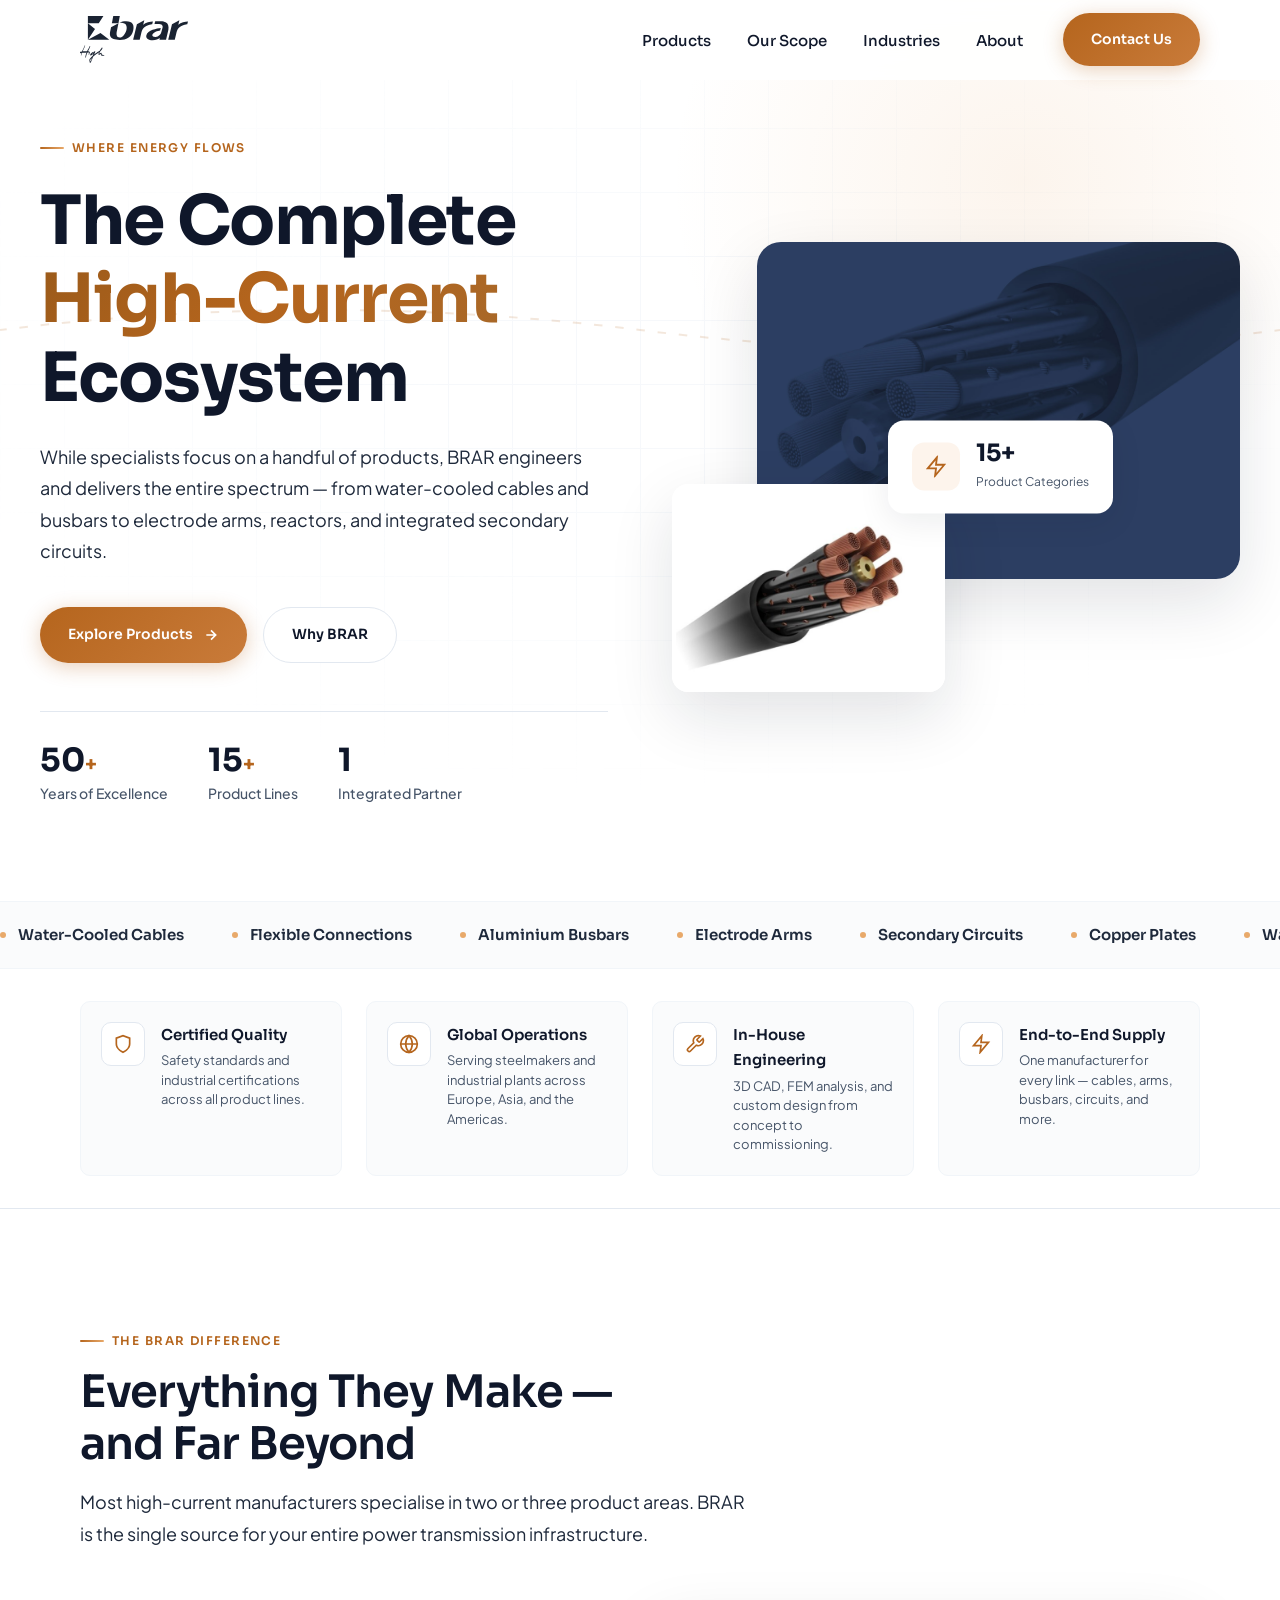
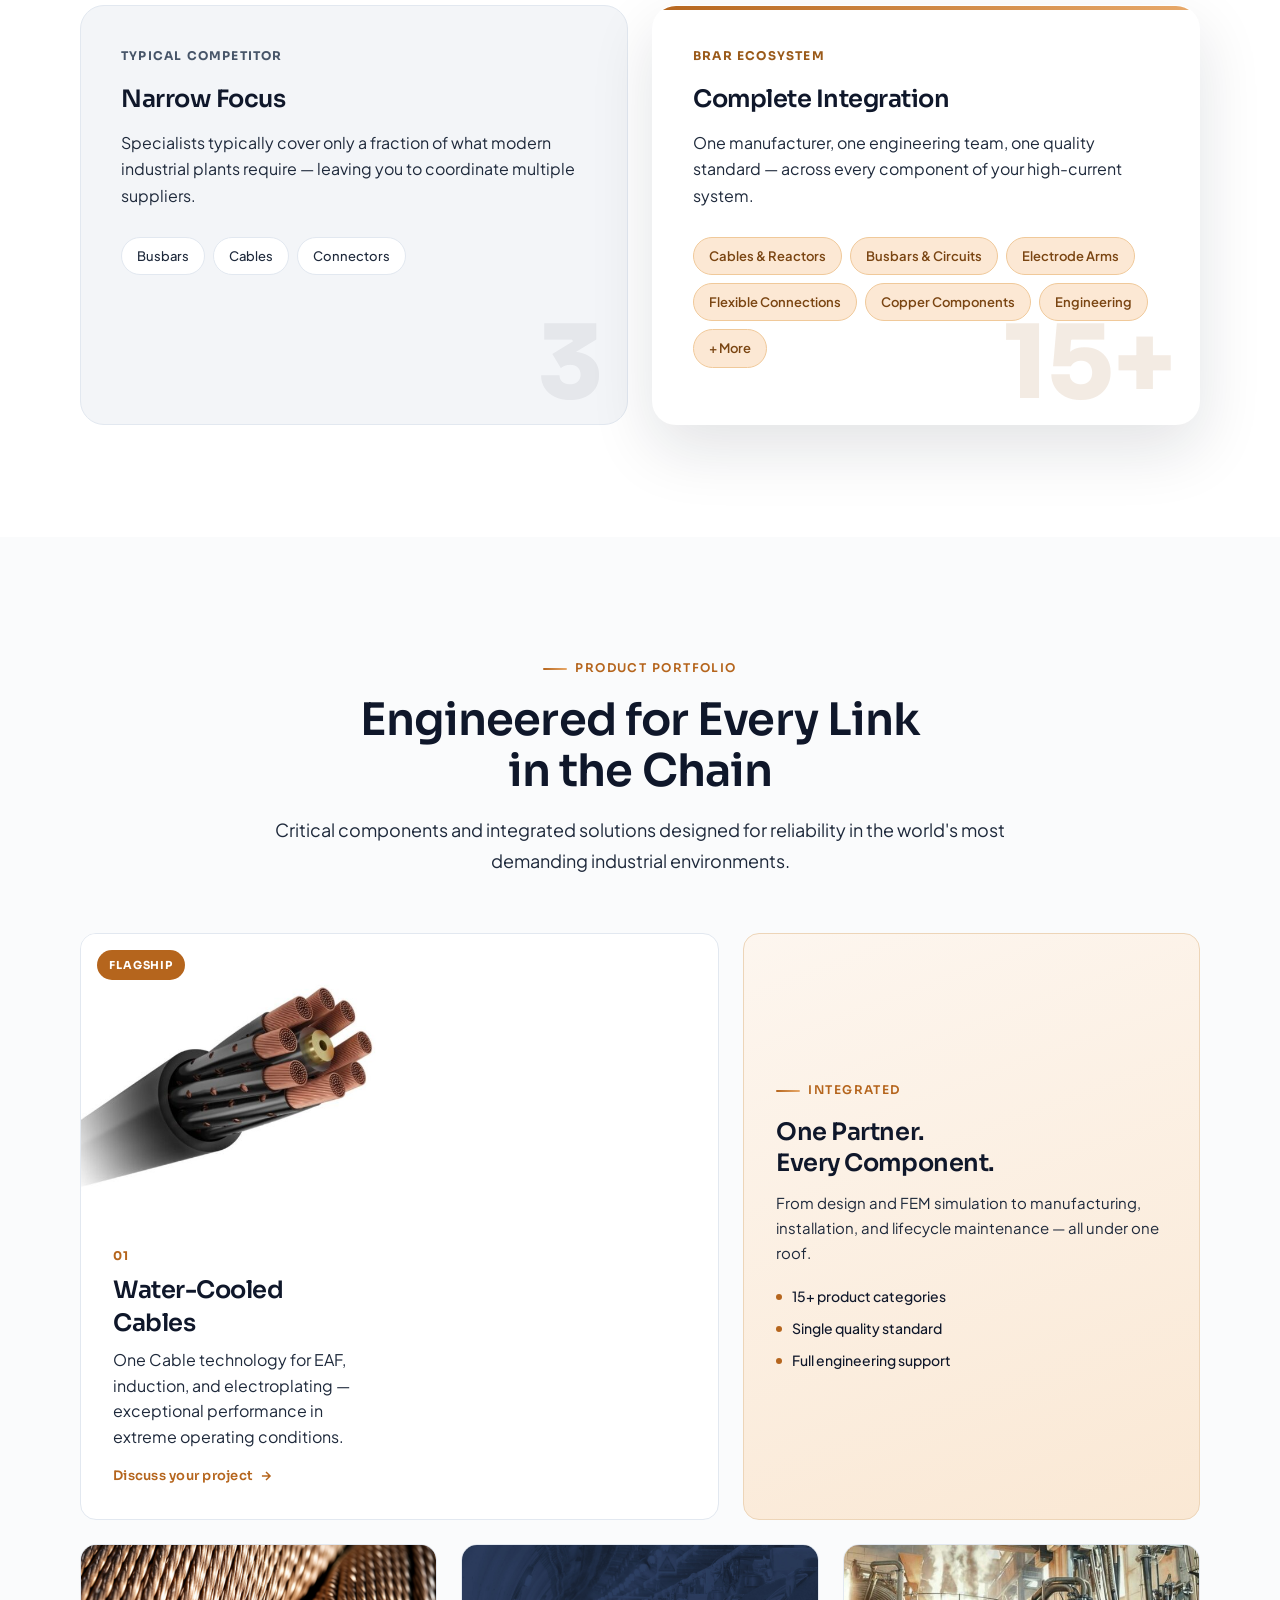
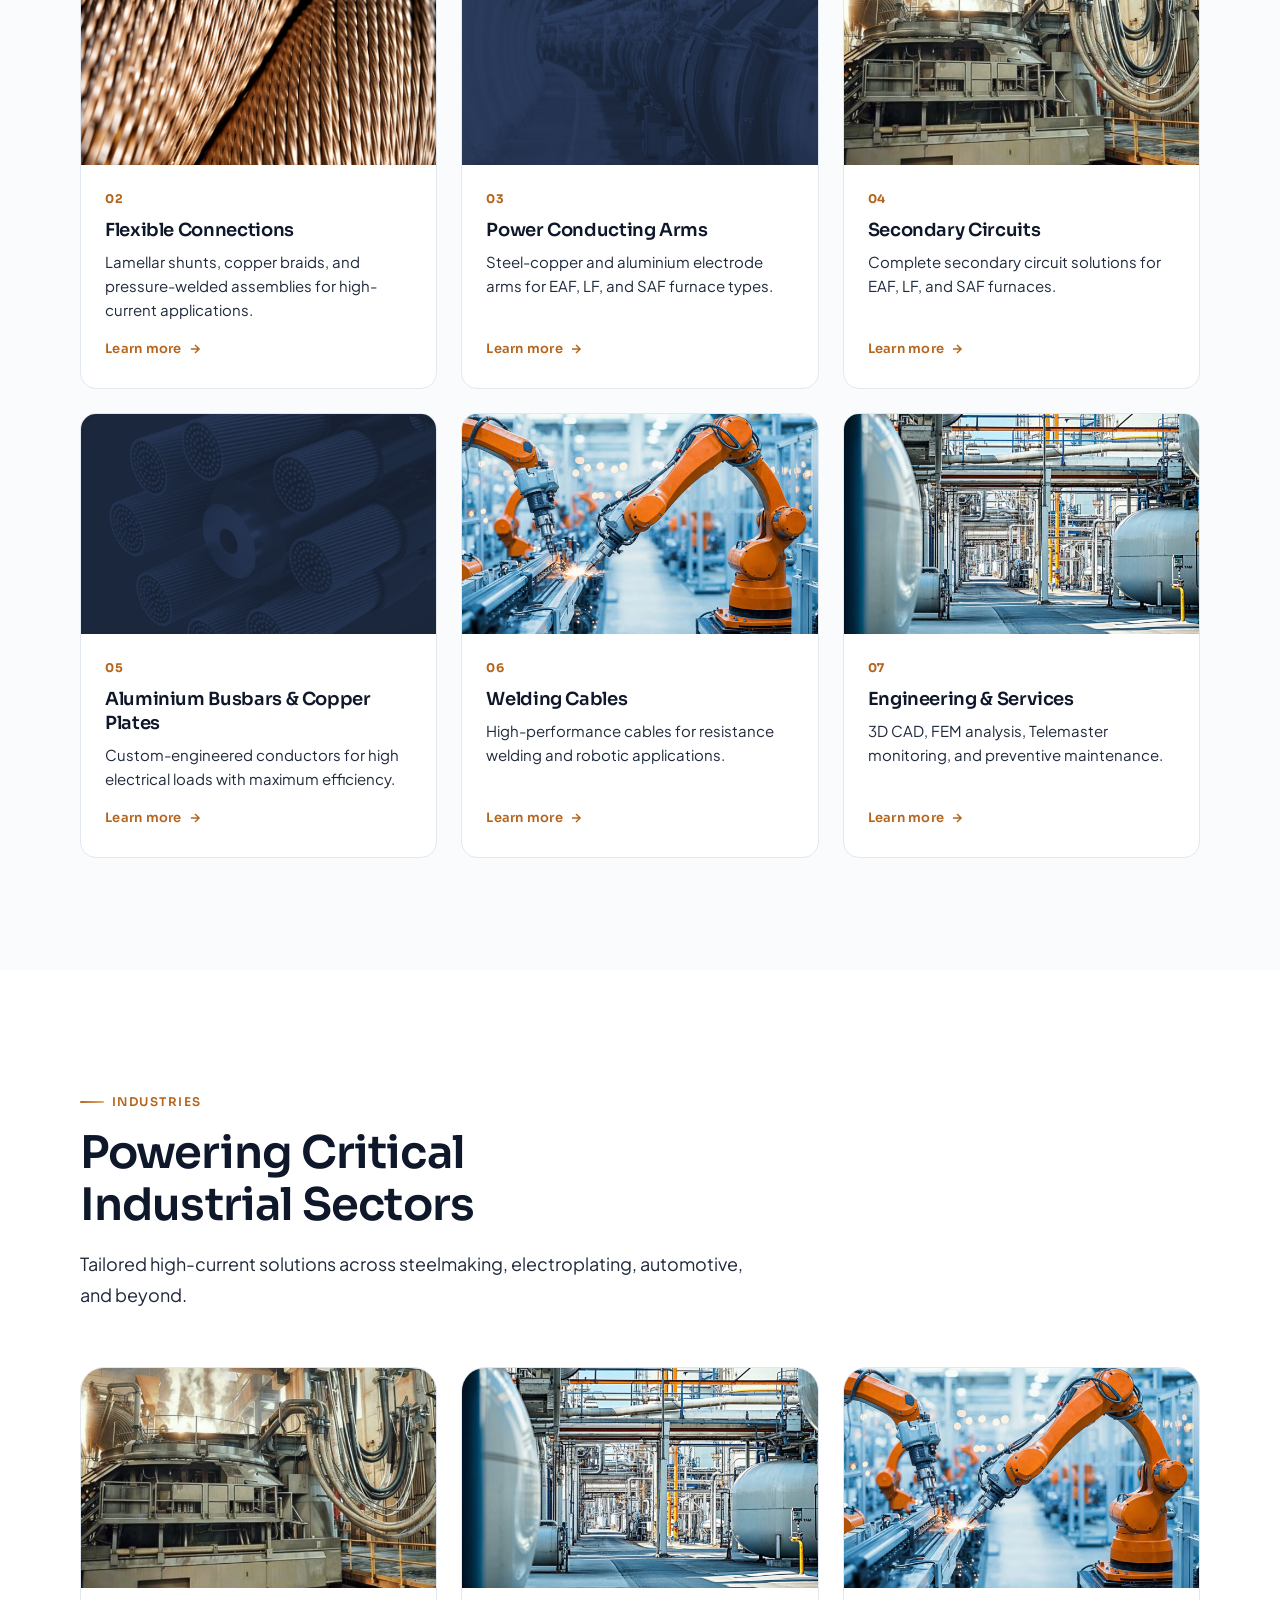
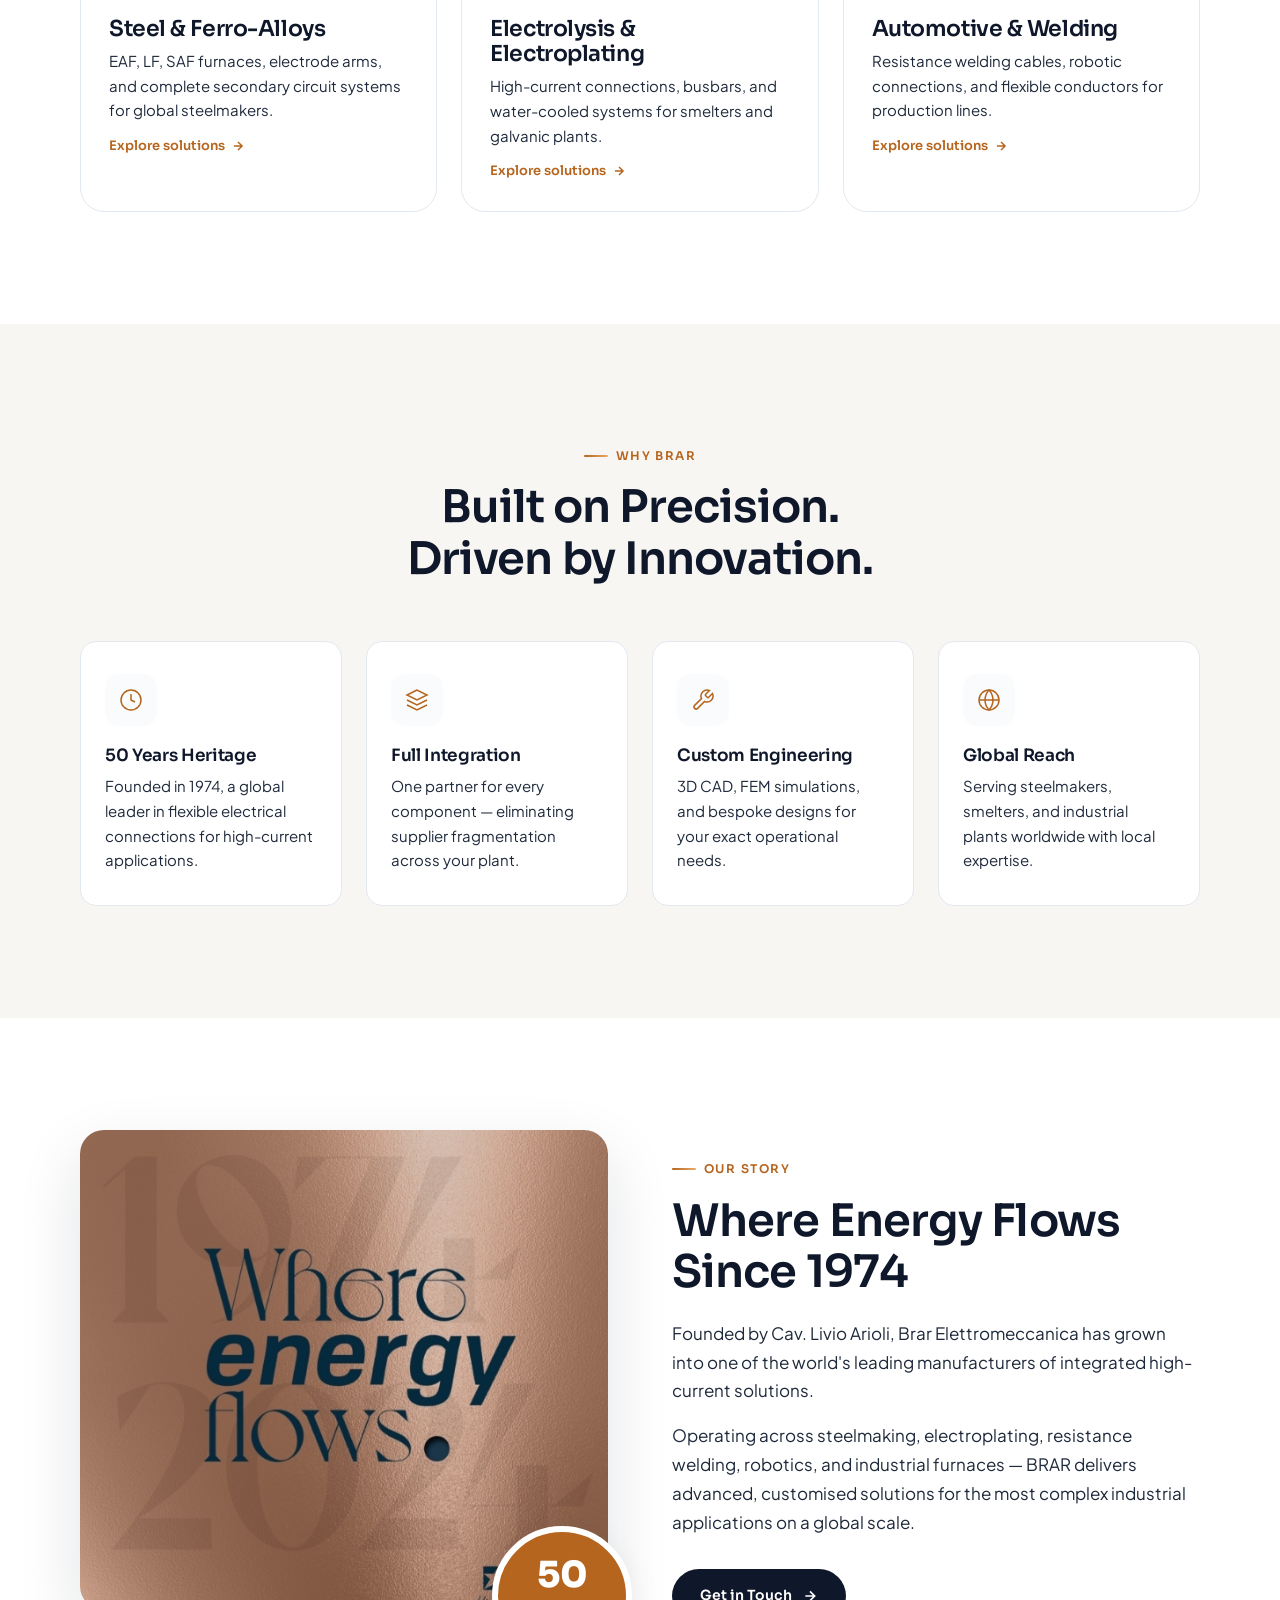
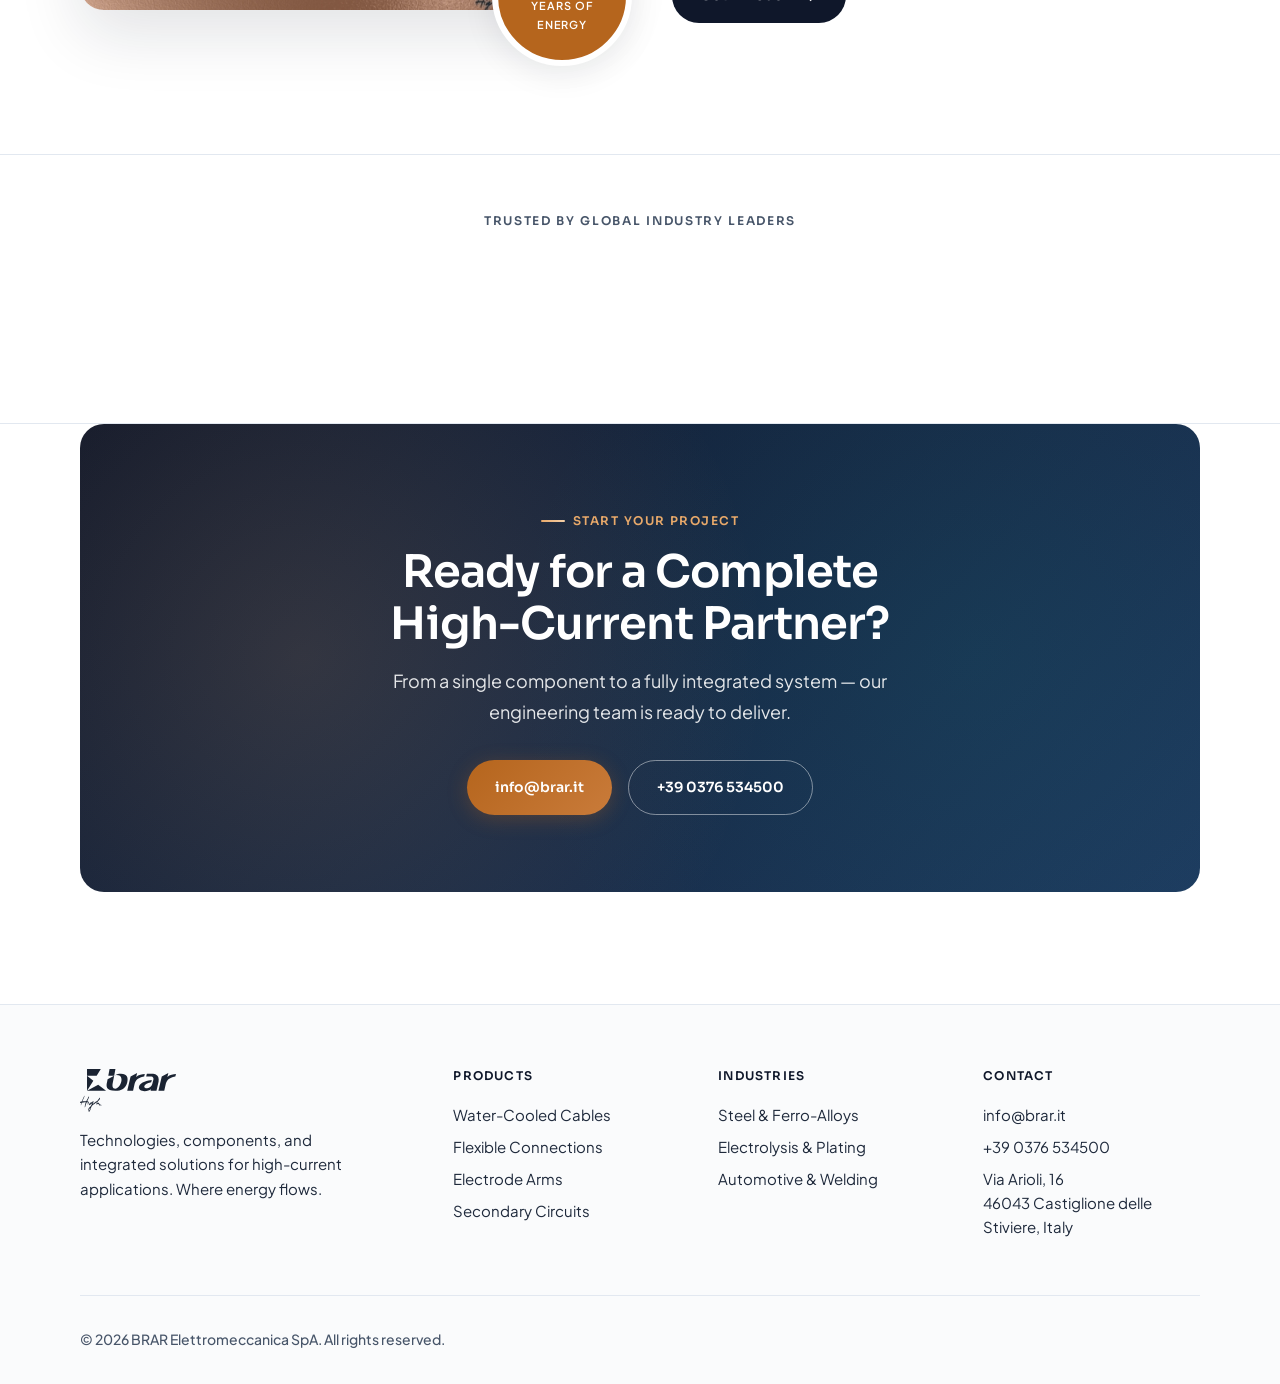
==== index.html @ 529a870b "Add BRAR high-current solutions demo website. Static client demo showcasing BRAR's full product ecos" ====
<!DOCTYPE html>
<html lang="en">
<head>
  <meta charset="UTF-8">
  <meta name="viewport" content="width=device-width, initial-scale=1.0">
  <title>BRAR | Where Energy Flows — Integrated High-Current Solutions</title>
  <meta name="description" content="BRAR Elettromeccanica — The complete high-current ecosystem. One manufacturer for busbars, cables, electrode arms, reactors, flexible connections and more.">
  <meta property="og:title" content="BRAR | Where Energy Flows — Integrated High-Current Solutions">
  <meta property="og:description" content="One manufacturer for every high-current solution — busbars, cables, electrode arms, reactors, and integrated secondary circuits.">
  <meta property="og:type" content="website">
  <meta property="og:image" content="assets/images/where-energy-flows.jpg">
  <meta name="twitter:card" content="summary_large_image">
  <script>document.documentElement.classList.add('js');</script>
  <link rel="preconnect" href="https://fonts.googleapis.com">
  <link rel="preconnect" href="https://fonts.gstatic.com" crossorigin>
  <link href="https://fonts.googleapis.com/css2?family=Plus+Jakarta+Sans:wght@400;500;600;700&family=Sora:wght@400;500;600;700;800&display=swap" rel="stylesheet">
  <link rel="stylesheet" href="css/style.css">
  <link rel="icon" href="assets/logo-dark.svg" type="image/svg+xml">
  <script type="application/ld+json">
  {
    "@context": "https://schema.org",
    "@type": "Organization",
    "name": "BRAR Elettromeccanica SpA",
    "url": "https://www.brar.it",
    "logo": "assets/logo-dark.svg",
    "description": "Integrated high-current solutions for steelmaking, electroplating, and industrial applications.",
    "email": "info@brar.it",
    "telephone": "+39-0376-534500",
    "address": {
      "@type": "PostalAddress",
      "streetAddress": "Via Arioli, 16",
      "addressLocality": "Castiglione delle Stiviere",
      "postalCode": "46043",
      "addressCountry": "IT"
    }
  }
  </script>
</head>
<body>

  <a href="#main" class="skip-link">Skip to main content</a>

  <!-- Header -->
  <header class="site-header" id="header">
    <div class="wrap site-header__inner">
      <a href="#hero" class="site-header__logo" aria-label="BRAR Home">
        <img src="assets/logo-dark.svg" alt="BRAR Elettromeccanica" width="108" height="47">
      </a>
      <nav class="site-header__nav" id="mainNav" aria-label="Main navigation">
        <ul class="site-header__links">
          <li><a href="#products">Products</a></li>
          <li><a href="#scope">Our Scope</a></li>
          <li><a href="#industries">Industries</a></li>
          <li><a href="#about">About</a></li>
        </ul>
        <a href="#contact" class="btn btn--copper">Contact Us</a>
        <button class="menu-btn" id="menuBtn" aria-label="Open menu" aria-expanded="false" aria-controls="navDrawer">
          <span></span><span></span><span></span>
        </button>
      </nav>
    </div>
  </header>

  <div class="nav-overlay" id="navOverlay" aria-hidden="true"></div>
  <nav class="nav-drawer" id="navDrawer" aria-label="Mobile navigation">
    <a href="#products">Products</a>
    <a href="#scope">Our Scope</a>
    <a href="#industries">Industries</a>
    <a href="#about">About</a>
    <a href="#contact" class="btn btn--copper">Contact Us</a>
  </nav>

  <main id="main">

  <!-- Hero -->
  <section class="hero" id="hero">
    <div class="hero__grid-bg" aria-hidden="true"></div>
    <div class="hero__glow" aria-hidden="true"></div>
    <svg class="hero__flow-line" viewBox="0 0 1200 120" preserveAspectRatio="none" aria-hidden="true">
      <path d="M0,60 Q300,20 600,60 T1200,60" fill="none" stroke="#b5651d" stroke-width="2" stroke-dasharray="8 12">
        <animate attributeName="stroke-dashoffset" from="0" to="-40" dur="2s" repeatCount="indefinite"/>
      </path>
    </svg>

    <div class="wrap hero__inner">
      <div class="hero__text reveal">
        <span class="label">Where Energy Flows</span>
        <h1 class="hero__title">
          The Complete<br>
          <span class="highlight">High-Current</span><br>
          Ecosystem
        </h1>
        <p class="hero__desc">While specialists focus on a handful of products, BRAR engineers and delivers the entire spectrum — from water-cooled cables and busbars to electrode arms, reactors, and integrated secondary circuits.</p>
        <div class="hero__actions">
          <a href="#products" class="btn btn--copper">
            Explore Products
            <svg width="16" height="16" viewBox="0 0 24 24" fill="none" stroke="currentColor" stroke-width="2.5" aria-hidden="true"><path d="M5 12h14M12 5l7 7-7 7"/></svg>
          </a>
          <a href="#scope" class="btn btn--ghost">Why BRAR</a>
        </div>
        <div class="hero__metrics">
          <div>
            <div class="metric__val" data-count="50"><span class="metric__count">0</span><span class="metric__suffix">+</span></div>
            <div class="metric__lbl">Years of Excellence</div>
          </div>
          <div>
            <div class="metric__val" data-count="15"><span class="metric__count">0</span><span class="metric__suffix">+</span></div>
            <div class="metric__lbl">Product Lines</div>
          </div>
          <div>
            <div class="metric__val">1</div>
            <div class="metric__lbl">Integrated Partner</div>
          </div>
        </div>
      </div>

      <div class="hero__visual reveal reveal-delay-2">
        <div class="hero__img-main">
          <img src="assets/images/hero-01.jpg" alt="BRAR high-current industrial systems" width="800" height="600" fetchpriority="high">
        </div>
        <div class="hero__img-float">
          <img src="assets/images/one-cable.jpg" alt="BRAR One Cable technology" width="400" height="300" loading="lazy">
        </div>
        <div class="hero__badge">
          <div class="hero__badge-icon">
            <svg width="22" height="22" viewBox="0 0 24 24" fill="none" stroke="currentColor" stroke-width="2"><path d="M13 2L3 14h9l-1 8 10-12h-9l1-8z"/></svg>
          </div>
          <div>
            <strong>15+</strong>
            <span>Product Categories</span>
          </div>
        </div>
      </div>
    </div>
  </section>

  <!-- Product marquee -->
  <div class="marquee-section" role="region" aria-label="Product categories">
    <div class="marquee">
      <div class="marquee__track">
        <span class="marquee__item"><span class="marquee__dot"></span>Water-Cooled Cables</span>
        <span class="marquee__item"><span class="marquee__dot"></span>Flexible Connections</span>
        <span class="marquee__item"><span class="marquee__dot"></span>Aluminium Busbars</span>
        <span class="marquee__item"><span class="marquee__dot"></span>Electrode Arms</span>
        <span class="marquee__item"><span class="marquee__dot"></span>Secondary Circuits</span>
        <span class="marquee__item"><span class="marquee__dot"></span>Copper Plates</span>
        <span class="marquee__item"><span class="marquee__dot"></span>Water-Cooled Reactors</span>
        <span class="marquee__item"><span class="marquee__dot"></span>Welding Cables</span>
        <span class="marquee__item"><span class="marquee__dot"></span>SAF Furnace Cables</span>
        <span class="marquee__item"><span class="marquee__dot"></span>Engineering &amp; Services</span>
      </div>
      <div class="marquee__track" aria-hidden="true">
        <span class="marquee__item"><span class="marquee__dot"></span>Water-Cooled Cables</span>
        <span class="marquee__item"><span class="marquee__dot"></span>Flexible Connections</span>
        <span class="marquee__item"><span class="marquee__dot"></span>Aluminium Busbars</span>
        <span class="marquee__item"><span class="marquee__dot"></span>Electrode Arms</span>
        <span class="marquee__item"><span class="marquee__dot"></span>Secondary Circuits</span>
        <span class="marquee__item"><span class="marquee__dot"></span>Copper Plates</span>
        <span class="marquee__item"><span class="marquee__dot"></span>Water-Cooled Reactors</span>
        <span class="marquee__item"><span class="marquee__dot"></span>Welding Cables</span>
        <span class="marquee__item"><span class="marquee__dot"></span>SAF Furnace Cables</span>
        <span class="marquee__item"><span class="marquee__dot"></span>Engineering &amp; Services</span>
      </div>
    </div>
  </div>

  <!-- Trust Strip -->
  <section class="trust-strip" aria-label="Key capabilities">
    <div class="wrap">
      <div class="trust-strip__grid">
        <div class="trust-item reveal">
          <div class="trust-item__icon">
            <svg width="20" height="20" viewBox="0 0 24 24" fill="none" stroke="currentColor" stroke-width="2"><path d="M12 22s8-4 8-10V5l-8-3-8 3v7c0 6 8 10 8 10z"/></svg>
          </div>
          <div>
            <strong>Certified Quality</strong>
            <p>Safety standards and industrial certifications across all product lines.</p>
          </div>
        </div>
        <div class="trust-item reveal reveal-delay-1">
          <div class="trust-item__icon">
            <svg width="20" height="20" viewBox="0 0 24 24" fill="none" stroke="currentColor" stroke-width="2"><circle cx="12" cy="12" r="10"/><path d="M2 12h20M12 2a15.3 15.3 0 014 10 15.3 15.3 0 01-4 10 15.3 15.3 0 01-4-10 15.3 15.3 0 014-10z"/></svg>
          </div>
          <div>
            <strong>Global Operations</strong>
            <p>Serving steelmakers and industrial plants across Europe, Asia, and the Americas.</p>
          </div>
        </div>
        <div class="trust-item reveal reveal-delay-2">
          <div class="trust-item__icon">
            <svg width="20" height="20" viewBox="0 0 24 24" fill="none" stroke="currentColor" stroke-width="2"><path d="M14.7 6.3a1 1 0 000 1.4l1.6 1.6a1 1 0 001.4 0l3.77-3.77a6 6 0 01-7.94 7.94l-6.91 6.91a2.12 2.12 0 01-3-3l6.91-6.91a6 6 0 017.94-7.94l-3.76 3.76z"/></svg>
          </div>
          <div>
            <strong>In-House Engineering</strong>
            <p>3D CAD, FEM analysis, and custom design from concept to commissioning.</p>
          </div>
        </div>
        <div class="trust-item reveal reveal-delay-3">
          <div class="trust-item__icon">
            <svg width="20" height="20" viewBox="0 0 24 24" fill="none" stroke="currentColor" stroke-width="2"><path d="M13 2L3 14h9l-1 8 10-12h-9l1-8z"/></svg>
          </div>
          <div>
            <strong>End-to-End Supply</strong>
            <p>One manufacturer for every link — cables, arms, busbars, circuits, and more.</p>
          </div>
        </div>
      </div>
    </div>
  </section>

  <!-- Scope Comparison -->
  <section class="section" id="scope">
    <div class="wrap">
      <div class="section-head reveal">
        <span class="label">The BRAR Difference</span>
        <h2>Everything They Make —<br>and Far Beyond</h2>
        <p class="lead">Most high-current manufacturers specialise in two or three product areas. BRAR is the single source for your entire power transmission infrastructure.</p>
      </div>

      <div class="scope">
        <article class="scope-card scope-card--dim reveal reveal-delay-1">
          <div class="scope-card__tag">Typical Competitor</div>
          <h3>Narrow Focus</h3>
          <p>Specialists typically cover only a fraction of what modern industrial plants require — leaving you to coordinate multiple suppliers.</p>
          <div class="scope-pills">
            <span class="scope-pill">Busbars</span>
            <span class="scope-pill">Cables</span>
            <span class="scope-pill">Connectors</span>
          </div>
          <div class="scope-card__count">3</div>
        </article>

        <article class="scope-card scope-card--featured reveal reveal-delay-2">
          <div class="scope-card__tag">BRAR Ecosystem</div>
          <h3>Complete Integration</h3>
          <p>One manufacturer, one engineering team, one quality standard — across every component of your high-current system.</p>
          <div class="scope-pills">
            <span class="scope-pill">Cables &amp; Reactors</span>
            <span class="scope-pill">Busbars &amp; Circuits</span>
            <span class="scope-pill">Electrode Arms</span>
            <span class="scope-pill">Flexible Connections</span>
            <span class="scope-pill">Copper Components</span>
            <span class="scope-pill">Engineering</span>
            <span class="scope-pill">+ More</span>
          </div>
          <div class="scope-card__count">15+</div>
        </article>
      </div>
    </div>
  </section>

  <!-- Product Portfolio -->
  <section class="section section--bg" id="products">
    <div class="wrap">
      <div class="section-head section-head--center section-head--wide reveal">
        <span class="label">Product Portfolio</span>
        <h2>Engineered for Every Link<br>in the Chain</h2>
        <p class="lead">Critical components and integrated solutions designed for reliability in the world's most demanding industrial environments.</p>
      </div>

      <div class="products">
        <!-- Featured row: hero product + value prop -->
        <div class="products__featured">
          <article class="product-card product-card--hero reveal">
            <div class="product-card__media">
              <img src="assets/images/one-cable.jpg" alt="Water-cooled cables" width="600" height="400" loading="lazy">
              <span class="product-card__badge">Flagship</span>
            </div>
            <div class="product-card__body">
              <span class="product-card__num">01</span>
              <h3>Water-Cooled Cables</h3>
              <p>One Cable technology for EAF, induction, and electroplating — exceptional performance in extreme operating conditions.</p>
              <a href="#contact" class="product-card__link">Discuss your project <svg width="14" height="14" viewBox="0 0 24 24" fill="none" stroke="currentColor" stroke-width="2.5" aria-hidden="true"><path d="M5 12h14M12 5l7 7-7 7"/></svg></a>
            </div>
          </article>

          <article class="product-card product-card--value reveal reveal-delay-1">
            <div class="product-card__value-inner">
              <span class="label">Integrated</span>
              <h3>One Partner.<br>Every Component.</h3>
              <p>From design and FEM simulation to manufacturing, installation, and lifecycle maintenance — all under one roof.</p>
              <ul class="product-card__list">
                <li>15+ product categories</li>
                <li>Single quality standard</li>
                <li>Full engineering support</li>
              </ul>
            </div>
          </article>
        </div>

        <!-- Uniform 3-column grid -->
        <div class="products__grid">
          <article class="product-card reveal">
            <div class="product-card__media">
              <img src="assets/images/copper-bg.jpg" alt="Flexible connections" width="600" height="400" loading="lazy">
            </div>
            <div class="product-card__body">
              <span class="product-card__num">02</span>
              <h3>Flexible Connections</h3>
              <p>Lamellar shunts, copper braids, and pressure-welded assemblies for high-current applications.</p>
              <a href="#contact" class="product-card__link">Learn more <svg width="14" height="14" viewBox="0 0 24 24" fill="none" stroke="currentColor" stroke-width="2.5" aria-hidden="true"><path d="M5 12h14M12 5l7 7-7 7"/></svg></a>
            </div>
          </article>

          <article class="product-card reveal reveal-delay-1">
            <div class="product-card__media">
              <img src="assets/images/hero-02.jpg" alt="Power conducting arms" width="600" height="400" loading="lazy">
            </div>
            <div class="product-card__body">
              <span class="product-card__num">03</span>
              <h3>Power Conducting Arms</h3>
              <p>Steel-copper and aluminium electrode arms for EAF, LF, and SAF furnace types.</p>
              <a href="#contact" class="product-card__link">Learn more <svg width="14" height="14" viewBox="0 0 24 24" fill="none" stroke="currentColor" stroke-width="2.5" aria-hidden="true"><path d="M5 12h14M12 5l7 7-7 7"/></svg></a>
            </div>
          </article>

          <article class="product-card reveal reveal-delay-2">
            <div class="product-card__media">
              <img src="assets/images/steel.jpg" alt="Secondary circuits" width="600" height="400" loading="lazy">
            </div>
            <div class="product-card__body">
              <span class="product-card__num">04</span>
              <h3>Secondary Circuits</h3>
              <p>Complete secondary circuit solutions for EAF, LF, and SAF furnaces.</p>
              <a href="#contact" class="product-card__link">Learn more <svg width="14" height="14" viewBox="0 0 24 24" fill="none" stroke="currentColor" stroke-width="2.5" aria-hidden="true"><path d="M5 12h14M12 5l7 7-7 7"/></svg></a>
            </div>
          </article>

          <article class="product-card reveal">
            <div class="product-card__media">
              <img src="assets/images/industrial.jpg" alt="Aluminium busbars" width="600" height="400" loading="lazy">
            </div>
            <div class="product-card__body">
              <span class="product-card__num">05</span>
              <h3>Aluminium Busbars &amp; Copper Plates</h3>
              <p>Custom-engineered conductors for high electrical loads with maximum efficiency.</p>
              <a href="#contact" class="product-card__link">Learn more <svg width="14" height="14" viewBox="0 0 24 24" fill="none" stroke="currentColor" stroke-width="2.5" aria-hidden="true"><path d="M5 12h14M12 5l7 7-7 7"/></svg></a>
            </div>
          </article>

          <article class="product-card reveal reveal-delay-1">
            <div class="product-card__media">
              <img src="assets/images/welding.jpg" alt="Welding cables" width="600" height="400" loading="lazy">
            </div>
            <div class="product-card__body">
              <span class="product-card__num">06</span>
              <h3>Welding Cables</h3>
              <p>High-performance cables for resistance welding and robotic applications.</p>
              <a href="#contact" class="product-card__link">Learn more <svg width="14" height="14" viewBox="0 0 24 24" fill="none" stroke="currentColor" stroke-width="2.5" aria-hidden="true"><path d="M5 12h14M12 5l7 7-7 7"/></svg></a>
            </div>
          </article>

          <article class="product-card reveal reveal-delay-2">
            <div class="product-card__media">
              <img src="assets/images/electrolysis.jpg" alt="Engineering services" width="600" height="400" loading="lazy">
            </div>
            <div class="product-card__body">
              <span class="product-card__num">07</span>
              <h3>Engineering &amp; Services</h3>
              <p>3D CAD, FEM analysis, Telemaster monitoring, and preventive maintenance.</p>
              <a href="#contact" class="product-card__link">Learn more <svg width="14" height="14" viewBox="0 0 24 24" fill="none" stroke="currentColor" stroke-width="2.5" aria-hidden="true"><path d="M5 12h14M12 5l7 7-7 7"/></svg></a>
            </div>
          </article>
        </div>
      </div>
    </div>
  </section>

  <!-- Industries -->
  <section class="section" id="industries">
    <div class="wrap">
      <div class="section-head reveal">
        <span class="label">Industries</span>
        <h2>Powering Critical<br>Industrial Sectors</h2>
        <p class="lead">Tailored high-current solutions across steelmaking, electroplating, automotive, and beyond.</p>
      </div>

      <div class="industries">
        <article class="ind-card reveal reveal-delay-1">
          <div class="ind-card__img"><img src="assets/images/steel.jpg" alt="Steel and ferro-alloys" width="600" height="400" loading="lazy"></div>
          <div class="ind-card__body">
            <h3>Steel &amp; Ferro-Alloys</h3>
            <p>EAF, LF, SAF furnaces, electrode arms, and complete secondary circuit systems for global steelmakers.</p>
            <a href="#contact" class="ind-card__link">Explore solutions <svg width="14" height="14" viewBox="0 0 24 24" fill="none" stroke="currentColor" stroke-width="2.5" aria-hidden="true"><path d="M5 12h14M12 5l7 7-7 7"/></svg></a>
          </div>
        </article>

        <article class="ind-card reveal reveal-delay-2">
          <div class="ind-card__img"><img src="assets/images/electrolysis.jpg" alt="Electrolysis and electroplating" width="600" height="400" loading="lazy"></div>
          <div class="ind-card__body">
            <h3>Electrolysis &amp; Electroplating</h3>
            <p>High-current connections, busbars, and water-cooled systems for smelters and galvanic plants.</p>
            <a href="#contact" class="ind-card__link">Explore solutions <svg width="14" height="14" viewBox="0 0 24 24" fill="none" stroke="currentColor" stroke-width="2.5" aria-hidden="true"><path d="M5 12h14M12 5l7 7-7 7"/></svg></a>
          </div>
        </article>

        <article class="ind-card reveal reveal-delay-3">
          <div class="ind-card__img"><img src="assets/images/welding.jpg" alt="Automotive and welding" width="600" height="400" loading="lazy"></div>
          <div class="ind-card__body">
            <h3>Automotive &amp; Welding</h3>
            <p>Resistance welding cables, robotic connections, and flexible conductors for production lines.</p>
            <a href="#contact" class="ind-card__link">Explore solutions <svg width="14" height="14" viewBox="0 0 24 24" fill="none" stroke="currentColor" stroke-width="2.5" aria-hidden="true"><path d="M5 12h14M12 5l7 7-7 7"/></svg></a>
          </div>
        </article>
      </div>
    </div>
  </section>

  <!-- Pillars -->
  <section class="section section--warm">
    <div class="wrap">
      <div class="section-head section-head--center reveal">
        <span class="label">Why BRAR</span>
        <h2>Built on Precision.<br>Driven by Innovation.</h2>
      </div>

      <div class="pillars">
        <div class="pillar reveal reveal-delay-1">
          <div class="pillar__icon">
            <svg width="24" height="24" viewBox="0 0 24 24" fill="none" stroke="currentColor" stroke-width="1.5"><circle cx="12" cy="12" r="10"/><path d="M12 6v6l4 2"/></svg>
          </div>
          <h3>50 Years Heritage</h3>
          <p>Founded in 1974, a global leader in flexible electrical connections for high-current applications.</p>
        </div>
        <div class="pillar reveal reveal-delay-2">
          <div class="pillar__icon">
            <svg width="24" height="24" viewBox="0 0 24 24" fill="none" stroke="currentColor" stroke-width="1.5"><path d="M12 2L2 7l10 5 10-5-10-5zM2 17l10 5 10-5M2 12l10 5 10-5"/></svg>
          </div>
          <h3>Full Integration</h3>
          <p>One partner for every component — eliminating supplier fragmentation across your plant.</p>
        </div>
        <div class="pillar reveal reveal-delay-3">
          <div class="pillar__icon">
            <svg width="24" height="24" viewBox="0 0 24 24" fill="none" stroke="currentColor" stroke-width="1.5"><path d="M14.7 6.3a1 1 0 000 1.4l1.6 1.6a1 1 0 001.4 0l3.77-3.77a6 6 0 01-7.94 7.94l-6.91 6.91a2.12 2.12 0 01-3-3l6.91-6.91a6 6 0 017.94-7.94l-3.76 3.76z"/></svg>
          </div>
          <h3>Custom Engineering</h3>
          <p>3D CAD, FEM simulations, and bespoke designs for your exact operational needs.</p>
        </div>
        <div class="pillar reveal reveal-delay-4">
          <div class="pillar__icon">
            <svg width="24" height="24" viewBox="0 0 24 24" fill="none" stroke="currentColor" stroke-width="1.5"><circle cx="12" cy="12" r="10"/><path d="M2 12h20M12 2a15.3 15.3 0 014 10 15.3 15.3 0 01-4 10 15.3 15.3 0 01-4-10 15.3 15.3 0 014-10z"/></svg>
          </div>
          <h3>Global Reach</h3>
          <p>Serving steelmakers, smelters, and industrial plants worldwide with local expertise.</p>
        </div>
      </div>
    </div>
  </section>

  <!-- About -->
  <section class="section" id="about">
    <div class="wrap">
      <div class="story">
        <div class="story__media reveal">
          <div class="story__img">
            <img src="assets/images/where-energy-flows.jpg" alt="BRAR integrated solutions" width="800" height="600" loading="lazy">
          </div>
          <div class="story__stamp">
            <strong>50</strong>
            <span>Years of<br>Energy</span>
          </div>
        </div>
        <div class="story__content reveal reveal-delay-2">
          <span class="label">Our Story</span>
          <h2>Where Energy Flows Since 1974</h2>
          <p>Founded by Cav. Livio Arioli, Brar Elettromeccanica has grown into one of the world's leading manufacturers of integrated high-current solutions.</p>
          <p>Operating across steelmaking, electroplating, resistance welding, robotics, and industrial furnaces — BRAR delivers advanced, customised solutions for the most complex industrial applications on a global scale.</p>
          <a href="#contact" class="btn btn--dark">
            Get in Touch
            <svg width="16" height="16" viewBox="0 0 24 24" fill="none" stroke="currentColor" stroke-width="2.5"><path d="M5 12h14M12 5l7 7-7 7"/></svg>
          </a>
        </div>
      </div>
    </div>
  </section>

  <!-- Partners -->
  <section class="partners">
    <div class="wrap">
      <p class="partners__label">Trusted by Global Industry Leaders</p>
      <div class="partners__row">
        <img src="assets/images/partners/tenova.png" alt="Tenova" class="partners__logo" width="100" height="36" loading="lazy">
        <img src="assets/images/partners/danieli.png" alt="Danieli" class="partners__logo" width="100" height="36" loading="lazy">
        <img src="assets/images/partners/thyssenkrupp.png" alt="thyssenkrupp" class="partners__logo" width="100" height="36" loading="lazy">
        <img src="assets/images/partners/sms-group.png" alt="SMS group" class="partners__logo" width="100" height="36" loading="lazy">
        <img src="assets/images/partners/metso.png" alt="Metso" class="partners__logo" width="100" height="36" loading="lazy">
        <img src="assets/images/partners/sumitomo.png" alt="Sumitomo" class="partners__logo" width="100" height="36" loading="lazy">
        <img src="assets/images/partners/jindal.png" alt="Jindal" class="partners__logo" width="100" height="36" loading="lazy">
        <img src="assets/images/partners/mittal.png" alt="AM/NS India" class="partners__logo" width="100" height="36" loading="lazy">
      </div>
    </div>
  </section>

  <!-- CTA -->
  <section class="cta-section" id="contact">
    <div class="wrap">
      <div class="cta-block">
        <div class="cta-block__pattern" aria-hidden="true"></div>
        <div class="cta-block__inner reveal">
          <span class="label label--on-dark">Start Your Project</span>
          <h2>Ready for a Complete<br>High-Current Partner?</h2>
          <p>From a single component to a fully integrated system — our engineering team is ready to deliver.</p>
          <div class="cta-block__actions">
            <a href="mailto:info@brar.it" class="btn btn--copper">info@brar.it</a>
            <a href="tel:+390376534500" class="btn btn--light-outline">+39 0376 534500</a>
          </div>
        </div>
      </div>
    </div>
  </section>

  </main>

  <!-- Footer -->
  <footer class="site-footer">
    <div class="wrap">
      <div class="footer-grid">
        <div class="footer-brand">
          <img src="assets/logo-dark.svg" alt="BRAR" width="96">
          <p>Technologies, components, and integrated solutions for high-current applications. Where energy flows.</p>
        </div>
        <div class="footer-col">
          <h4>Products</h4>
          <ul>
            <li><a href="#products">Water-Cooled Cables</a></li>
            <li><a href="#products">Flexible Connections</a></li>
            <li><a href="#products">Electrode Arms</a></li>
            <li><a href="#products">Secondary Circuits</a></li>
          </ul>
        </div>
        <div class="footer-col">
          <h4>Industries</h4>
          <ul>
            <li><a href="#industries">Steel &amp; Ferro-Alloys</a></li>
            <li><a href="#industries">Electrolysis &amp; Plating</a></li>
            <li><a href="#industries">Automotive &amp; Welding</a></li>
          </ul>
        </div>
        <div class="footer-col">
          <h4>Contact</h4>
          <ul>
            <li><a href="mailto:info@brar.it">info@brar.it</a></li>
            <li><a href="tel:+390376534500">+39 0376 534500</a></li>
            <li>Via Arioli, 16<br>46043 Castiglione delle Stiviere, Italy</li>
          </ul>
        </div>
      </div>
      <div class="footer-bottom">
        <span>&copy; 2026 BRAR Elettromeccanica SpA. All rights reserved.</span>
      </div>
    </div>
  </footer>

  <script src="js/main.js"></script>

  <button class="back-top" id="backTop" aria-label="Back to top">
    <svg width="18" height="18" viewBox="0 0 24 24" fill="none" stroke="currentColor" stroke-width="2.5"><path d="M18 15l-6-6-6 6"/></svg>
  </button>
</body>
</html>
---- css/style.css ----
/* ============================================================
   BRAR — Original Demo Design
   White theme · Industrial precision · Unique layout
   ============================================================ */

:root {
  --white: #ffffff;
  --bg: #fafbfc;
  --bg-soft: #f3f5f8;
  --bg-warm: #f8f6f3;
  --ink: #0f172a;
  --ink-soft: #1e293b;
  --ink-muted: #475569;
  --ink-light: #64748b;
  --line: #e2e8f0;
  --line-light: #f1f5f9;
  --copper: #b5651d;
  --copper-mid: #c97b3a;
  --copper-light: #e8a96a;
  --copper-pale: #fdf4ec;
  --steel: #1e3a5f;
  --steel-light: #2c5282;
  --accent: #0d9488;
  --shadow-sm: 0 2px 8px rgba(15, 23, 42, 0.04);
  --shadow: 0 8px 32px rgba(15, 23, 42, 0.08);
  --shadow-lg: 0 24px 64px rgba(15, 23, 42, 0.12);
  --radius: 16px;
  --radius-sm: 10px;
  --radius-lg: 24px;
  --ease: cubic-bezier(0.22, 1, 0.36, 1);
  --font-display: 'Sora', system-ui, sans-serif;
  --font-body: 'Plus Jakarta Sans', system-ui, sans-serif;
  --header-h: 80px;
  --max: 1200px;
  --max-wide: 1320px;
}

*, *::before, *::after { box-sizing: border-box; margin: 0; padding: 0; }

html {
  scroll-behavior: smooth;
  scroll-padding-top: var(--header-h);
  font-size: 16px;
}

/* Content visible by default; animations only when JS is active */
html.js .reveal {
  opacity: 0;
  transform: translateY(32px);
}

html.js .reveal.is-visible {
  opacity: 1;
  transform: translateY(0);
}

@media (prefers-reduced-motion: reduce) {
  html {
    scroll-behavior: auto;
  }

  html.js .reveal {
    opacity: 1;
    transform: none;
    transition: none;
  }

  .marquee {
    animation: none;
  }

  .hero__img-main,
  .hero__img-float,
  .hero__badge {
    animation: none !important;
  }

  .hero__flow-line animate {
    display: none;
  }

  *,
  *::before,
  *::after {
    animation-duration: 0.01ms !important;
    animation-iteration-count: 1 !important;
    transition-duration: 0.01ms !important;
  }
}

body {
  font-family: var(--font-body);
  font-size: 1.0625rem;
  line-height: 1.7;
  color: var(--ink-soft);
  background: var(--white);
  -webkit-font-smoothing: antialiased;
  overflow-x: hidden;
}

img { max-width: 100%; height: auto; display: block; }
a { color: inherit; text-decoration: none; }
ul { list-style: none; }

.wrap {
  width: 100%;
  max-width: var(--max);
  margin: 0 auto;
  padding: 0 clamp(1.25rem, 4vw, 2.5rem);
}

.wrap--wide {
  max-width: var(--max-wide);
}

/* ---- Typography ---- */
h1, h2, h3, h4 {
  font-family: var(--font-display);
  font-weight: 600;
  line-height: 1.15;
  color: var(--ink);
  letter-spacing: -0.02em;
}

h1 { font-size: clamp(2.5rem, 5.5vw, 4.25rem); font-weight: 700; }
h2 { font-size: clamp(2rem, 3.5vw, 3rem); }
h3 { font-size: clamp(1.125rem, 2vw, 1.375rem); }

.label {
  display: inline-flex;
  align-items: center;
  gap: 0.5rem;
  font-family: var(--font-display);
  font-size: 0.75rem;
  font-weight: 600;
  letter-spacing: 0.12em;
  text-transform: uppercase;
  color: var(--copper);
}

.label::before {
  content: '';
  width: 24px;
  height: 2px;
  background: linear-gradient(90deg, var(--copper), var(--copper-light));
  border-radius: 2px;
}

.lead {
  font-size: 1.125rem;
  line-height: 1.75;
  color: var(--ink-soft);
  max-width: 58ch;
}

.section-head--center .lead {
  margin-left: auto;
  margin-right: auto;
}

.label--on-dark {
  color: var(--copper-light);
}

.label--on-dark::before {
  background: linear-gradient(90deg, var(--copper-light), #f5d0a8);
}

/* ---- Buttons ---- */
.btn {
  display: inline-flex;
  align-items: center;
  gap: 0.625rem;
  font-family: var(--font-display);
  font-size: 0.875rem;
  font-weight: 600;
  padding: 0.9375rem 1.75rem;
  border-radius: 100px;
  border: none;
  cursor: pointer;
  transition: all 0.4s var(--ease);
}

.btn svg { transition: transform 0.4s var(--ease); }
.btn:hover svg { transform: translateX(4px); }

.btn--copper {
  background: linear-gradient(135deg, var(--copper) 0%, var(--copper-mid) 100%);
  color: var(--white);
  box-shadow: 0 4px 20px rgba(181, 101, 29, 0.3);
}

.btn--copper:hover {
  transform: translateY(-2px);
  box-shadow: 0 8px 28px rgba(181, 101, 29, 0.4);
}

.btn--ghost {
  background: var(--white);
  color: var(--ink);
  border: 1.5px solid var(--line);
}

.btn--ghost:hover {
  border-color: var(--copper-mid);
  color: var(--copper);
  transform: translateY(-2px);
  box-shadow: var(--shadow-sm);
}

.btn--dark {
  background: var(--ink);
  color: var(--white);
}

.btn--dark:hover {
  background: var(--steel);
  transform: translateY(-2px);
}

.btn--light-outline {
  background: transparent;
  color: var(--white);
  border: 1.5px solid rgba(255, 255, 255, 0.45);
}

.btn--light-outline:hover {
  background: var(--white);
  color: var(--ink);
  border-color: var(--white);
  transform: translateY(-2px);
}

/* ---- Header ---- */
.site-header {
  position: fixed;
  top: 0;
  left: 0;
  right: 0;
  z-index: 1000;
  height: var(--header-h);
  background: rgba(255, 255, 255, 0.9);
  backdrop-filter: blur(12px);
  border-bottom: 1px solid transparent;
  transition: all 0.5s var(--ease);
}

.site-header.is-scrolled {
  height: 68px;
  background: rgba(255, 255, 255, 0.92);
  backdrop-filter: blur(20px);
  border-bottom: 1px solid var(--line-light);
  box-shadow: var(--shadow-sm);
}

.site-header__inner {
  display: flex;
  align-items: center;
  justify-content: space-between;
  height: 100%;
}

.site-header__logo { width: 108px; }
.site-header__logo img { width: 100%; }

.site-header__nav {
  display: flex;
  align-items: center;
  gap: 2.5rem;
}

.site-header__links {
  display: flex;
  gap: 2.25rem;
}

.site-header__links a {
  font-family: var(--font-display);
  font-size: 0.9375rem;
  font-weight: 500;
  color: var(--ink);
  position: relative;
  padding: 0.25rem 0;
}

.site-header__links a::after {
  content: '';
  position: absolute;
  bottom: 0;
  left: 0;
  width: 0;
  height: 2px;
  background: var(--copper);
  border-radius: 2px;
  transition: width 0.4s var(--ease);
}

.site-header__links a:hover { color: var(--ink); }
.site-header__links a:hover::after { width: 100%; }

.menu-btn {
  display: none;
  flex-direction: column;
  justify-content: center;
  gap: 5px;
  background: none;
  border: none;
  cursor: pointer;
  padding: 8px;
  width: 44px;
  height: 44px;
  border-radius: var(--radius-sm);
}

.menu-btn span {
  display: block;
  width: 22px;
  height: 2px;
  background: var(--ink);
  border-radius: 2px;
  transition: transform 0.3s var(--ease), opacity 0.3s var(--ease);
  margin: 0 auto;
}

.menu-btn.is-active span:nth-child(1) {
  transform: translateY(7px) rotate(45deg);
}

.menu-btn.is-active span:nth-child(2) {
  opacity: 0;
}

.menu-btn.is-active span:nth-child(3) {
  transform: translateY(-7px) rotate(-45deg);
}

/* Mobile nav overlay */
.nav-overlay {
  display: none;
  position: fixed;
  inset: 0;
  top: var(--header-h);
  background: rgba(15, 23, 42, 0.4);
  z-index: 998;
  opacity: 0;
  transition: opacity 0.3s var(--ease);
}

.nav-overlay.is-visible {
  display: block;
  opacity: 1;
}

.nav-drawer {
  display: none;
  position: fixed;
  top: var(--header-h);
  left: 0;
  right: 0;
  background: var(--white);
  padding: 1.5rem;
  border-bottom: 1px solid var(--line);
  box-shadow: var(--shadow);
  z-index: 999;
  flex-direction: column;
  gap: 0.25rem;
}

.nav-drawer.is-open {
  display: flex;
}

.nav-drawer a {
  font-family: var(--font-display);
  font-size: 1.0625rem;
  font-weight: 500;
  color: var(--ink);
  padding: 0.875rem 0.5rem;
  border-bottom: 1px solid var(--line-light);
}

.nav-drawer a:last-of-type {
  border-bottom: none;
}

.nav-drawer .btn {
  margin-top: 1rem;
  justify-content: center;
  width: 100%;
}

body.nav-open {
  overflow: hidden;
}

/* Skip link */
.skip-link {
  position: absolute;
  top: -100%;
  left: 1rem;
  z-index: 10000;
  padding: 0.75rem 1.25rem;
  background: var(--ink);
  color: var(--white);
  font-family: var(--font-display);
  font-size: 0.875rem;
  font-weight: 600;
  border-radius: var(--radius-sm);
}

.skip-link:focus {
  top: 1rem;
}

/* ---- Hero ---- */
.hero {
  position: relative;
  min-height: 100vh;
  padding-top: var(--header-h);
  background: var(--white);
  overflow: hidden;
}

.hero__grid-bg {
  position: absolute;
  inset: 0;
  background-image:
    linear-gradient(var(--line-light) 1px, transparent 1px),
    linear-gradient(90deg, var(--line-light) 1px, transparent 1px);
  background-size: 64px 64px;
  mask-image: radial-gradient(ellipse 80% 70% at 50% 40%, black 20%, transparent 70%);
  opacity: 0.6;
}

.hero__glow {
  position: absolute;
  top: -20%;
  right: -10%;
  width: 60%;
  height: 80%;
  background: radial-gradient(ellipse, rgba(232, 169, 106, 0.12) 0%, transparent 65%);
  pointer-events: none;
}

.hero__flow-line {
  position: absolute;
  top: 30%;
  left: 0;
  width: 100%;
  height: 120px;
  opacity: 0.15;
  pointer-events: none;
}

.hero__inner {
  position: relative;
  z-index: 2;
  display: grid;
  grid-template-columns: minmax(0, 1fr) minmax(0, 1fr);
  gap: clamp(2rem, 5vw, 4.5rem);
  align-items: center;
  min-height: calc(100vh - var(--header-h) - 100px);
  padding: 3rem 0 6rem;
}

.hero__text {
  max-width: 100%;
  min-width: 0;
}

.hero__text .label { margin-bottom: 1.5rem; }

.hero__title {
  margin-bottom: 1.5rem;
}

.hero__title .highlight {
  color: var(--copper);
  background: linear-gradient(135deg, #9a5a1a 0%, var(--copper) 50%, #a86828 100%);
  -webkit-background-clip: text;
  -webkit-text-fill-color: transparent;
  background-clip: text;
}

@supports not (-webkit-background-clip: text) {
  .hero__title .highlight {
    color: var(--copper);
    background: none;
    -webkit-text-fill-color: currentColor;
  }
}

.hero__desc {
  font-size: 1.125rem;
  color: var(--ink-soft);
  margin-bottom: 2.5rem;
  line-height: 1.75;
  max-width: 52ch;
}

.hero__actions {
  display: flex;
  flex-wrap: wrap;
  gap: 1rem;
  margin-bottom: 3rem;
}

.hero__metrics {
  display: flex;
  gap: 2.5rem;
  padding-top: 2rem;
  border-top: 1px solid var(--line);
}

.metric__val {
  font-family: var(--font-display);
  font-size: 2rem;
  font-weight: 700;
  color: var(--ink);
  line-height: 1;
}

.metric__count {
  font-size: inherit;
  font-weight: inherit;
  color: inherit;
}

.metric__val .metric__suffix {
  font-size: 1.25rem;
  color: var(--copper);
}

.metric__lbl {
  font-size: 0.875rem;
  font-weight: 500;
  color: var(--ink-muted);
  margin-top: 0.375rem;
}

/* Hero visual */
.hero__visual {
  position: relative;
  height: clamp(360px, 50vh, 560px);
  min-width: 0;
}

.hero__img-main {
  position: absolute;
  top: 0;
  right: 0;
  width: 85%;
  height: 75%;
  border-radius: var(--radius-lg);
  overflow: hidden;
  box-shadow: var(--shadow-lg);
  animation: floatMain 6s ease-in-out infinite;
}

.hero__img-main img {
  width: 100%;
  height: 100%;
  object-fit: cover;
}

.hero__img-float {
  position: absolute;
  bottom: 0;
  left: 0;
  width: 48%;
  border-radius: var(--radius);
  overflow: hidden;
  box-shadow: var(--shadow-lg);
  border: 4px solid var(--white);
  animation: floatSub 5s ease-in-out infinite 0.5s;
}

.hero__img-float img {
  width: 100%;
  height: 200px;
  object-fit: cover;
}

.hero__badge {
  position: absolute;
  top: 50%;
  left: 38%;
  transform: translateY(-50%);
  background: var(--white);
  border-radius: var(--radius);
  padding: 1.25rem 1.5rem;
  box-shadow: var(--shadow);
  display: flex;
  align-items: center;
  gap: 1rem;
  animation: floatBadge 4s ease-in-out infinite 1s;
  z-index: 3;
}

.hero__badge-icon {
  width: 48px;
  height: 48px;
  background: var(--copper-pale);
  border-radius: 12px;
  display: flex;
  align-items: center;
  justify-content: center;
  color: var(--copper);
}

.hero__badge strong {
  display: block;
  font-family: var(--font-display);
  font-size: 1.5rem;
  font-weight: 700;
  color: var(--ink);
  line-height: 1;
}

.hero__badge span {
  font-size: 0.75rem;
  color: var(--ink-muted);
}

@keyframes floatMain {
  0%, 100% { transform: translateY(0); }
  50% { transform: translateY(-12px); }
}

@keyframes floatSub {
  0%, 100% { transform: translateY(0); }
  50% { transform: translateY(10px); }
}

@keyframes floatBadge {
  0%, 100% { transform: translateY(-50%); }
  50% { transform: translateY(calc(-50% - 8px)); }
}

/* Marquee */
.marquee-section {
  padding: 1.25rem 0;
  background: var(--bg);
  border-top: 1px solid var(--line-light);
  border-bottom: 1px solid var(--line-light);
  overflow: hidden;
}

.marquee {
  display: flex;
  width: max-content;
  animation: marquee 40s linear infinite;
}

.marquee:hover { animation-play-state: paused; }

.marquee__track {
  display: flex;
  align-items: center;
  gap: 3rem;
  padding-right: 3rem;
}

.marquee__item {
  display: flex;
  align-items: center;
  gap: 0.75rem;
  font-family: var(--font-display);
  font-size: 0.9375rem;
  font-weight: 600;
  color: var(--ink-soft);
  white-space: nowrap;
}

.marquee__dot {
  width: 6px;
  height: 6px;
  background: var(--copper-light);
  border-radius: 50%;
}

@keyframes marquee {
  0% { transform: translateX(0); }
  100% { transform: translateX(-50%); }
}

/* ---- Sections ---- */
.section {
  padding: 7rem 0;
}

.section--bg { background: var(--bg); }
.section--warm { background: var(--bg-warm); }

.section-head {
  max-width: 680px;
  margin-bottom: 3.5rem;
}

.section-head--center {
  text-align: center;
  margin-left: auto;
  margin-right: auto;
  max-width: 760px;
}

.section-head--wide {
  max-width: 820px;
}

.section-head .label { margin-bottom: 1rem; }
.section-head h2 { margin-bottom: 1rem; }

/* ---- Scope / Comparison ---- */
.scope {
  display: grid;
  grid-template-columns: repeat(2, minmax(0, 1fr));
  gap: 1.5rem;
  align-items: stretch;
}

.scope-card {
  background: var(--white);
  border: 1px solid var(--line);
  border-radius: var(--radius-lg);
  padding: 2.5rem 2.5rem 3.5rem;
  position: relative;
  overflow: hidden;
  transition: all 0.5s var(--ease);
  min-height: 100%;
}

.scope-card--dim {
  background: var(--bg-soft);
  border-color: var(--line);
}

.scope-card--featured {
  border-color: transparent;
  background: var(--white);
  box-shadow: var(--shadow-lg);
}

.scope-card--featured::before {
  content: '';
  position: absolute;
  top: 0;
  left: 0;
  right: 0;
  height: 4px;
  background: linear-gradient(90deg, var(--copper), var(--copper-light));
}

.scope-card__tag {
  font-family: var(--font-display);
  font-size: 0.75rem;
  font-weight: 700;
  letter-spacing: 0.1em;
  text-transform: uppercase;
  color: var(--ink-muted);
  margin-bottom: 1.25rem;
}

.scope-card--featured .scope-card__tag { color: #9a5a1a; }

.scope-card h3 {
  font-size: 1.5rem;
  margin-bottom: 1rem;
}

.scope-card p {
  color: var(--ink-soft);
  font-size: 1rem;
  margin-bottom: 1.75rem;
  max-width: 42ch;
  line-height: 1.65;
}

.scope-pills {
  display: flex;
  flex-wrap: wrap;
  gap: 0.5rem;
}

.scope-pill {
  font-size: 0.8125rem;
  font-weight: 500;
  padding: 0.4375rem 0.9375rem;
  border-radius: 100px;
  background: var(--white);
  color: var(--ink-soft);
  border: 1px solid var(--line);
}

.scope-card--dim .scope-pill {
  background: var(--white);
}

.scope-card--featured .scope-pill {
  background: #fce8d4;
  color: #7a4512;
  border-color: #f0c99a;
  font-weight: 600;
}

.scope-card__count {
  position: absolute;
  bottom: 0.5rem;
  right: 1.5rem;
  font-family: var(--font-display);
  font-size: clamp(4rem, 8vw, 6.5rem);
  font-weight: 800;
  color: rgba(15, 23, 42, 0.06);
  line-height: 1;
  pointer-events: none;
  user-select: none;
}

.scope-card--featured .scope-card__count {
  color: rgba(154, 90, 26, 0.12);
}

/* ---- Product Portfolio Grid ---- */
.products {
  display: flex;
  flex-direction: column;
  gap: 1.5rem;
}

.products__featured {
  display: grid;
  grid-template-columns: 1.4fr 1fr;
  gap: 1.5rem;
  align-items: stretch;
}

.products__featured .product-card {
  height: 100%;
}

.product-card--hero {
  flex-direction: row;
  height: 100%;
}

.products__grid {
  display: grid;
  grid-template-columns: repeat(3, minmax(0, 1fr));
  gap: 1.5rem;
  align-items: stretch;
}

.products__grid .product-card {
  height: 100%;
}

.product-card {
  display: flex;
  flex-direction: column;
  background: var(--white);
  border: 1px solid var(--line);
  border-radius: var(--radius);
  overflow: hidden;
  transition: transform 0.4s var(--ease), box-shadow 0.4s var(--ease);
}

.product-card:hover {
  transform: translateY(-4px);
  box-shadow: var(--shadow);
  border-color: transparent;
}

.product-card__media {
  position: relative;
  height: 220px;
  overflow: hidden;
  flex-shrink: 0;
}

.product-card--hero .product-card__media {
  width: 50%;
  height: auto;
  min-height: 280px;
}

.product-card__media img {
  width: 100%;
  height: 100%;
  object-fit: cover;
  transition: transform 0.6s var(--ease);
}

.product-card:hover .product-card__media img {
  transform: scale(1.04);
}

.product-card__badge {
  position: absolute;
  top: 1rem;
  left: 1rem;
  font-family: var(--font-display);
  font-size: 0.6875rem;
  font-weight: 700;
  letter-spacing: 0.08em;
  text-transform: uppercase;
  color: var(--white);
  background: var(--copper);
  padding: 0.375rem 0.75rem;
  border-radius: 100px;
}

.product-card__body {
  padding: 1.5rem 1.5rem 1.75rem;
  flex: 1;
  display: flex;
  flex-direction: column;
}

.product-card__num {
  font-family: var(--font-display);
  font-size: 0.75rem;
  font-weight: 700;
  color: var(--copper);
  letter-spacing: 0.06em;
  margin-bottom: 0.5rem;
}

.product-card__body h3 {
  font-size: 1.125rem;
  font-weight: 600;
  color: var(--ink);
  margin-bottom: 0.5rem;
  line-height: 1.35;
}

.product-card--hero .product-card__body h3 {
  font-size: 1.375rem;
}

.product-card__body p {
  font-size: 0.9375rem;
  color: var(--ink-soft);
  line-height: 1.6;
  margin: 0;
}

/* Value proposition card */
.product-card--value {
  background: linear-gradient(160deg, #fdf6ef 0%, #fae8d4 100%);
  border-color: #edd5b8;
}

.product-card--value:hover {
  border-color: #e0c4a0;
}

.product-card__value-inner {
  padding: 2rem;
  height: 100%;
  display: flex;
  flex-direction: column;
  justify-content: center;
}

.product-card__value-inner .label {
  margin-bottom: 1rem;
}

.product-card__value-inner h3 {
  font-size: 1.5rem;
  color: var(--ink);
  margin-bottom: 0.75rem;
  line-height: 1.3;
}

.product-card__value-inner > p {
  font-size: 0.9375rem;
  color: var(--ink-soft);
  line-height: 1.65;
  margin-bottom: 1.25rem;
}

.product-card__list {
  list-style: none;
  display: flex;
  flex-direction: column;
  gap: 0.5rem;
}

.product-card__list li {
  display: flex;
  align-items: center;
  gap: 0.625rem;
  font-size: 0.875rem;
  font-weight: 500;
  color: var(--ink);
}

.product-card__list li::before {
  content: '';
  width: 6px;
  height: 6px;
  background: var(--copper);
  border-radius: 50%;
  flex-shrink: 0;
}

.product-card__link {
  display: inline-flex;
  align-items: center;
  gap: 0.375rem;
  margin-top: auto;
  padding-top: 1rem;
  font-family: var(--font-display);
  font-size: 0.8125rem;
  font-weight: 600;
  color: var(--copper);
  letter-spacing: 0.02em;
  transition: gap 0.3s var(--ease);
}

.product-card:hover .product-card__link {
  gap: 0.625rem;
}

.ind-card__link {
  display: inline-flex;
  align-items: center;
  gap: 0.375rem;
  margin-top: 0.75rem;
  font-family: var(--font-display);
  font-size: 0.8125rem;
  font-weight: 600;
  color: var(--copper);
}

.ind-card__body h3 svg {
  display: none;
}

/* Hero card body */
.product-card--hero .product-card__body {
  width: 50%;
  justify-content: center;
  padding: 2rem;
}

.product-card--hero .product-card__body h3 {
  font-size: 1.5rem;
}

.product-card--hero .product-card__body p {
  font-size: 1rem;
}

/* ---- Industries ---- */
.industries {
  display: grid;
  grid-template-columns: repeat(3, minmax(0, 1fr));
  gap: 1.5rem;
}

.ind-card {
  border-radius: var(--radius-lg);
  overflow: hidden;
  background: var(--white);
  border: 1px solid var(--line);
  transition: all 0.5s var(--ease);
}

.ind-card:hover {
  box-shadow: var(--shadow);
  transform: translateY(-6px);
  border-color: transparent;
}

.ind-card__img {
  height: 220px;
  overflow: hidden;
}

.ind-card__img img {
  width: 100%;
  height: 100%;
  object-fit: cover;
  transition: transform 0.6s var(--ease);
}

.ind-card:hover .ind-card__img img {
  transform: scale(1.05);
}

.ind-card__body {
  padding: 1.75rem;
}

.ind-card__body h3 {
  margin-bottom: 0.5rem;
  display: flex;
  align-items: center;
  justify-content: space-between;
}

.ind-card__body h3 svg {
  color: var(--copper);
  opacity: 0;
  transform: translateX(-8px);
  transition: all 0.4s var(--ease);
}

.ind-card:hover .ind-card__body h3 svg {
  opacity: 1;
  transform: translateX(0);
}

.ind-card__body p {
  font-size: 0.9375rem;
  color: var(--ink-soft);
  line-height: 1.65;
}

/* ---- Pillars ---- */
.pillars {
  display: grid;
  grid-template-columns: repeat(4, minmax(0, 1fr));
  gap: 1.5rem;
}

.pillar {
  padding: 2rem 1.5rem;
  border-radius: var(--radius);
  background: var(--white);
  border: 1px solid var(--line);
  transition: all 0.4s var(--ease);
}

.pillar:hover {
  border-color: var(--copper-light);
  box-shadow: var(--shadow-sm);
}

.pillar__icon {
  width: 52px;
  height: 52px;
  border-radius: 14px;
  background: var(--bg);
  display: flex;
  align-items: center;
  justify-content: center;
  color: var(--copper);
  margin-bottom: 1.25rem;
  transition: background 0.4s var(--ease);
}

.pillar:hover .pillar__icon {
  background: var(--copper-pale);
}

.pillar h3 {
  font-size: 1.0625rem;
  margin-bottom: 0.5rem;
}

.pillar p {
  font-size: 0.9375rem;
  color: var(--ink-soft);
  line-height: 1.65;
}

/* ---- Story split ---- */
.story {
  display: grid;
  grid-template-columns: 1fr 1fr;
  gap: clamp(2.5rem, 5vw, 5rem);
  align-items: center;
}

.story__media {
  position: relative;
  padding-bottom: 2rem;
}

.story__img {
  border-radius: var(--radius-lg);
  overflow: hidden;
  box-shadow: var(--shadow-lg);
}

.story__img img {
  width: 100%;
  height: 480px;
  object-fit: cover;
}

.story__stamp {
  position: absolute;
  bottom: -1.5rem;
  right: -1.5rem;
  width: 140px;
  height: 140px;
  background: var(--copper);
  border-radius: 50%;
  display: flex;
  flex-direction: column;
  align-items: center;
  justify-content: center;
  color: var(--white);
  box-shadow: var(--shadow);
  border: 6px solid var(--white);
}

.story__stamp strong {
  font-family: var(--font-display);
  font-size: 2.25rem;
  font-weight: 800;
  line-height: 1;
}

.story__stamp span {
  font-size: 0.6875rem;
  font-weight: 600;
  letter-spacing: 0.08em;
  text-transform: uppercase;
  text-align: center;
  margin-top: 0.25rem;
}

.story__content .label { margin-bottom: 1rem; }
.story__content h2 { margin-bottom: 1.25rem; }
.story__content p {
  color: var(--ink-soft);
  margin-bottom: 1rem;
  font-size: 1.0625rem;
  line-height: 1.7;
  max-width: 48ch;
}

.story__content .btn { margin-top: 1rem; }

/* ---- Partners ---- */
.partners {
  padding: 3.5rem 0;
  border-top: 1px solid var(--line);
  border-bottom: 1px solid var(--line);
}

.partners__label {
  text-align: center;
  font-family: var(--font-display);
  font-size: 0.75rem;
  font-weight: 600;
  letter-spacing: 0.14em;
  text-transform: uppercase;
  color: var(--ink-muted);
  margin-bottom: 2rem;
}

.partners__row {
  display: flex;
  align-items: center;
  justify-content: center;
  flex-wrap: wrap;
  gap: 2rem 2.5rem;
}

.partners__logo {
  height: 36px;
  width: auto;
  max-width: 120px;
  object-fit: contain;
  filter: grayscale(100%);
  opacity: 0.65;
  transition: opacity 0.3s, filter 0.3s;
}

.partners__logo:hover {
  opacity: 1;
  filter: grayscale(0%);
}

/* ---- CTA ---- */
.cta-section {
  padding: 0 0 7rem;
}

.cta-block {
  width: 100%;
  background: linear-gradient(135deg, var(--ink) 0%, var(--steel) 100%);
  border-radius: var(--radius-lg);
  padding: clamp(3rem, 6vw, 5rem) clamp(2rem, 5vw, 4rem);
  text-align: center;
  position: relative;
  overflow: hidden;
}

.cta-block__pattern {
  position: absolute;
  inset: 0;
  background-image:
    radial-gradient(circle at 20% 50%, rgba(232, 169, 106, 0.15) 0%, transparent 50%),
    radial-gradient(circle at 80% 50%, rgba(13, 148, 136, 0.1) 0%, transparent 50%);
  pointer-events: none;
}

.cta-block__inner {
  position: relative;
  z-index: 2;
}

.cta-block h2 {
  color: var(--white);
  margin-bottom: 1rem;
}

.cta-block p {
  color: rgba(255, 255, 255, 0.88);
  font-size: 1.125rem;
  max-width: 540px;
  margin: 0 auto 2rem;
  line-height: 1.7;
}

.cta-block .label {
  justify-content: center;
  margin-bottom: 1rem;
}

.cta-block__actions {
  display: flex;
  justify-content: center;
  gap: 1rem;
  flex-wrap: wrap;
}

/* ---- Footer ---- */
.site-footer {
  background: var(--bg);
  border-top: 1px solid var(--line);
  padding: 4rem 0 2rem;
}

.footer-grid {
  display: grid;
  grid-template-columns: 1.5fr 1fr 1fr 1fr;
  gap: 3rem;
  margin-bottom: 3rem;
}

.footer-brand img {
  width: 96px;
  margin-bottom: 1rem;
}

.footer-brand p {
  font-size: 0.9375rem;
  color: var(--ink-soft);
  max-width: 300px;
  line-height: 1.65;
}

.footer-col li {
  font-size: 0.9375rem;
  color: var(--ink-soft);
  line-height: 1.6;
  margin-bottom: 0.5rem;
}

.footer-col h4 {
  font-family: var(--font-display);
  font-size: 0.75rem;
  font-weight: 600;
  letter-spacing: 0.1em;
  text-transform: uppercase;
  color: var(--ink);
  margin-bottom: 1.25rem;
}

.footer-col a {
  font-size: 0.9375rem;
  color: var(--ink-soft);
  transition: color 0.3s;
}

.footer-col a:hover { color: var(--copper); }

.footer-bottom {
  padding-top: 2rem;
  border-top: 1px solid var(--line);
  display: flex;
  justify-content: space-between;
  font-size: 0.875rem;
  color: var(--ink-muted);
  font-weight: 500;
}

/* Focus styles for accessibility */
a:focus-visible,
button:focus-visible {
  outline: 2px solid var(--copper);
  outline-offset: 3px;
}

/* ---- Trust strip ---- */
.trust-strip {
  background: var(--white);
  border-bottom: 1px solid var(--line);
  padding: 2rem 0;
}

.trust-strip__grid {
  display: grid;
  grid-template-columns: repeat(4, minmax(0, 1fr));
  gap: 1.5rem;
}

.trust-item {
  display: flex;
  align-items: flex-start;
  gap: 1rem;
  padding: 1.25rem;
  border-radius: var(--radius-sm);
  background: var(--bg);
  border: 1px solid var(--line-light);
}

.trust-item__icon {
  flex-shrink: 0;
  width: 44px;
  height: 44px;
  border-radius: 10px;
  background: var(--white);
  border: 1px solid var(--line);
  display: flex;
  align-items: center;
  justify-content: center;
  color: var(--copper);
}

.trust-item strong {
  display: block;
  font-family: var(--font-display);
  font-size: 0.9375rem;
  font-weight: 600;
  color: var(--ink);
  margin-bottom: 0.25rem;
}

.trust-item p {
  font-size: 0.8125rem;
  color: var(--ink-muted);
  line-height: 1.5;
  margin: 0;
}

/* ---- Back to top ---- */
.back-top {
  position: fixed;
  bottom: 2rem;
  right: 2rem;
  width: 48px;
  height: 48px;
  border-radius: 50%;
  background: var(--white);
  border: 1px solid var(--line);
  color: var(--ink);
  display: flex;
  align-items: center;
  justify-content: center;
  cursor: pointer;
  box-shadow: var(--shadow);
  opacity: 0;
  visibility: hidden;
  transform: translateY(12px);
  transition: all 0.4s var(--ease);
  z-index: 900;
}

.back-top.is-visible {
  opacity: 1;
  visibility: visible;
  transform: translateY(0);
}

.back-top:hover {
  background: var(--copper);
  color: var(--white);
  border-color: var(--copper);
}
.reveal {
  transition: opacity 0.8s var(--ease), transform 0.8s var(--ease);
}

.reveal-delay-1 { transition-delay: 0.1s; }
.reveal-delay-2 { transition-delay: 0.2s; }
.reveal-delay-3 { transition-delay: 0.3s; }
.reveal-delay-4 { transition-delay: 0.4s; }

/* ---- Responsive ---- */
@media (max-width: 1024px) {
  .hero__inner { grid-template-columns: 1fr; gap: 3rem; }
  .hero__visual { height: 420px; }
  .trust-strip__grid { grid-template-columns: repeat(2, 1fr); }
  .products__featured { grid-template-columns: 1fr; }
  .product-card--hero { flex-direction: column; }
  .product-card--hero .product-card__media,
  .product-card--hero .product-card__body { width: 100%; }
  .product-card--hero .product-card__media { height: 240px; min-height: auto; }
  .products__grid { grid-template-columns: repeat(2, 1fr); }
  .pillars { grid-template-columns: repeat(2, 1fr); }
  .story { grid-template-columns: 1fr; gap: 3rem; }
  .footer-grid { grid-template-columns: 1fr 1fr; }
}

@media (max-width: 768px) {
  :root { --header-h: 68px; }

  .site-header__links,
  .site-header .btn--copper { display: none; }

  .menu-btn { display: flex; }

  .hero__metrics { flex-wrap: wrap; gap: 1.5rem; }
  .hero__visual { height: 340px; }
  .hero__badge { display: none; }

  .trust-strip__grid { grid-template-columns: 1fr; }
  .scope { grid-template-columns: 1fr; }
  .products__grid { grid-template-columns: 1fr; }
  .product-card__media { height: 200px; }

  .industries { grid-template-columns: 1fr; }
  .pillars { grid-template-columns: 1fr; }
  .story__stamp { width: 110px; height: 110px; right: 1rem; bottom: -1rem; }
  .story__stamp strong { font-size: 1.75rem; }
  .cta-section { padding-bottom: 4rem; }
  .back-top { bottom: 1.25rem; right: 1.25rem; }
  .footer-grid { grid-template-columns: 1fr; }
  .footer-bottom {
    justify-content: center;
  }
  .section { padding: 4.5rem 0; }
}
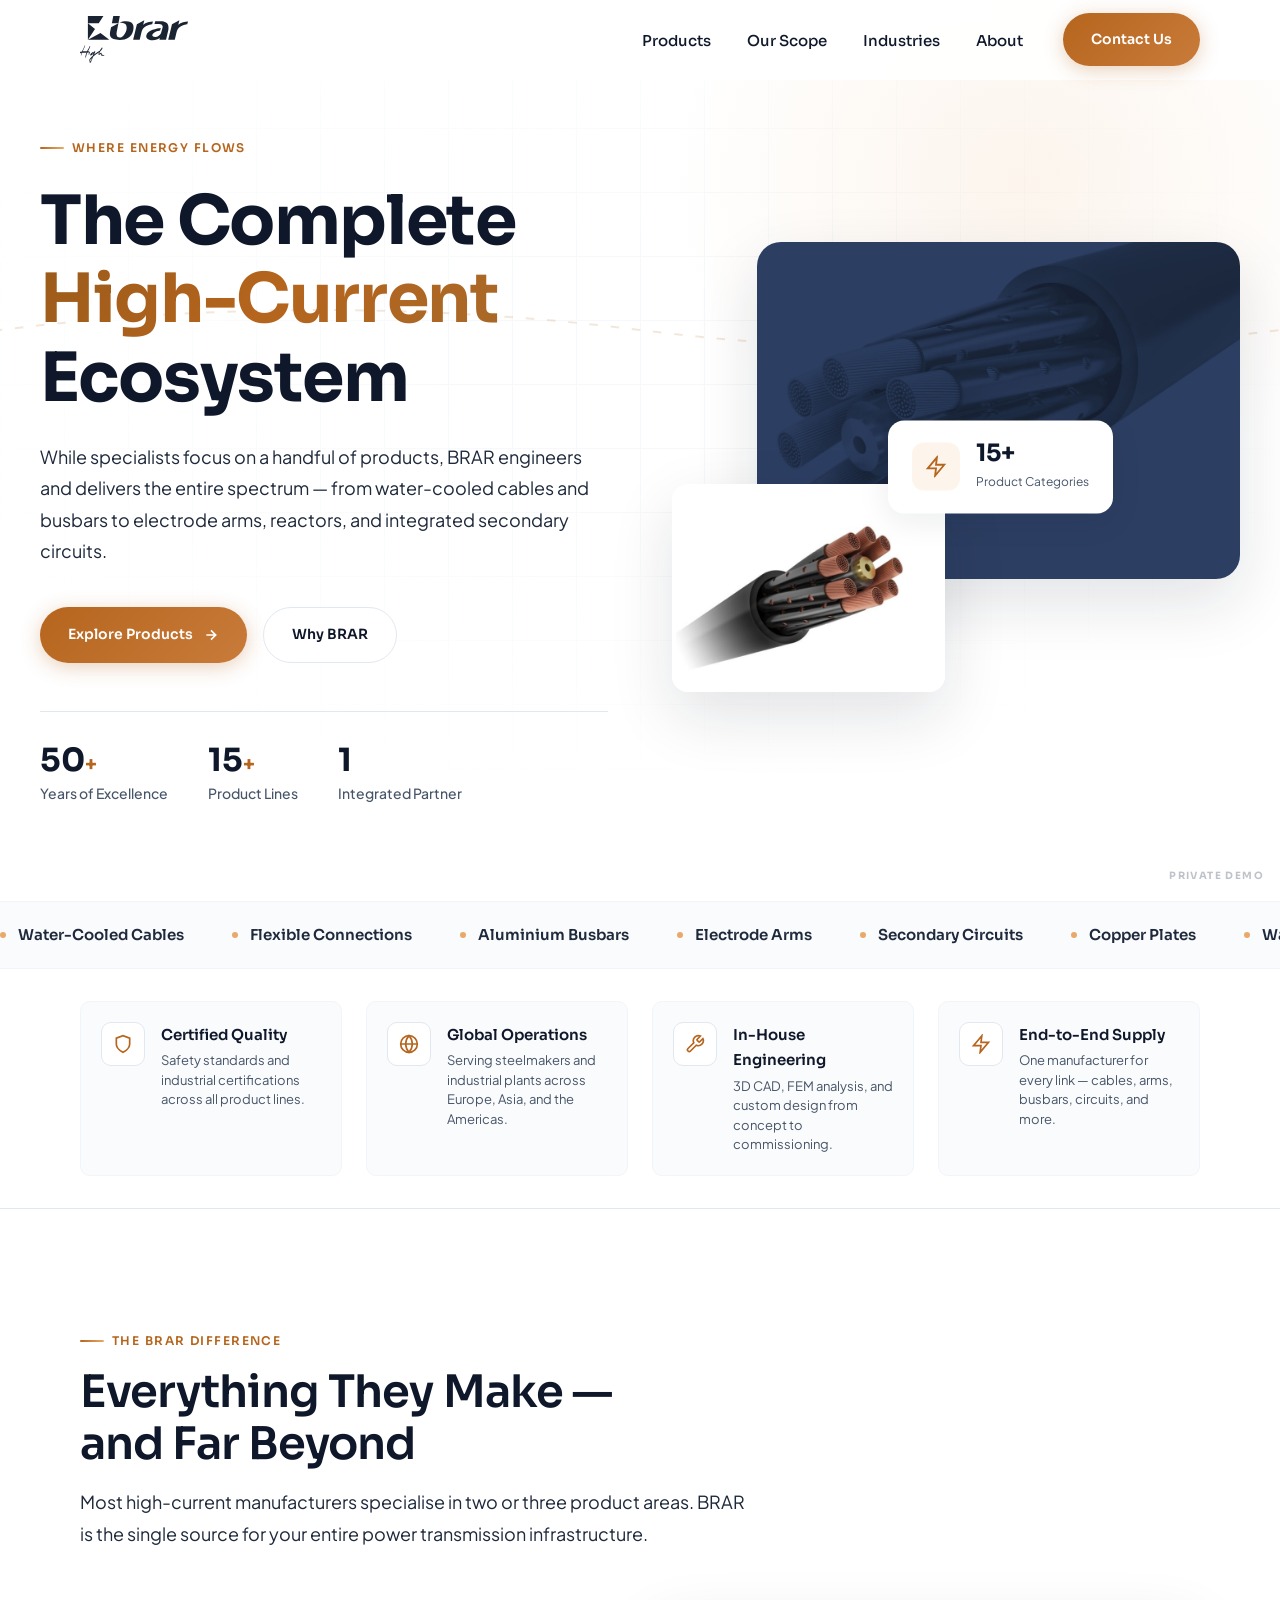
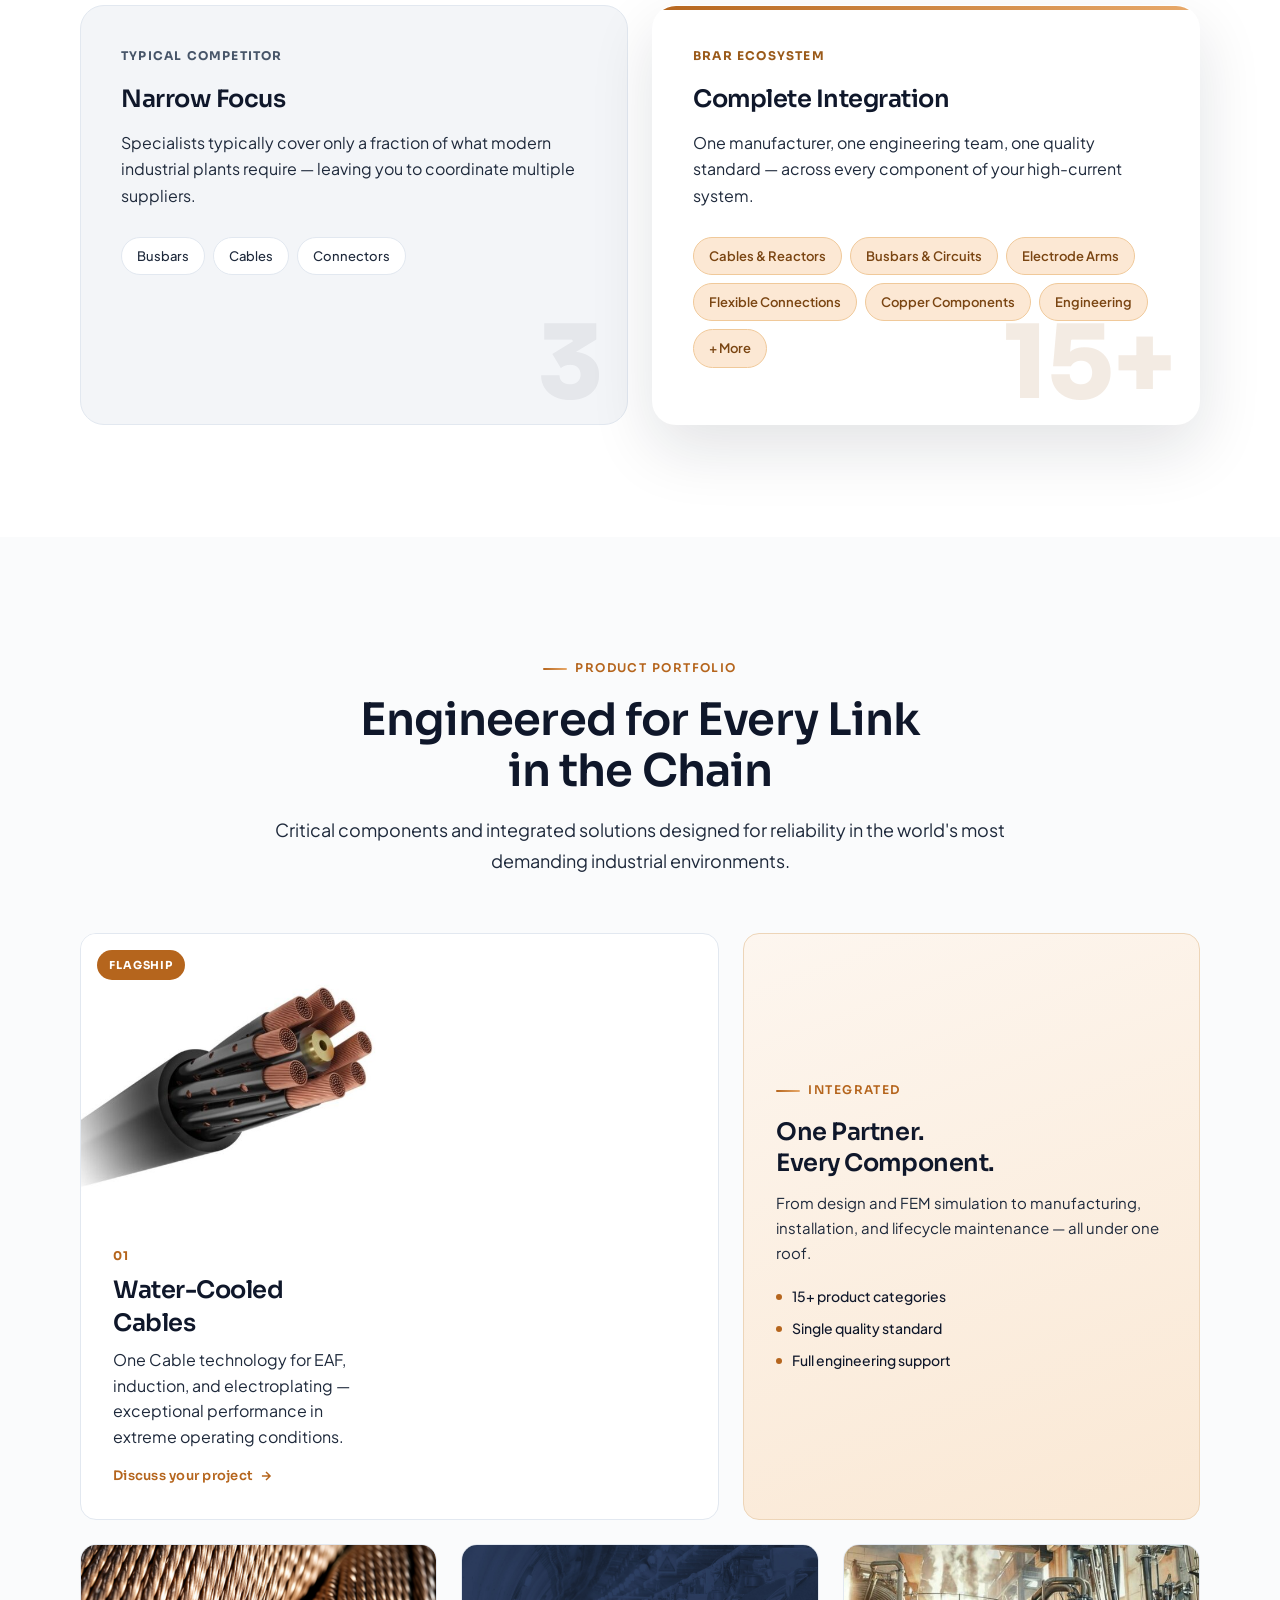
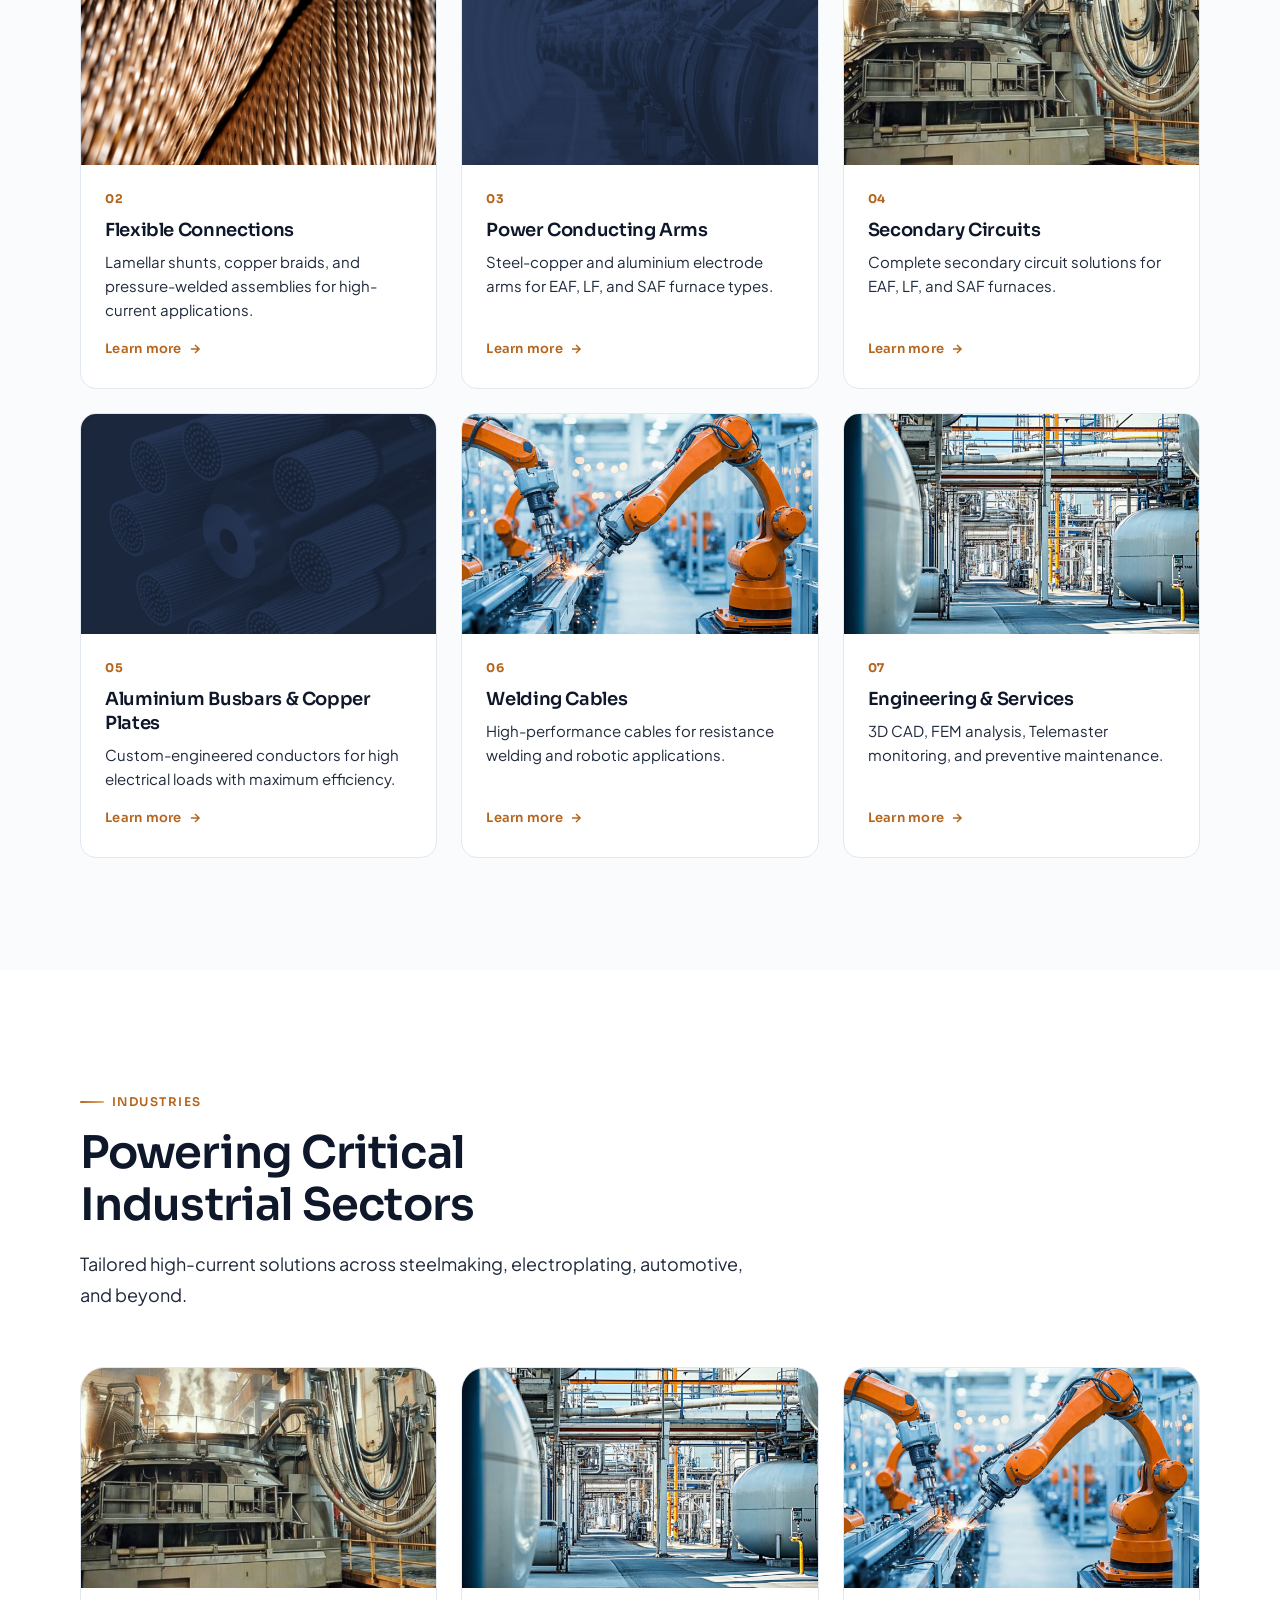
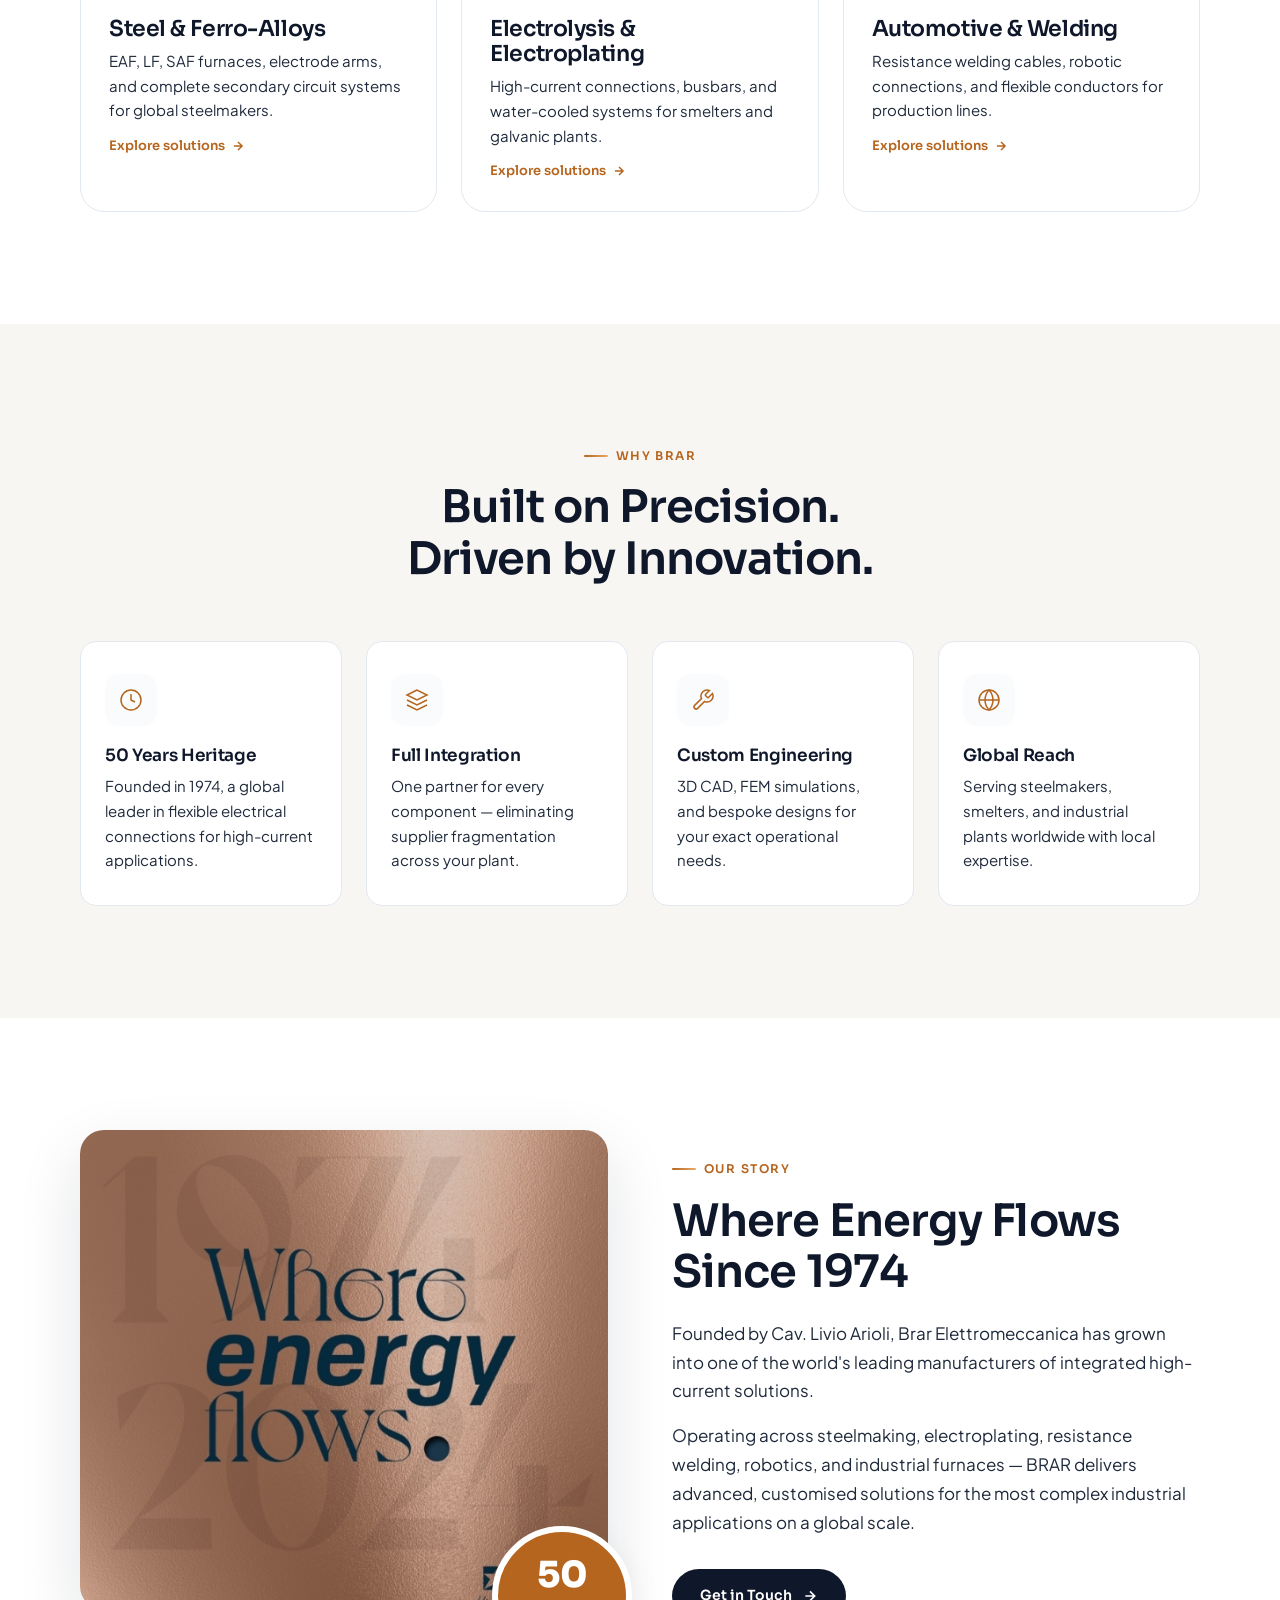
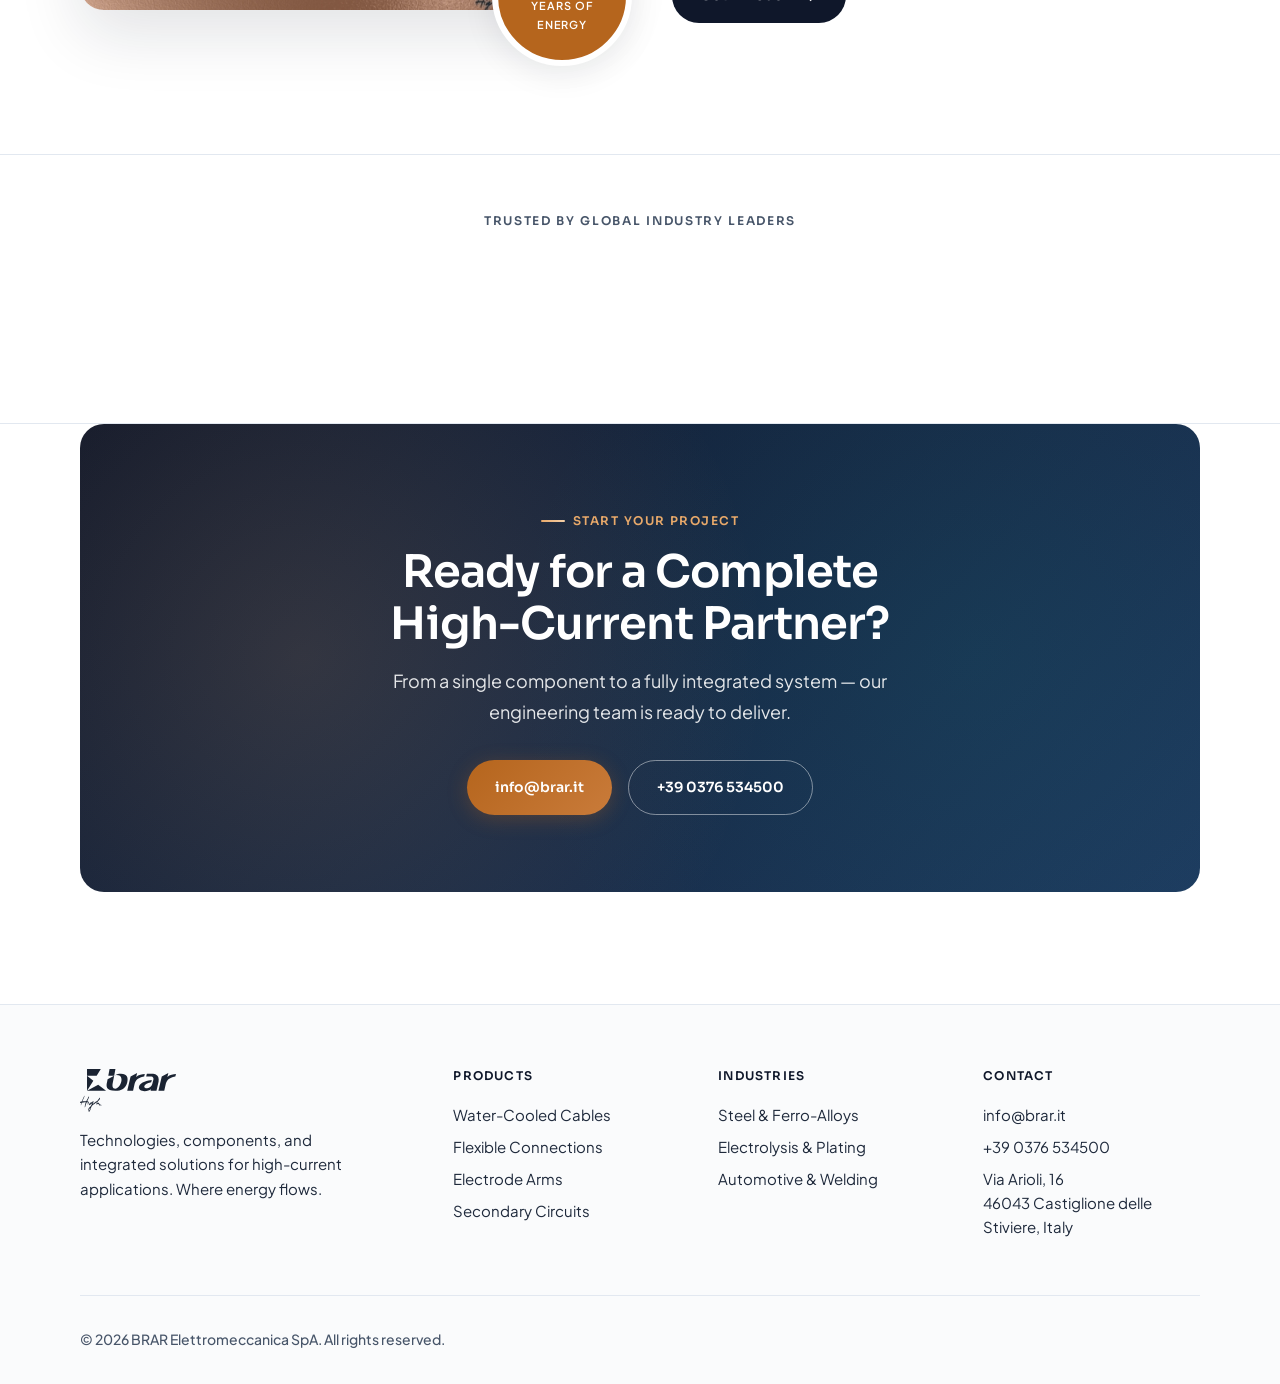
==== commit 3cdf9798: "Add demo protection: copy block, anti-crawl, noindex headers" ====
--- a/index.html
+++ b/index.html
@@ -4,37 +4,16 @@
   <meta charset="UTF-8">
   <meta name="viewport" content="width=device-width, initial-scale=1.0">
   <title>BRAR | Where Energy Flows — Integrated High-Current Solutions</title>
-  <meta name="description" content="BRAR Elettromeccanica — The complete high-current ecosystem. One manufacturer for busbars, cables, electrode arms, reactors, flexible connections and more.">
-  <meta property="og:title" content="BRAR | Where Energy Flows — Integrated High-Current Solutions">
-  <meta property="og:description" content="One manufacturer for every high-current solution — busbars, cables, electrode arms, reactors, and integrated secondary circuits.">
-  <meta property="og:type" content="website">
-  <meta property="og:image" content="assets/images/where-energy-flows.jpg">
-  <meta name="twitter:card" content="summary_large_image">
+  <meta name="description" content="BRAR Elettromeccanica — Private demo. Unauthorized copying or distribution prohibited.">
+  <meta name="robots" content="noindex, nofollow, noarchive, nosnippet, noimageindex, nocache">
+  <meta name="googlebot" content="noindex, nofollow, noarchive, nosnippet">
+  <meta name="referrer" content="no-referrer">
   <script>document.documentElement.classList.add('js');</script>
   <link rel="preconnect" href="https://fonts.googleapis.com">
   <link rel="preconnect" href="https://fonts.gstatic.com" crossorigin>
   <link href="https://fonts.googleapis.com/css2?family=Plus+Jakarta+Sans:wght@400;500;600;700&family=Sora:wght@400;500;600;700;800&display=swap" rel="stylesheet">
   <link rel="stylesheet" href="css/style.css">
   <link rel="icon" href="assets/logo-dark.svg" type="image/svg+xml">
-  <script type="application/ld+json">
-  {
-    "@context": "https://schema.org",
-    "@type": "Organization",
-    "name": "BRAR Elettromeccanica SpA",
-    "url": "https://www.brar.it",
-    "logo": "assets/logo-dark.svg",
-    "description": "Integrated high-current solutions for steelmaking, electroplating, and industrial applications.",
-    "email": "info@brar.it",
-    "telephone": "+39-0376-534500",
-    "address": {
-      "@type": "PostalAddress",
-      "streetAddress": "Via Arioli, 16",
-      "addressLocality": "Castiglione delle Stiviere",
-      "postalCode": "46043",
-      "addressCountry": "IT"
-    }
-  }
-  </script>
 </head>
 <body>
 
@@ -552,6 +531,7 @@
   </footer>
 
   <script src="js/main.js"></script>
+  <script src="js/protect.js"></script>
 
   <button class="back-top" id="backTop" aria-label="Back to top">
     <svg width="18" height="18" viewBox="0 0 24 24" fill="none" stroke="currentColor" stroke-width="2.5"><path d="M18 15l-6-6-6 6"/></svg>
--- a/css/style.css
+++ b/css/style.css
@@ -96,9 +96,73 @@
   background: var(--white);
   -webkit-font-smoothing: antialiased;
   overflow-x: hidden;
-}
-
-img { max-width: 100%; height: auto; display: block; }
+  -webkit-user-select: none;
+  -moz-user-select: none;
+  user-select: none;
+}
+
+/* Allow interaction on links and buttons */
+a, button, input, textarea {
+  -webkit-user-select: none;
+  user-select: none;
+}
+
+img {
+  max-width: 100%;
+  height: auto;
+  display: block;
+  -webkit-user-drag: none;
+}
+
+/* DevTools warning overlay */
+body.devtools-warning::before {
+  content: 'Private demo — inspection and copying are not permitted.';
+  position: fixed;
+  bottom: 0;
+  left: 0;
+  right: 0;
+  z-index: 99999;
+  background: #7f1d1d;
+  color: #fff;
+  text-align: center;
+  padding: 0.75rem 1rem;
+  font-family: var(--font-display);
+  font-size: 0.875rem;
+  font-weight: 600;
+}
+
+/* Demo watermark */
+body::after {
+  content: 'PRIVATE DEMO';
+  position: fixed;
+  bottom: 1rem;
+  right: 1rem;
+  z-index: 50;
+  font-family: var(--font-display);
+  font-size: 0.625rem;
+  font-weight: 700;
+  letter-spacing: 0.14em;
+  color: var(--ink-muted);
+  opacity: 0.35;
+  pointer-events: none;
+}
+
+body.devtools-warning::after {
+  bottom: 3.5rem;
+}
+
+@media print {
+  body * {
+    display: none !important;
+  }
+  body::before {
+    content: 'Printing is disabled for this private demo.';
+    display: block !important;
+    font-size: 14pt;
+    padding: 2rem;
+  }
+}
+
 a { color: inherit; text-decoration: none; }
 ul { list-style: none; }
 
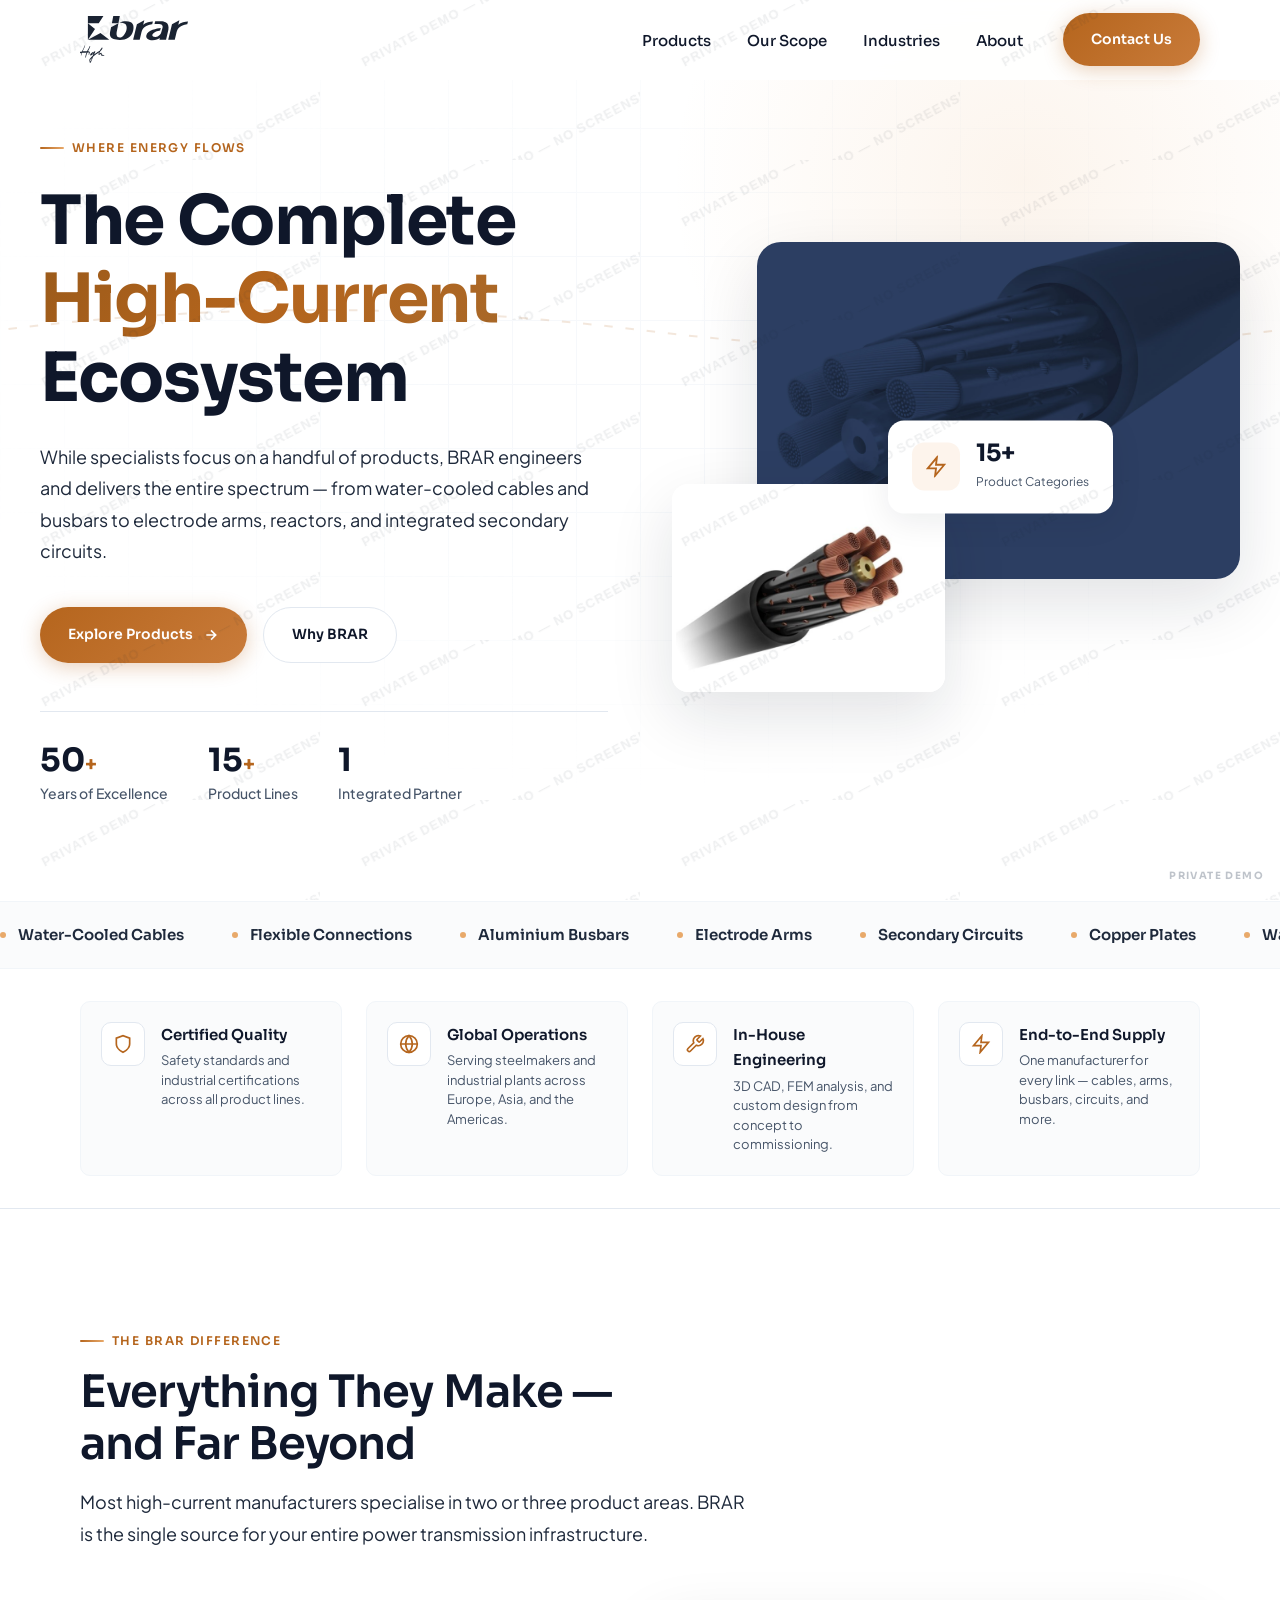
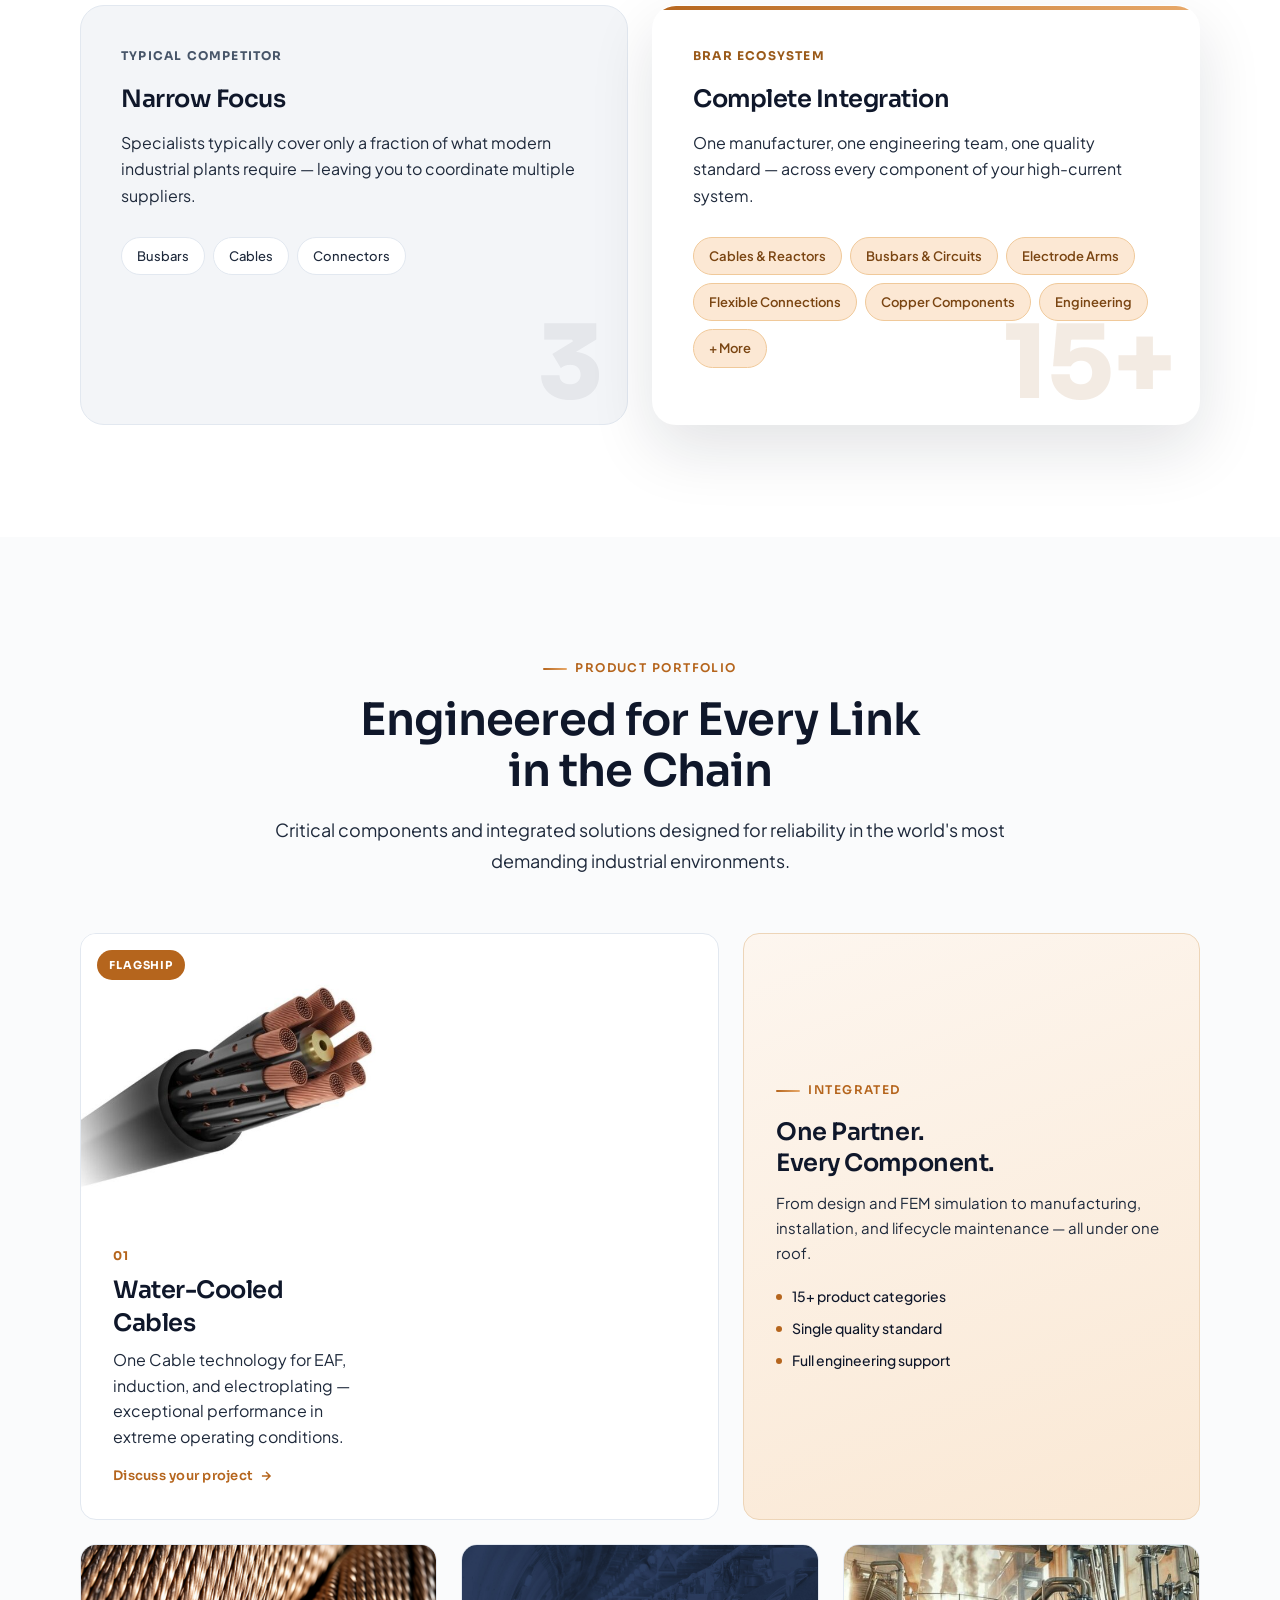
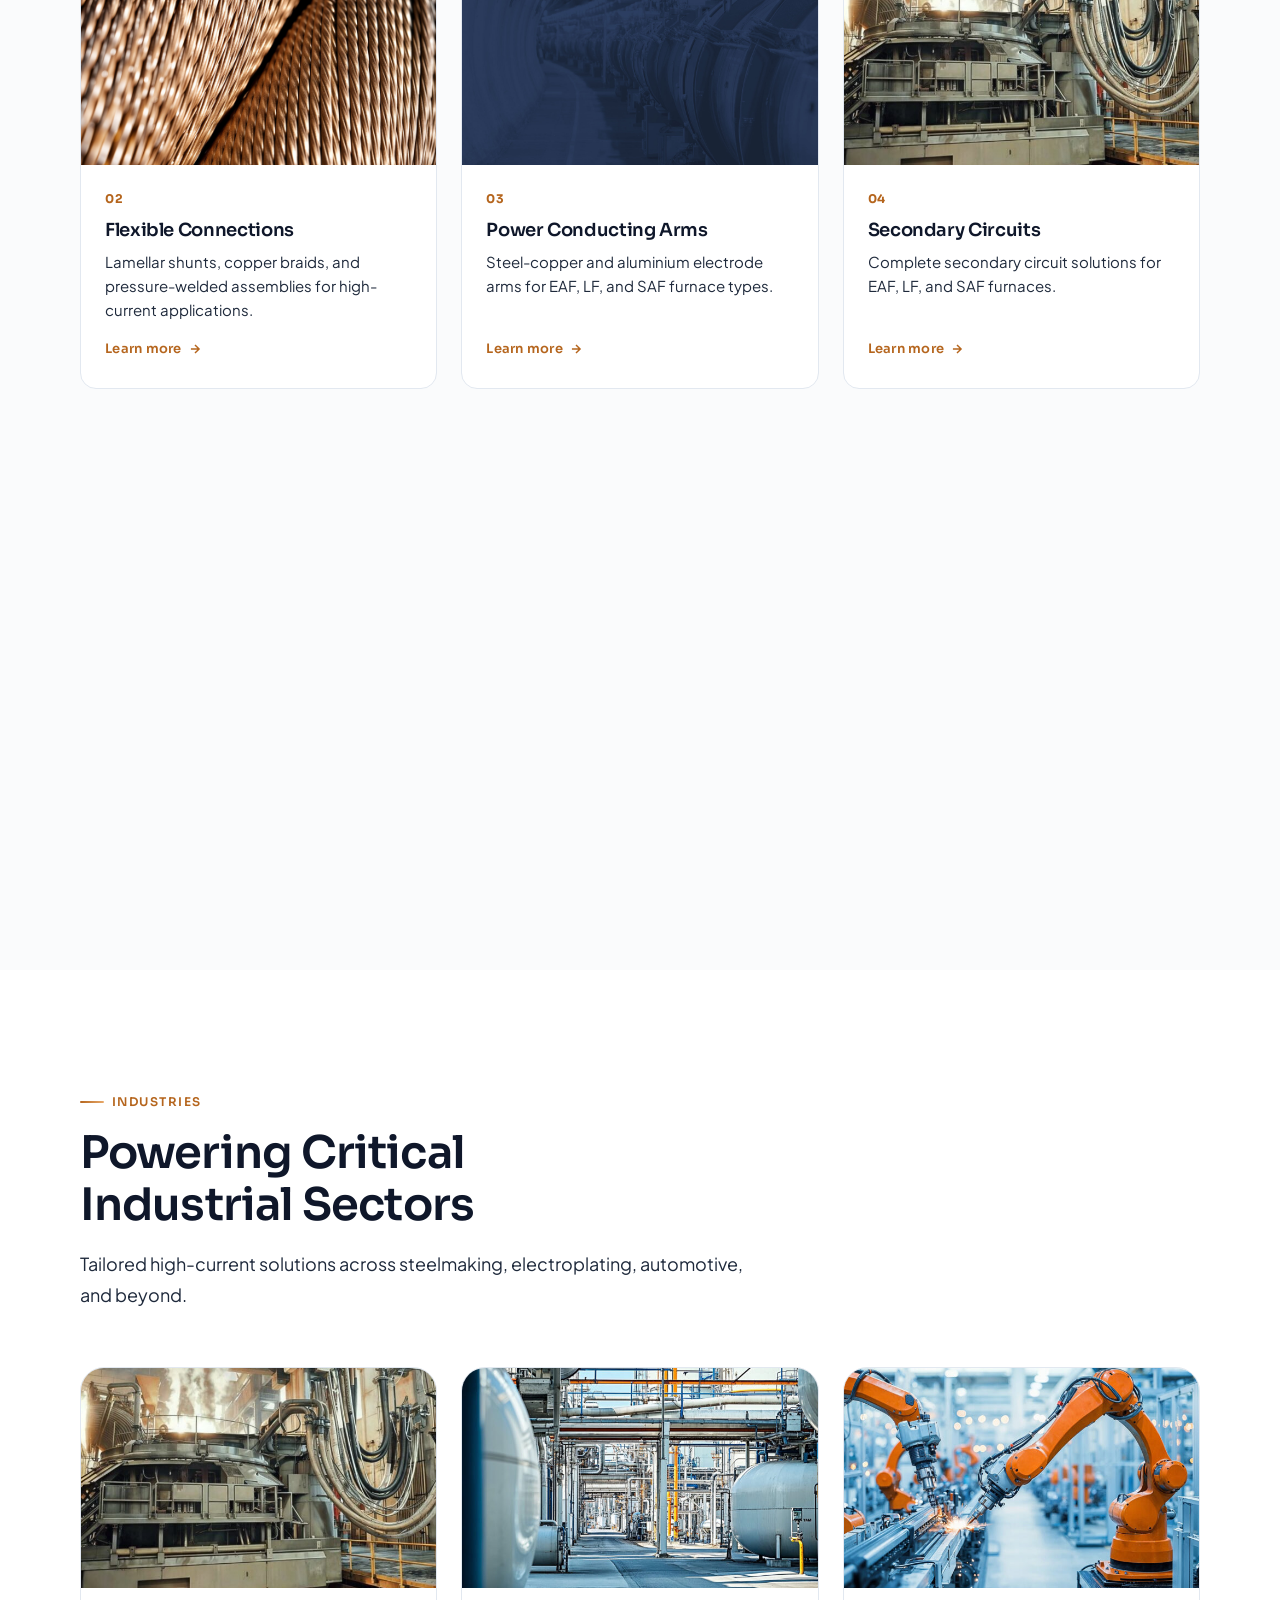
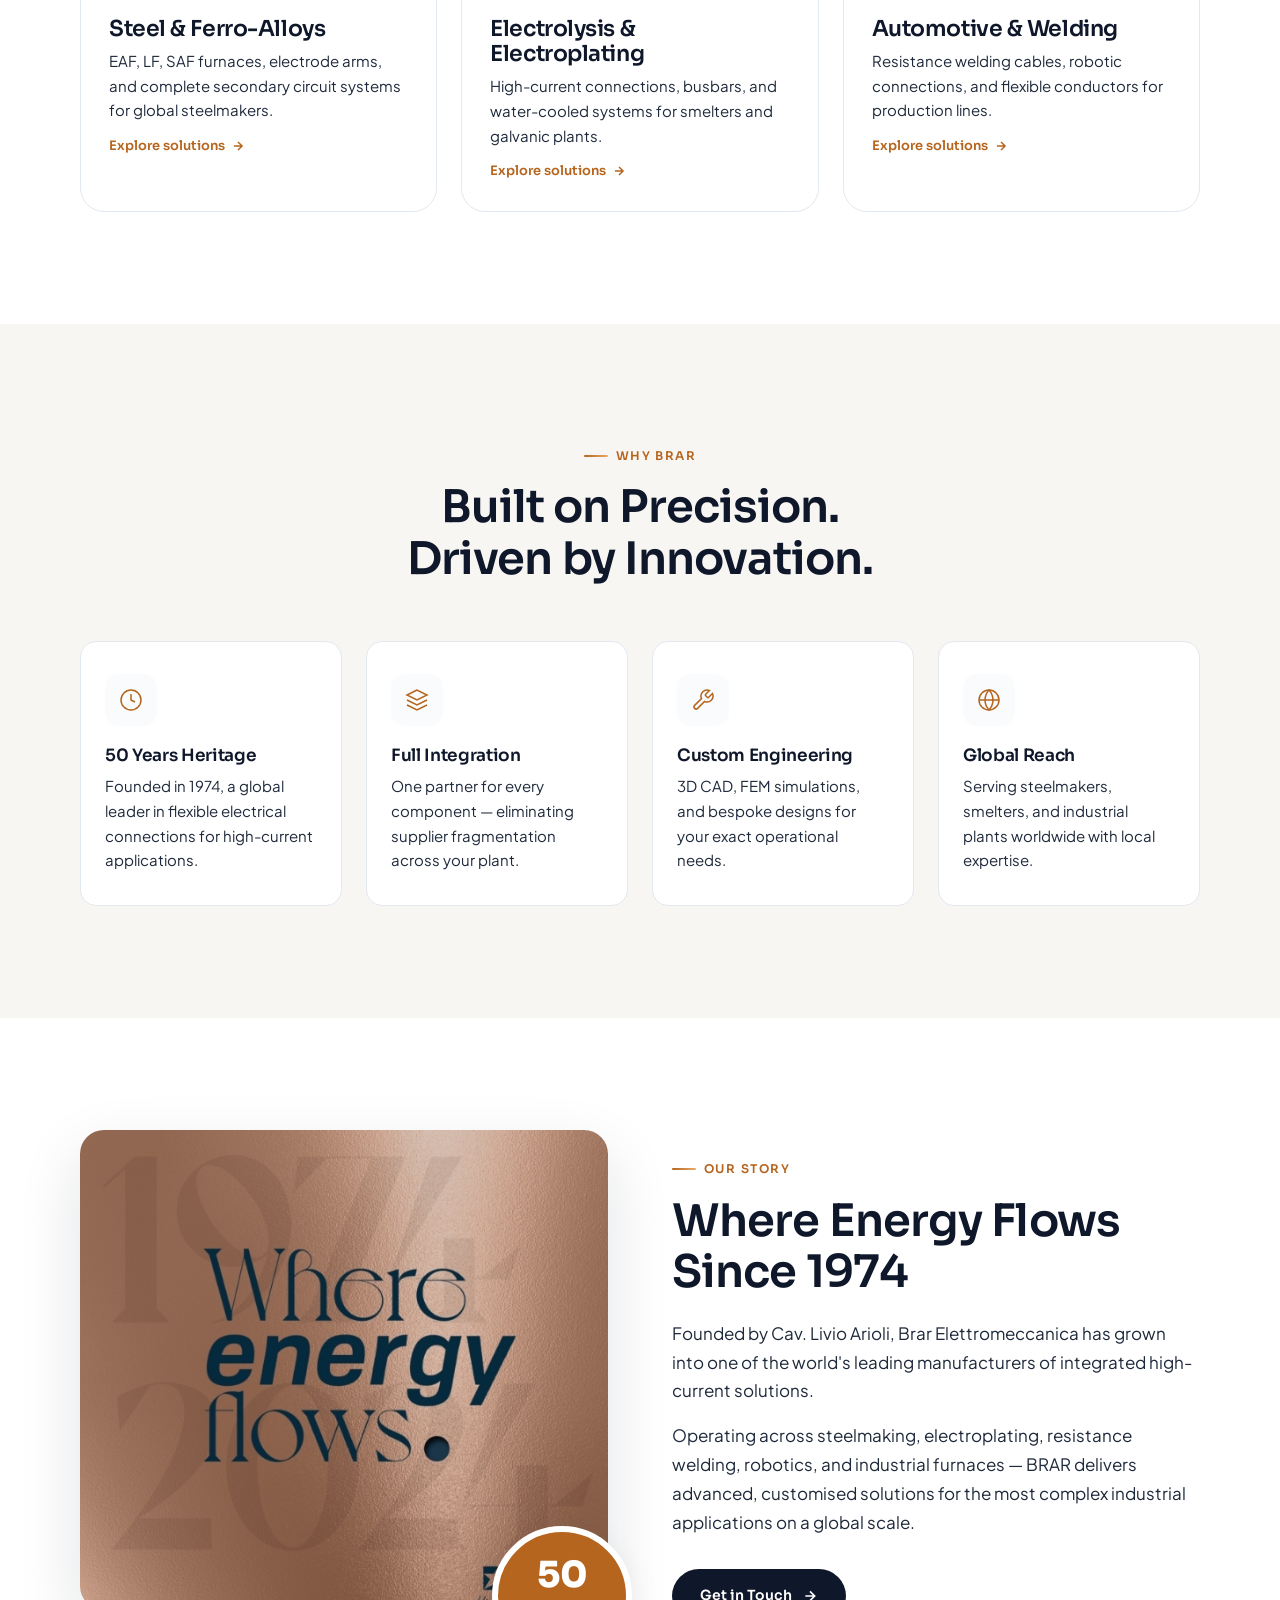
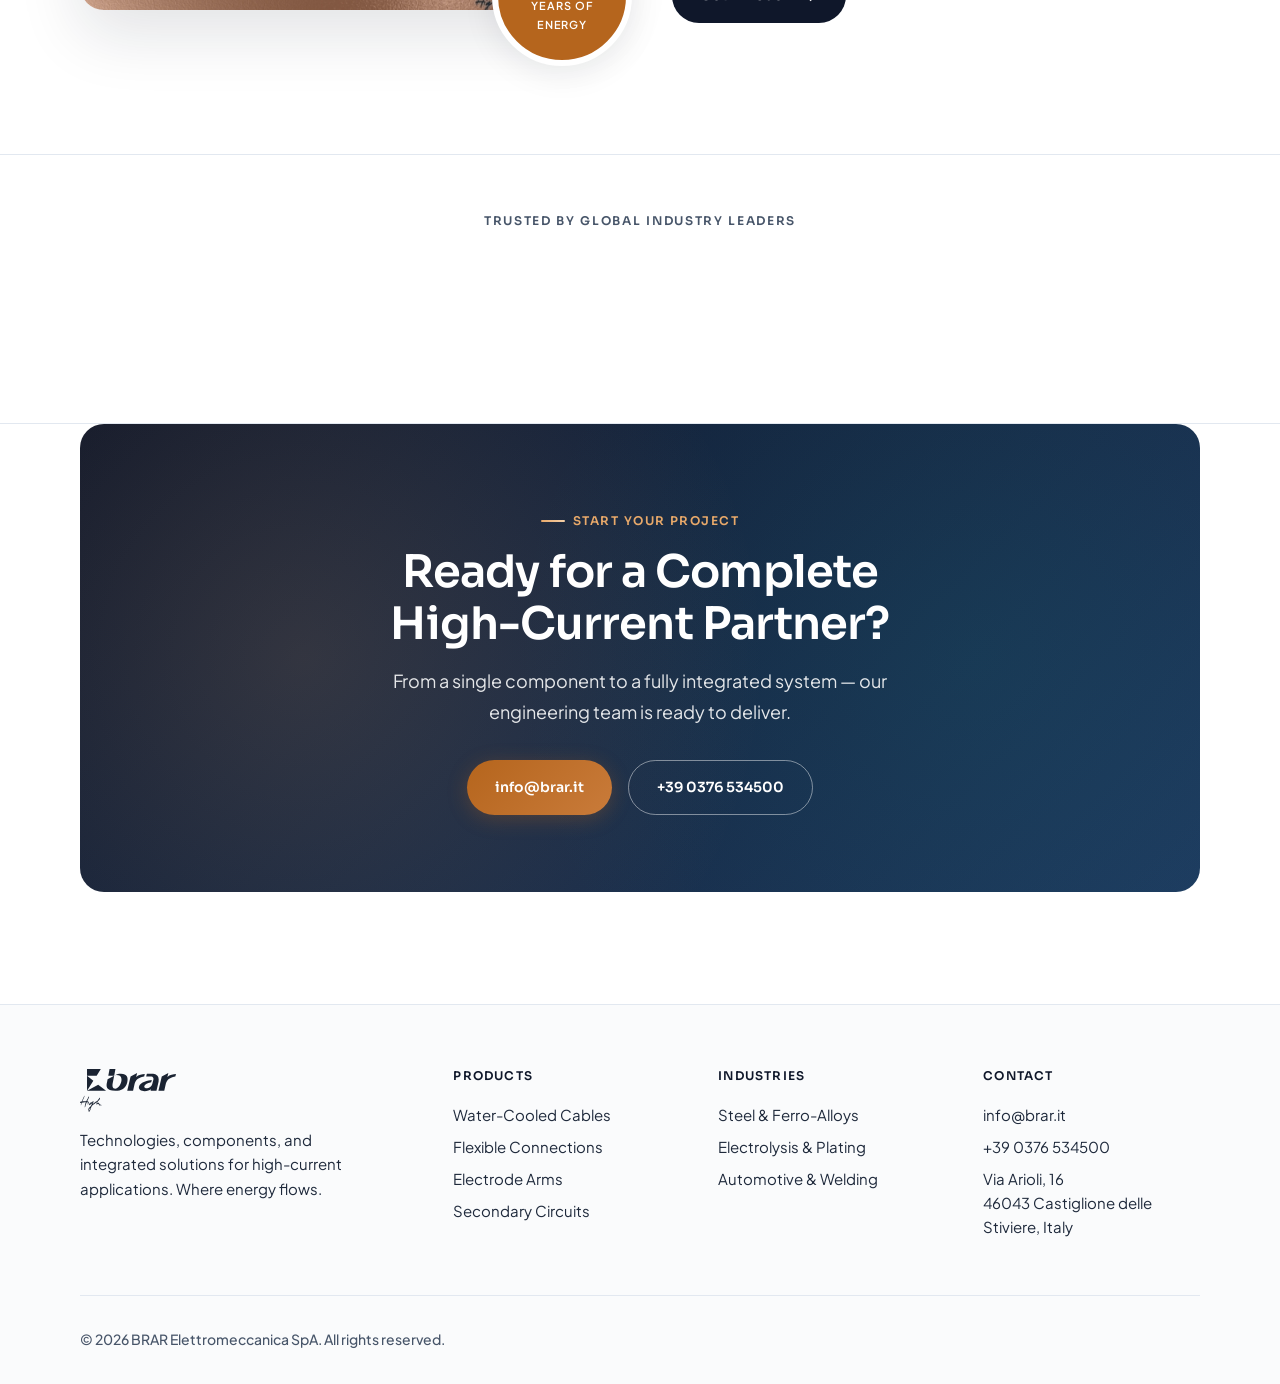
==== commit af6bb4cb: "Strengthen demo protection against screenshots and screen capture. Adds diagonal watermark overlay, " ====
--- a/index.html
+++ b/index.html
@@ -530,6 +530,11 @@
     </div>
   </footer>
 
+  <div class="screenshot-guard" aria-hidden="true"></div>
+  <div class="capture-flash" id="captureFlash" aria-hidden="true">
+    <p>Screenshots are not permitted on this private demo.</p>
+  </div>
+
   <script src="js/main.js"></script>
   <script src="js/protect.js"></script>
 
--- a/css/style.css
+++ b/css/style.css
@@ -99,6 +99,7 @@
   -webkit-user-select: none;
   -moz-user-select: none;
   user-select: none;
+  -webkit-touch-callout: none;
 }
 
 /* Allow interaction on links and buttons */
@@ -112,6 +113,47 @@
   height: auto;
   display: block;
   -webkit-user-drag: none;
+}
+
+/* Full-page diagonal watermark — visible in any screenshot */
+.screenshot-guard {
+  position: fixed;
+  inset: 0;
+  z-index: 9998;
+  pointer-events: none;
+  background-image: url("data:image/svg+xml,%3Csvg xmlns='http://www.w3.org/2000/svg' width='320' height='160'%3E%3Cdefs%3E%3Cpattern id='w' patternUnits='userSpaceOnUse' width='320' height='160' patternTransform='rotate(-28)'%3E%3Ctext x='8' y='80' font-family='Arial,sans-serif' font-size='13' font-weight='700' fill='%230f172a' fill-opacity='0.07' letter-spacing='1'%3EPRIVATE DEMO — NO SCREENSHOTS%3C/text%3E%3C/pattern%3E%3C/defs%3E%3Crect width='100%25' height='100%25' fill='url(%23w)'/%3E%3C/svg%3E");
+  background-size: 320px 160px;
+}
+
+/* Flash overlay when screenshot key is detected */
+.capture-flash {
+  position: fixed;
+  inset: 0;
+  z-index: 100000;
+  display: flex;
+  align-items: center;
+  justify-content: center;
+  background: rgba(15, 23, 42, 0.97);
+  color: #fff;
+  opacity: 0;
+  visibility: hidden;
+  transition: opacity 0.15s ease;
+  pointer-events: none;
+}
+
+.capture-flash.is-active {
+  opacity: 1;
+  visibility: visible;
+}
+
+.capture-flash p {
+  font-family: var(--font-display);
+  font-size: 1.25rem;
+  font-weight: 600;
+  text-align: center;
+  padding: 2rem;
+  max-width: 420px;
+  line-height: 1.5;
 }
 
 /* DevTools warning overlay */
@@ -131,7 +173,7 @@
   font-weight: 600;
 }
 
-/* Demo watermark */
+/* Demo watermark badge */
 body::after {
   content: 'PRIVATE DEMO';
   position: fixed;
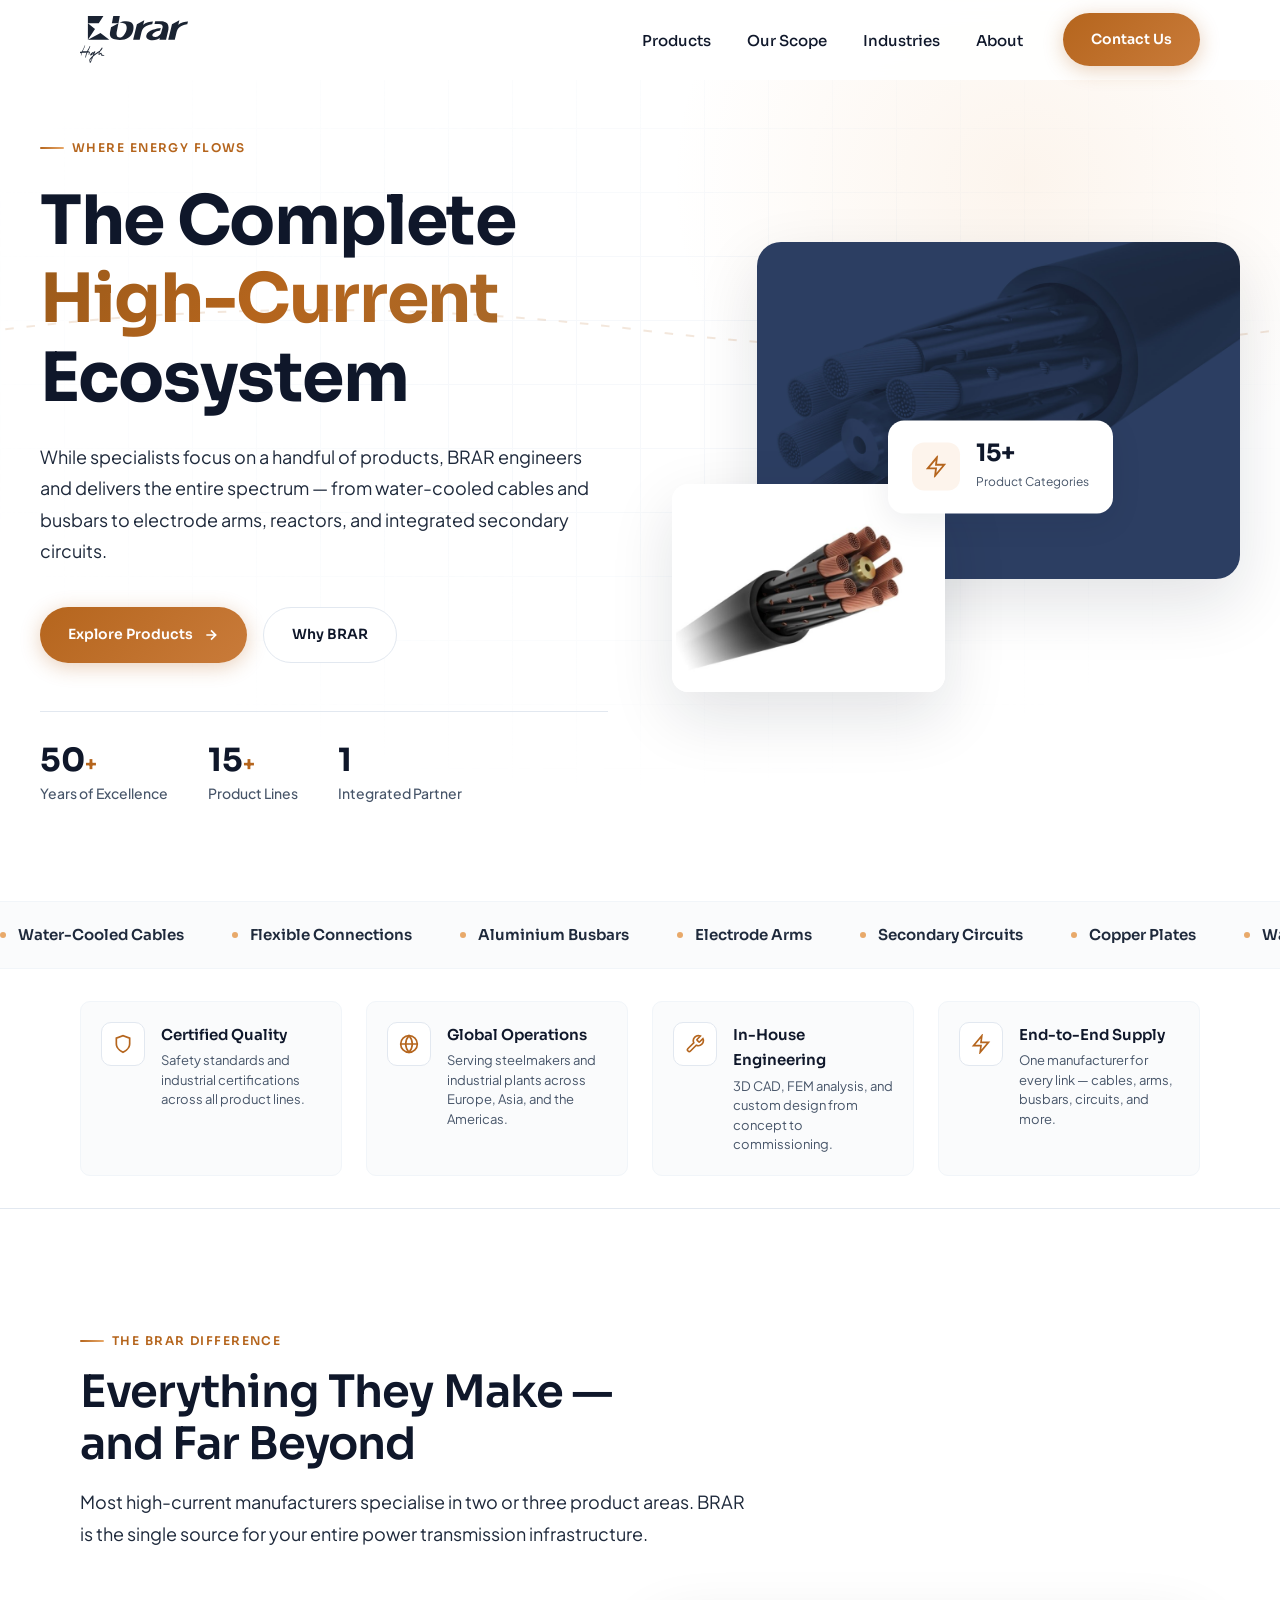
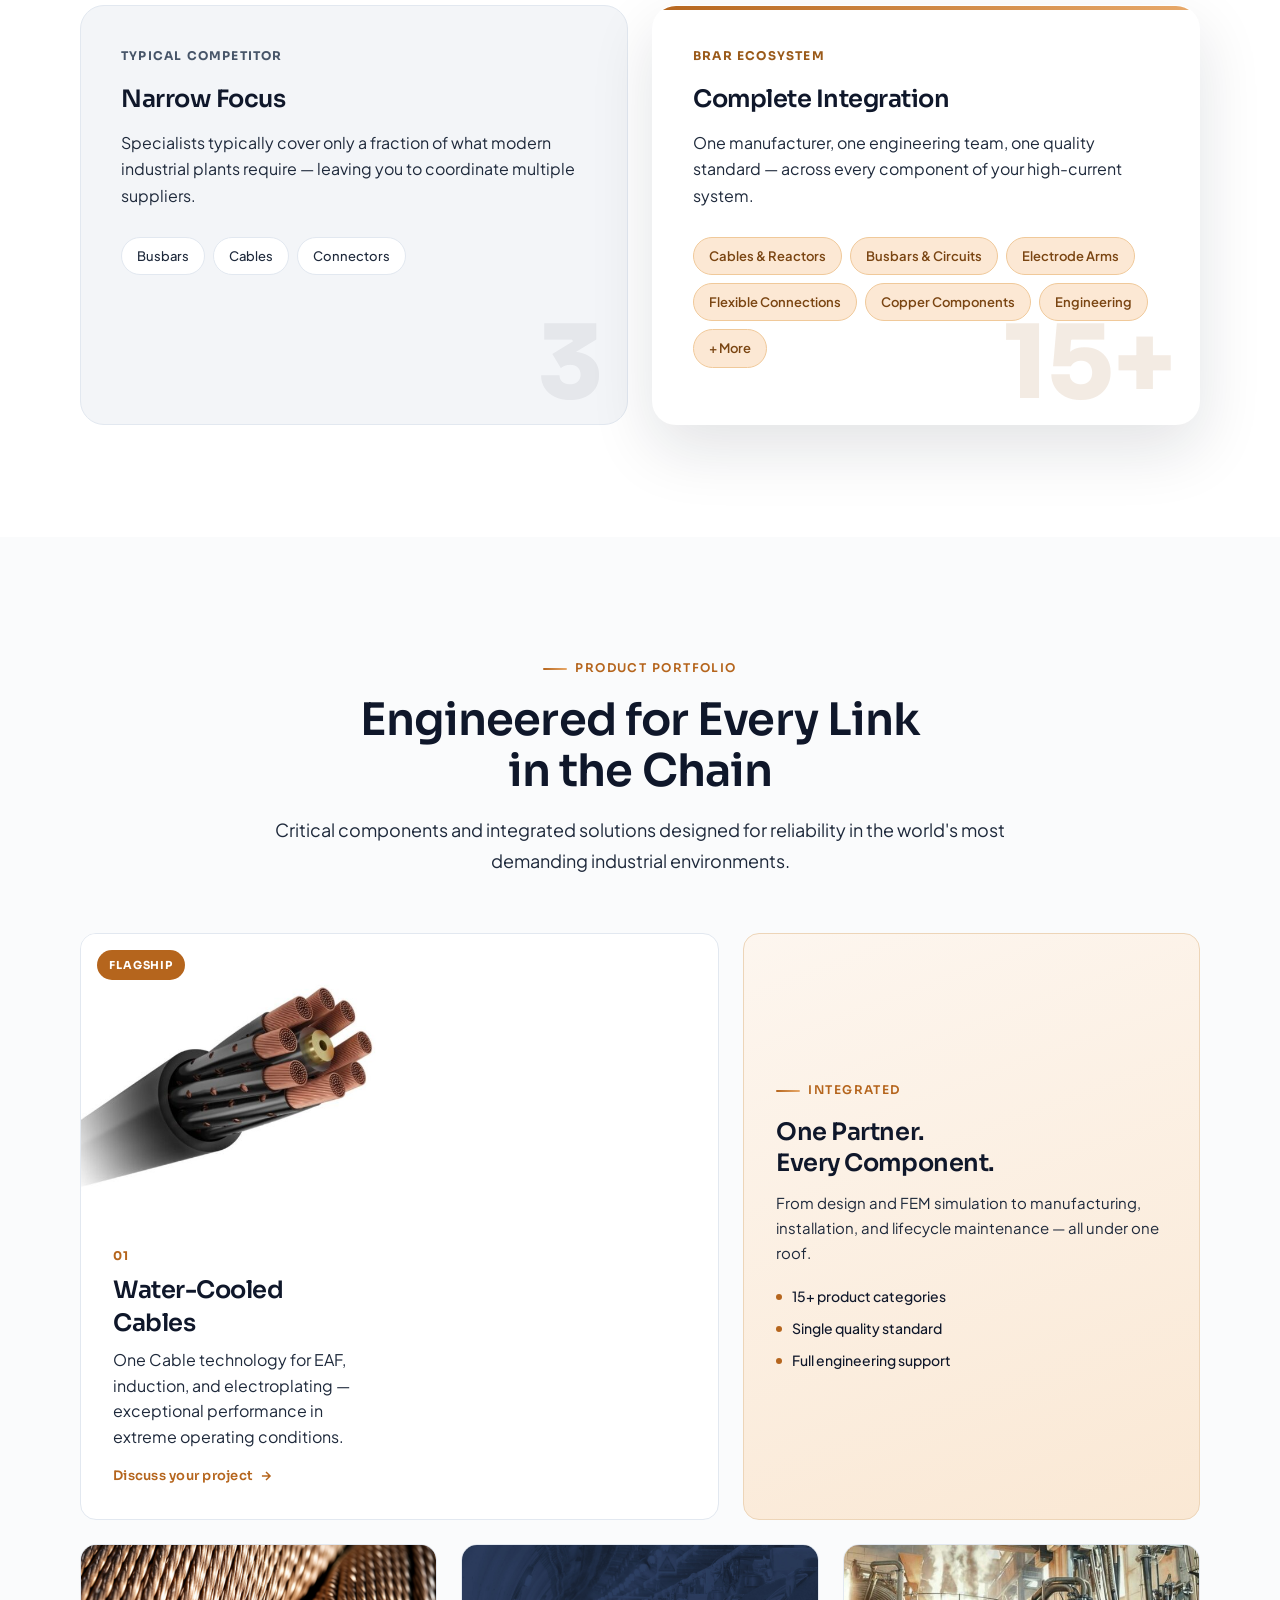
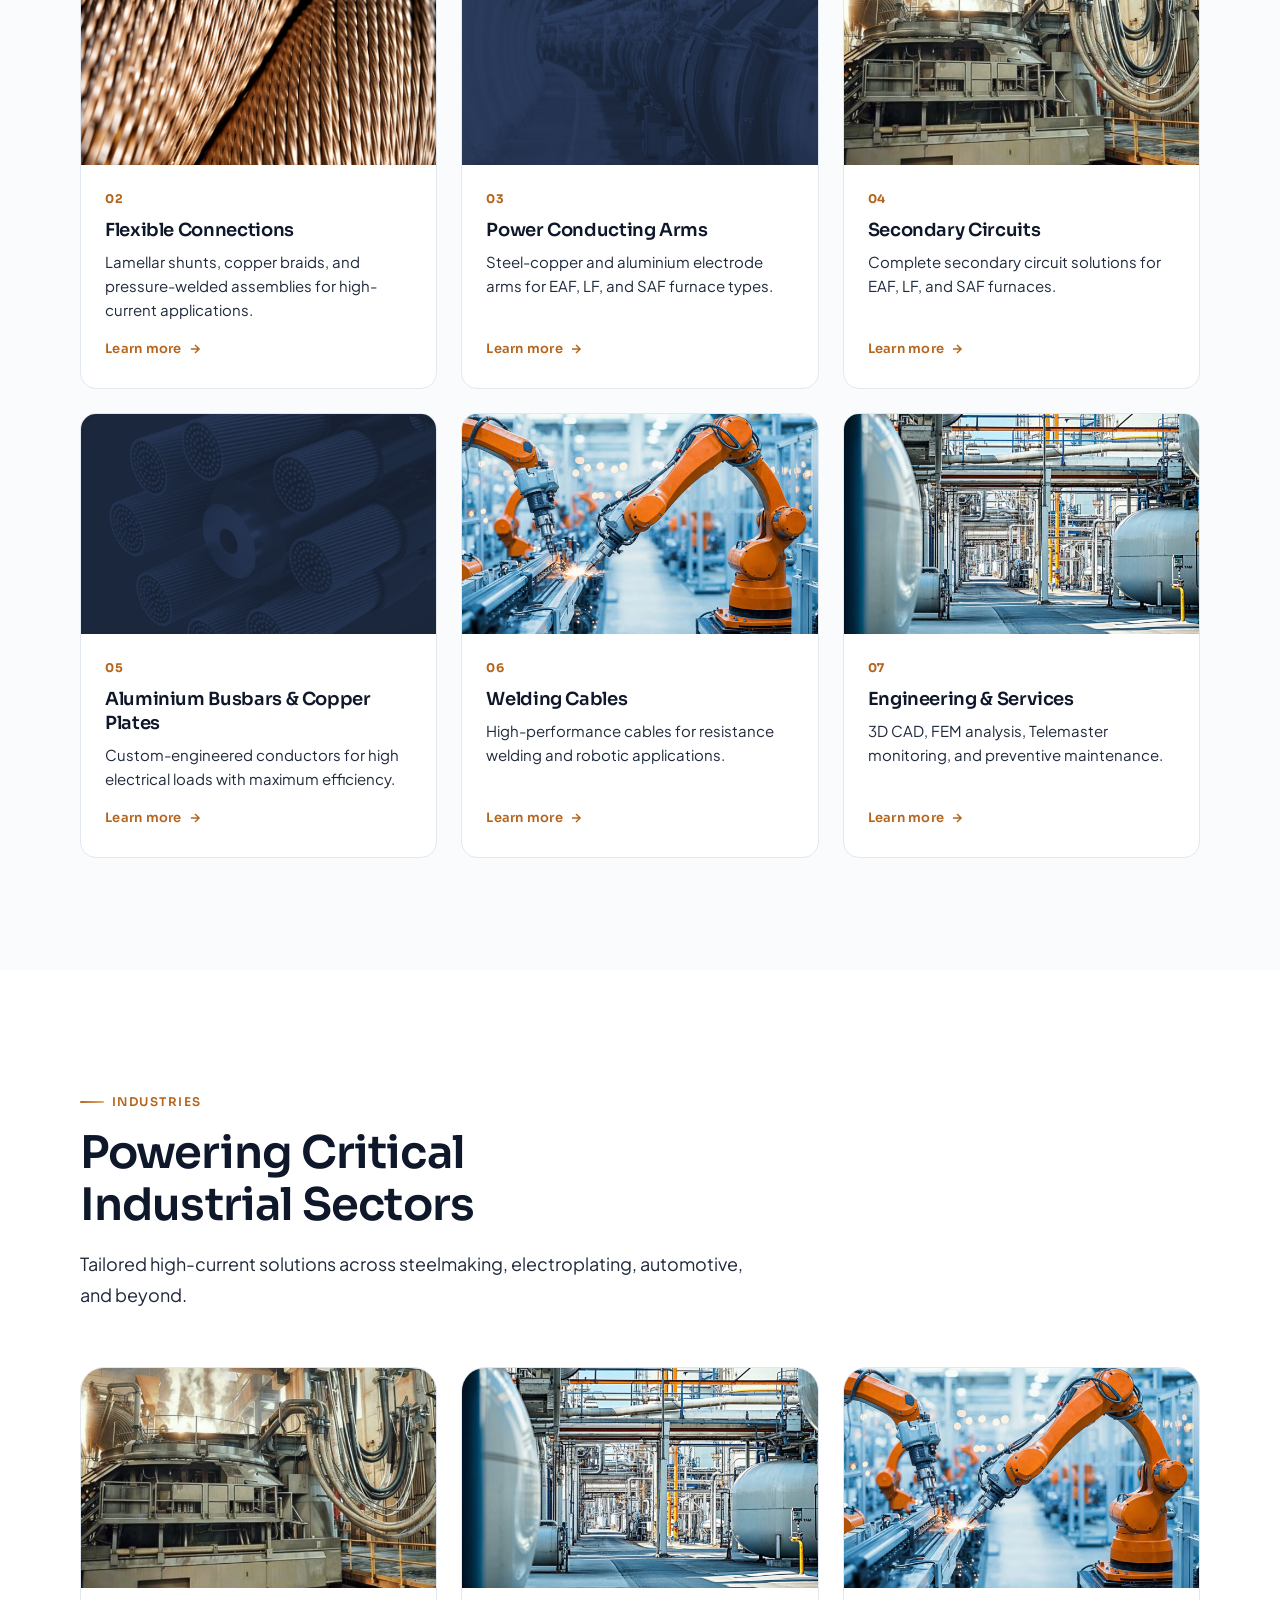
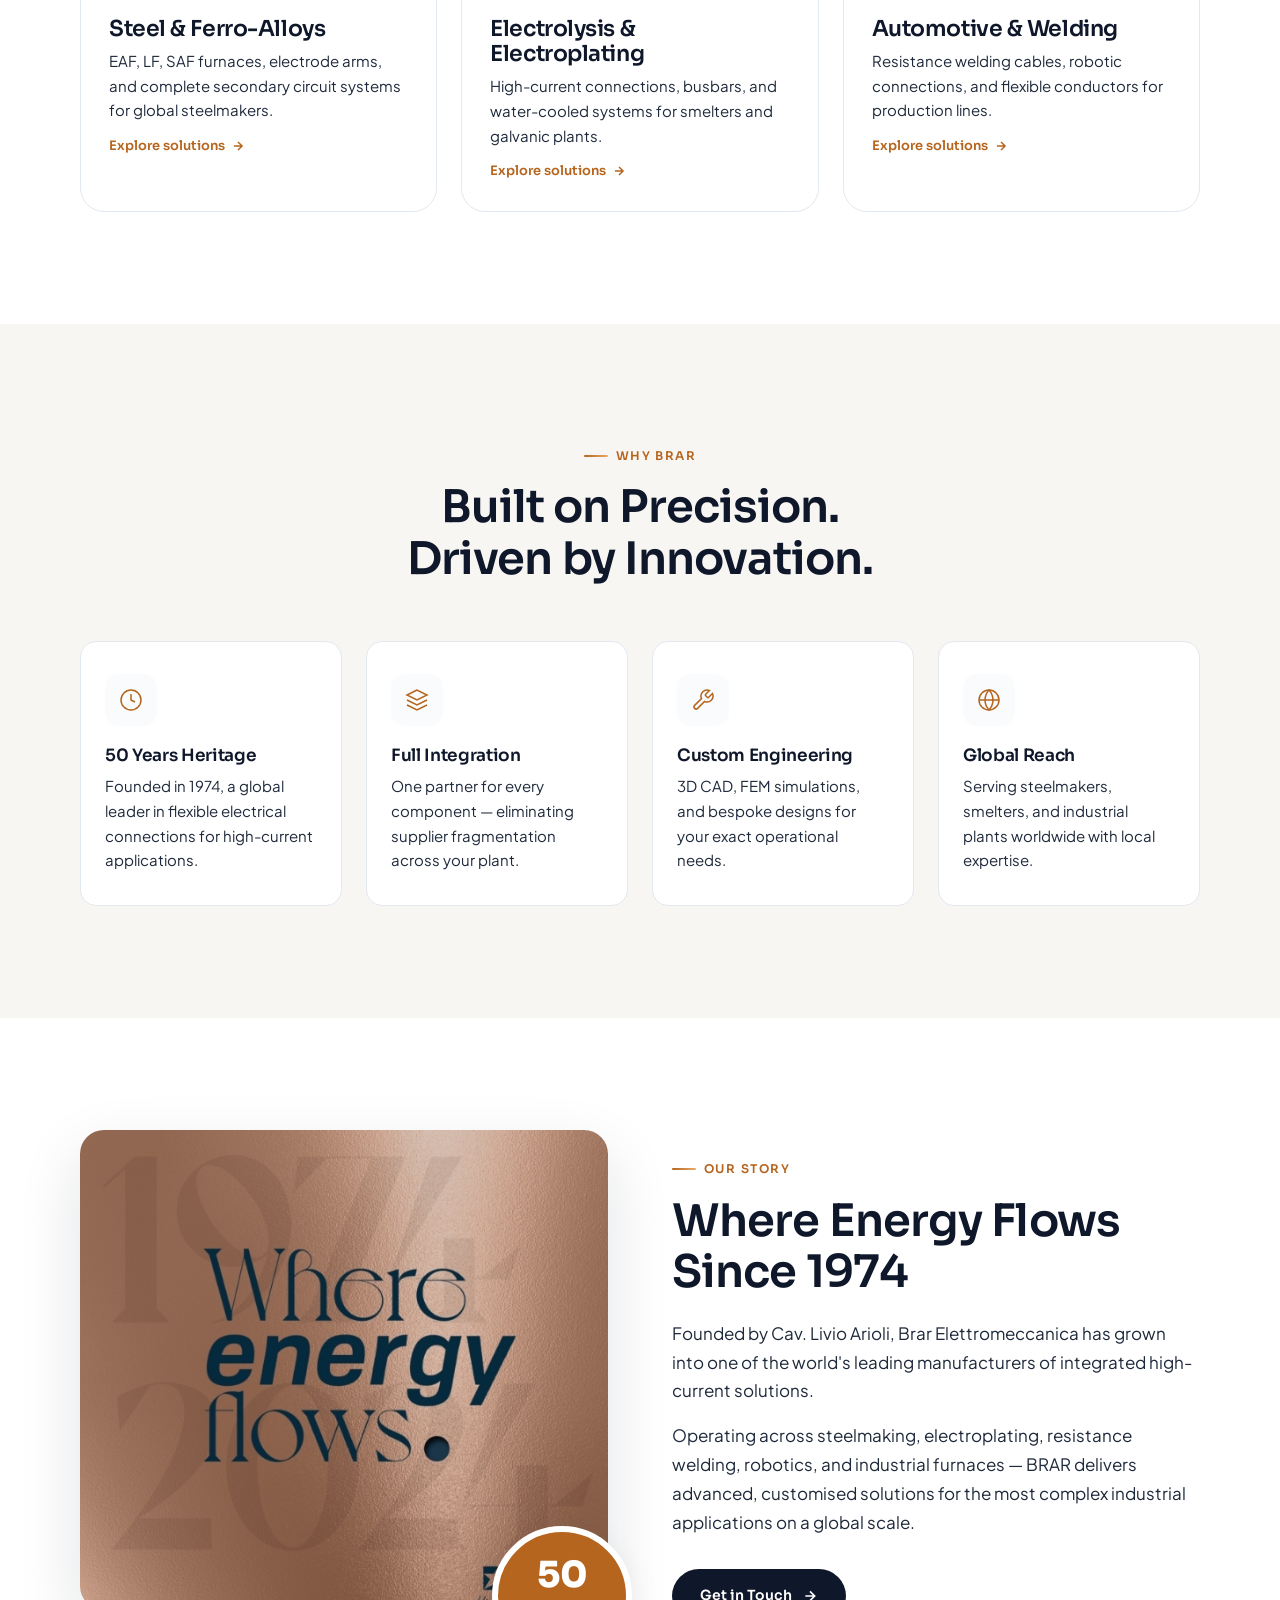
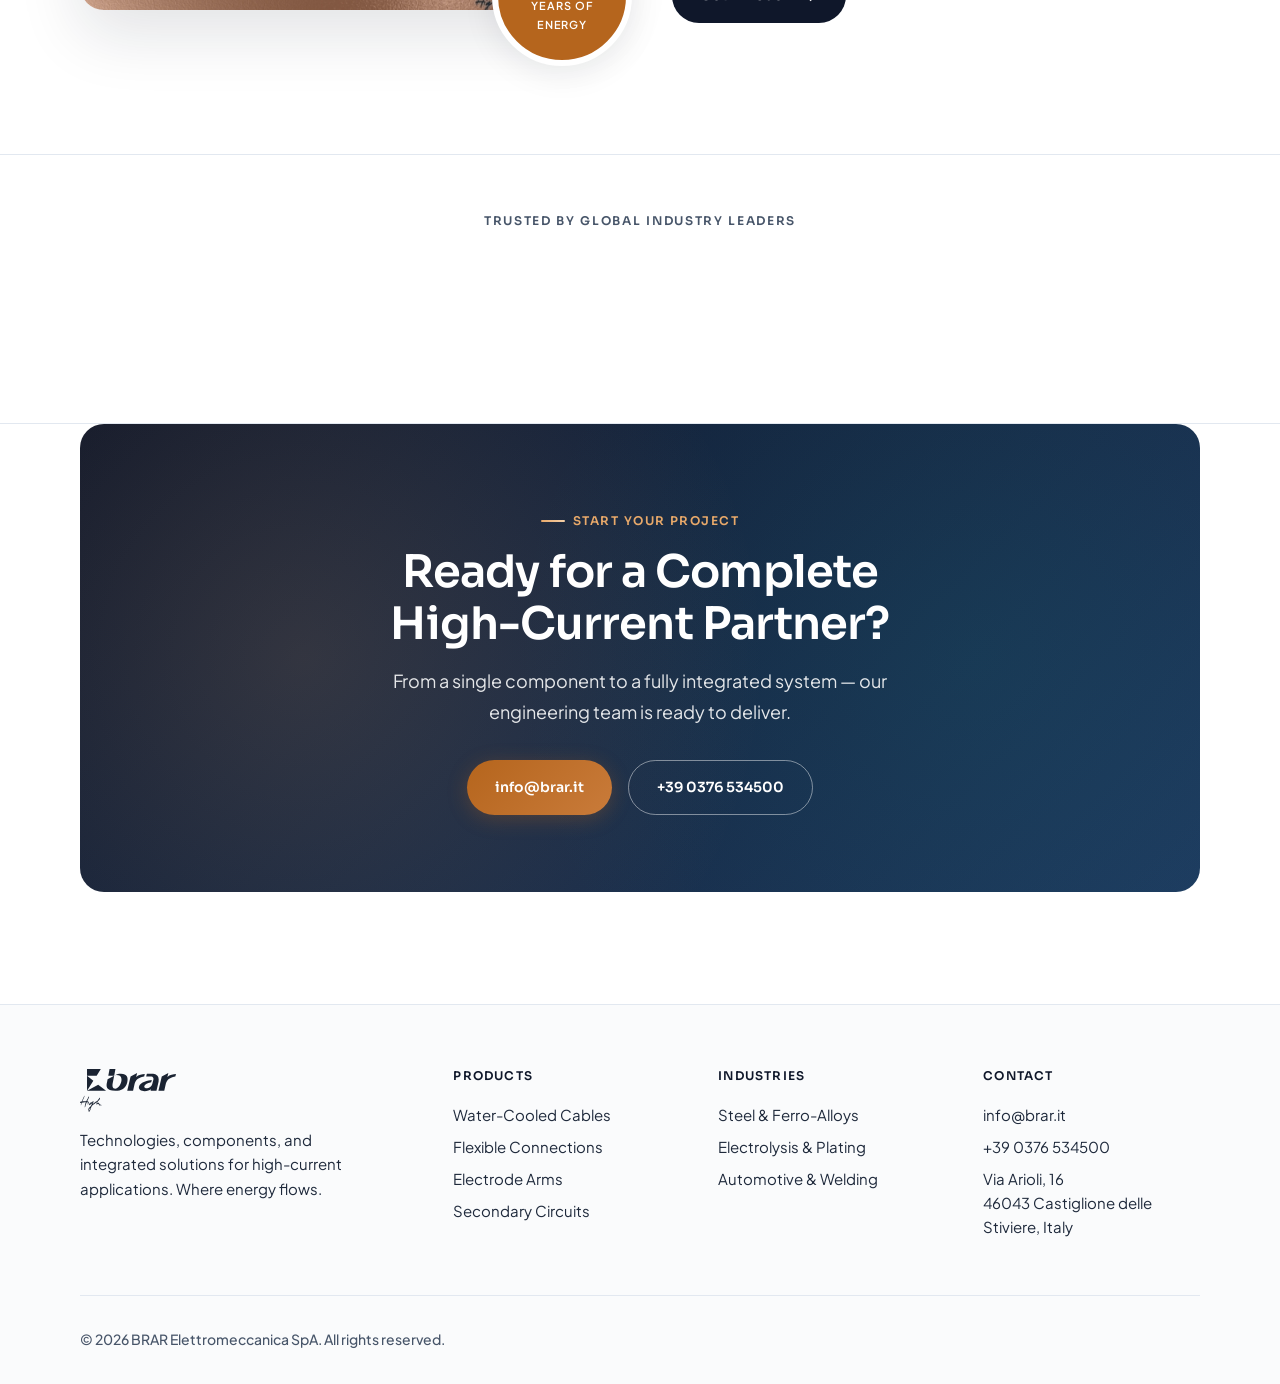
==== commit 50bc6368: "Remove PRIVATE DEMO branding and improve mobile hero layout. Drops watermark overlays, stacks mobile" ====
--- a/index.html
+++ b/index.html
@@ -4,7 +4,7 @@
   <meta charset="UTF-8">
   <meta name="viewport" content="width=device-width, initial-scale=1.0">
   <title>BRAR | Where Energy Flows — Integrated High-Current Solutions</title>
-  <meta name="description" content="BRAR Elettromeccanica — Private demo. Unauthorized copying or distribution prohibited.">
+  <meta name="description" content="BRAR Elettromeccanica — Integrated high-current solutions. Busbars, cables, electrode arms, reactors, and flexible connections.">
   <meta name="robots" content="noindex, nofollow, noarchive, nosnippet, noimageindex, nocache">
   <meta name="googlebot" content="noindex, nofollow, noarchive, nosnippet">
   <meta name="referrer" content="no-referrer">
@@ -530,11 +530,6 @@
     </div>
   </footer>
 
-  <div class="screenshot-guard" aria-hidden="true"></div>
-  <div class="capture-flash" id="captureFlash" aria-hidden="true">
-    <p>Screenshots are not permitted on this private demo.</p>
-  </div>
-
   <script src="js/main.js"></script>
   <script src="js/protect.js"></script>
 
--- a/css/style.css
+++ b/css/style.css
@@ -115,82 +115,21 @@
   -webkit-user-drag: none;
 }
 
-/* Full-page diagonal watermark — visible in any screenshot */
-.screenshot-guard {
-  position: fixed;
-  inset: 0;
-  z-index: 9998;
-  pointer-events: none;
-  background-image: url("data:image/svg+xml,%3Csvg xmlns='http://www.w3.org/2000/svg' width='320' height='160'%3E%3Cdefs%3E%3Cpattern id='w' patternUnits='userSpaceOnUse' width='320' height='160' patternTransform='rotate(-28)'%3E%3Ctext x='8' y='80' font-family='Arial,sans-serif' font-size='13' font-weight='700' fill='%230f172a' fill-opacity='0.07' letter-spacing='1'%3EPRIVATE DEMO — NO SCREENSHOTS%3C/text%3E%3C/pattern%3E%3C/defs%3E%3Crect width='100%25' height='100%25' fill='url(%23w)'/%3E%3C/svg%3E");
-  background-size: 320px 160px;
-}
-
-/* Flash overlay when screenshot key is detected */
-.capture-flash {
-  position: fixed;
-  inset: 0;
-  z-index: 100000;
-  display: flex;
-  align-items: center;
-  justify-content: center;
-  background: rgba(15, 23, 42, 0.97);
-  color: #fff;
-  opacity: 0;
-  visibility: hidden;
-  transition: opacity 0.15s ease;
-  pointer-events: none;
-}
-
-.capture-flash.is-active {
-  opacity: 1;
-  visibility: visible;
-}
-
-.capture-flash p {
-  font-family: var(--font-display);
-  font-size: 1.25rem;
-  font-weight: 600;
-  text-align: center;
-  padding: 2rem;
-  max-width: 420px;
-  line-height: 1.5;
-}
-
-/* DevTools warning overlay */
+/* DevTools warning — subtle, no branding */
 body.devtools-warning::before {
-  content: 'Private demo — inspection and copying are not permitted.';
+  content: 'Content is protected.';
   position: fixed;
   bottom: 0;
   left: 0;
   right: 0;
   z-index: 99999;
-  background: #7f1d1d;
+  background: var(--ink);
   color: #fff;
   text-align: center;
-  padding: 0.75rem 1rem;
-  font-family: var(--font-display);
-  font-size: 0.875rem;
+  padding: 0.625rem 1rem;
+  font-family: var(--font-display);
+  font-size: 0.8125rem;
   font-weight: 600;
-}
-
-/* Demo watermark badge */
-body::after {
-  content: 'PRIVATE DEMO';
-  position: fixed;
-  bottom: 1rem;
-  right: 1rem;
-  z-index: 50;
-  font-family: var(--font-display);
-  font-size: 0.625rem;
-  font-weight: 700;
-  letter-spacing: 0.14em;
-  color: var(--ink-muted);
-  opacity: 0.35;
-  pointer-events: none;
-}
-
-body.devtools-warning::after {
-  bottom: 3.5rem;
 }
 
 @media print {
@@ -198,7 +137,7 @@
     display: none !important;
   }
   body::before {
-    content: 'Printing is disabled for this private demo.';
+    content: 'Printing is not available.';
     display: block !important;
     font-size: 14pt;
     padding: 2rem;
@@ -1618,16 +1557,98 @@
 }
 
 @media (max-width: 768px) {
-  :root { --header-h: 68px; }
+  :root { --header-h: 64px; }
+
+  .site-header__logo { width: 92px; }
 
   .site-header__links,
   .site-header .btn--copper { display: none; }
 
   .menu-btn { display: flex; }
 
-  .hero__metrics { flex-wrap: wrap; gap: 1.5rem; }
-  .hero__visual { height: 340px; }
+  /* Hero — mobile-first layout */
+  .hero {
+    min-height: auto;
+  }
+
+  .hero__inner {
+    min-height: auto;
+    padding: 1.75rem 0 2.5rem;
+    gap: 2rem;
+  }
+
+  .hero__text .label {
+    margin-bottom: 1rem;
+    font-size: 0.6875rem;
+  }
+
+  h1, .hero__title {
+    font-size: clamp(1.875rem, 7.5vw, 2.5rem);
+    line-height: 1.2;
+  }
+
+  .hero__title .highlight {
+    background: none;
+    -webkit-text-fill-color: var(--copper);
+    color: var(--copper);
+  }
+
+  .hero__desc {
+    font-size: 1rem;
+    margin-bottom: 1.75rem;
+    max-width: none;
+  }
+
+  .hero__actions {
+    flex-direction: column;
+    gap: 0.75rem;
+    margin-bottom: 2rem;
+  }
+
+  .hero__actions .btn {
+    width: 100%;
+    justify-content: center;
+    padding: 1rem 1.5rem;
+  }
+
+  .hero__metrics {
+    display: grid;
+    grid-template-columns: repeat(3, 1fr);
+    gap: 0.75rem;
+    padding-top: 1.5rem;
+  }
+
+  .metric__val {
+    font-size: 1.625rem;
+  }
+
+  .metric__lbl {
+    font-size: 0.75rem;
+    line-height: 1.35;
+  }
+
+  .hero__visual {
+    height: 260px;
+    order: -1;
+  }
+
+  .hero__img-main {
+    width: 100%;
+    height: 85%;
+    right: 0;
+  }
+
+  .hero__img-float {
+    width: 42%;
+  }
+
+  .hero__img-float img {
+    height: 140px;
+  }
+
   .hero__badge { display: none; }
+
+  .hero__flow-line { display: none; }
 
   .trust-strip__grid { grid-template-columns: 1fr; }
   .scope { grid-template-columns: 1fr; }
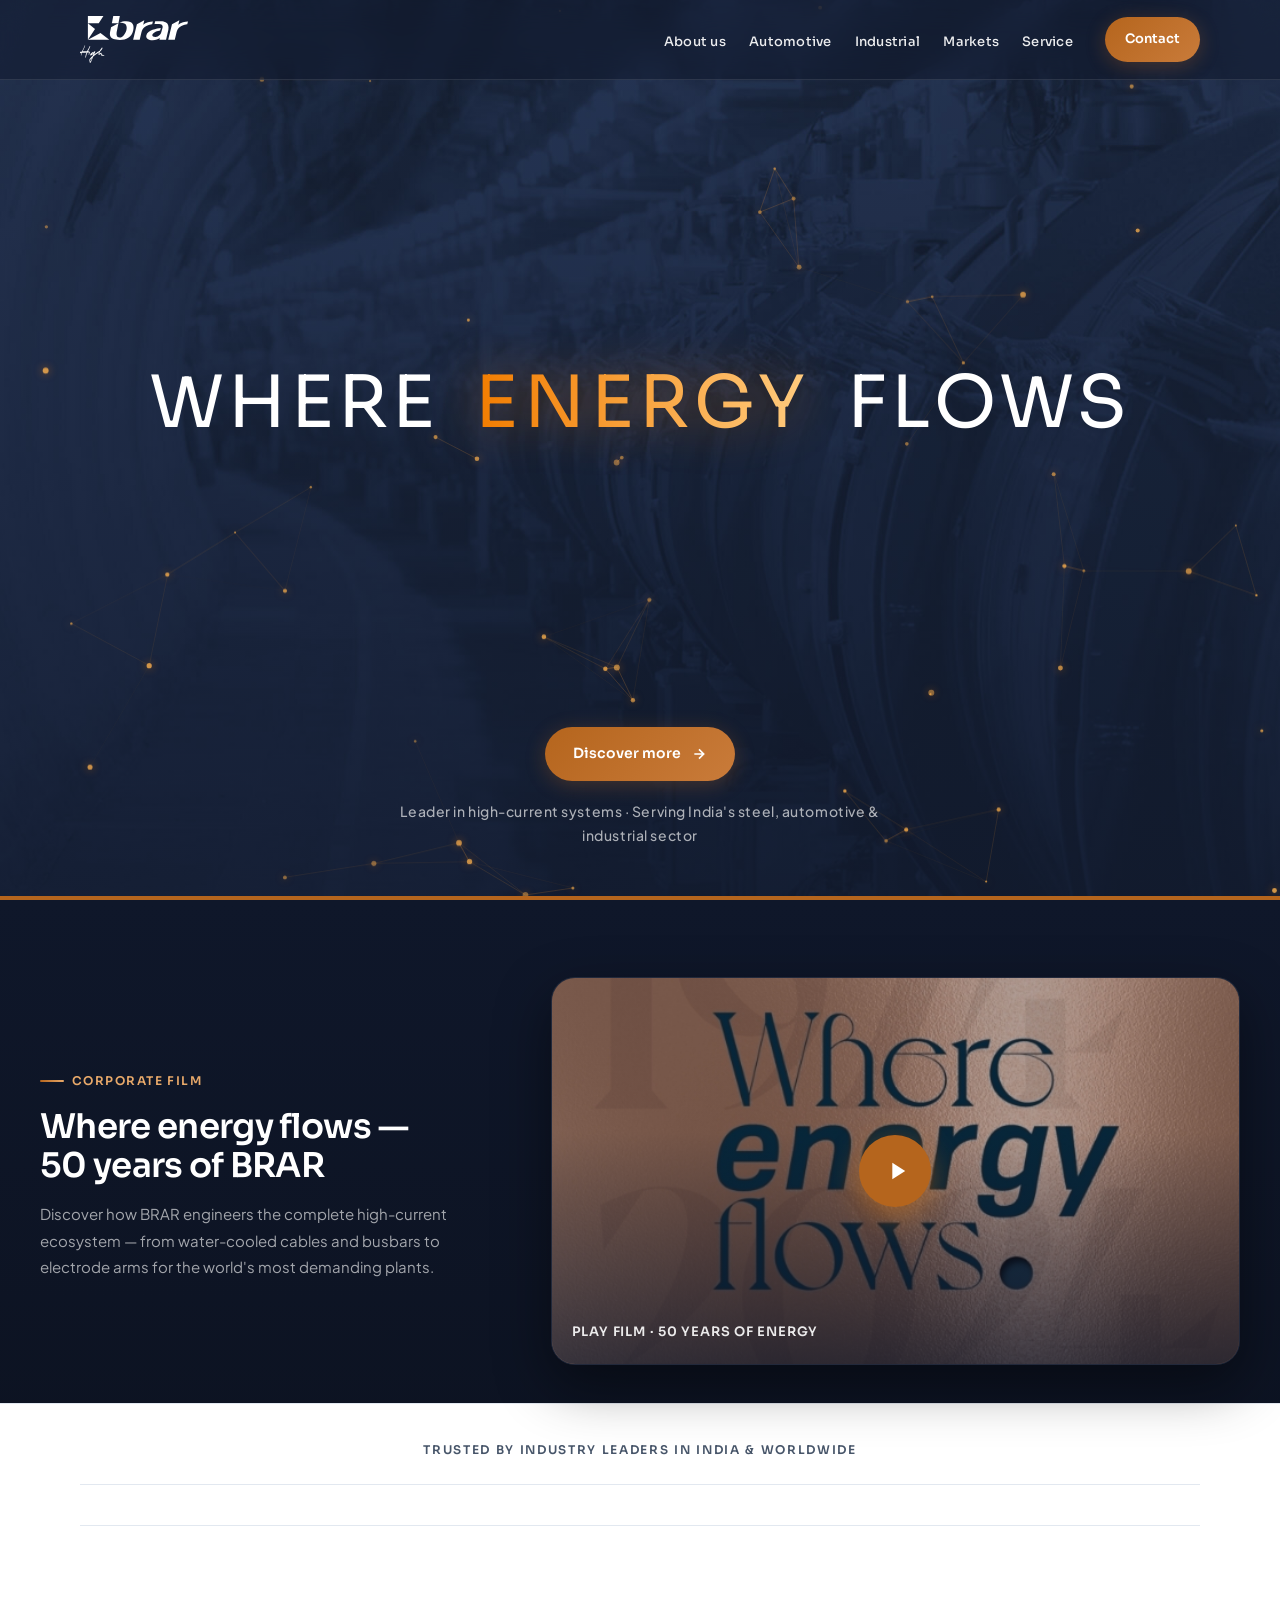
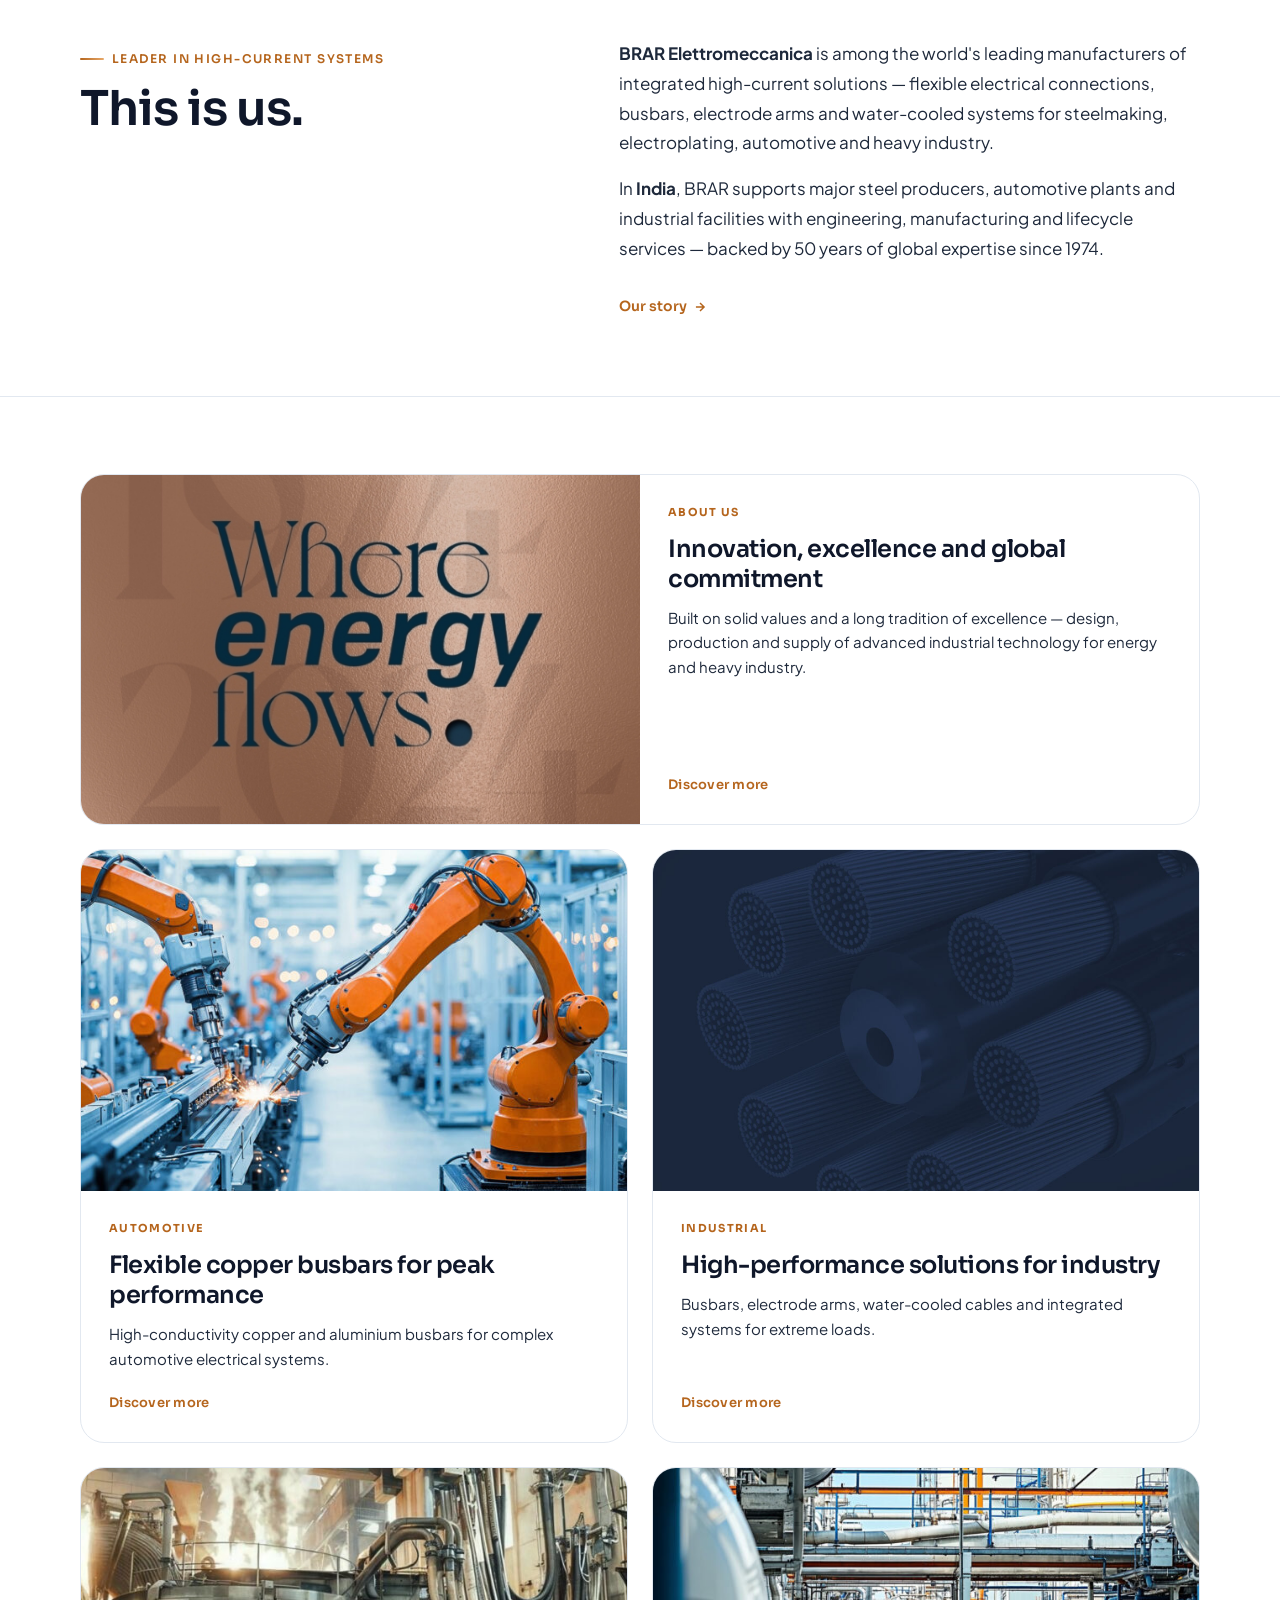
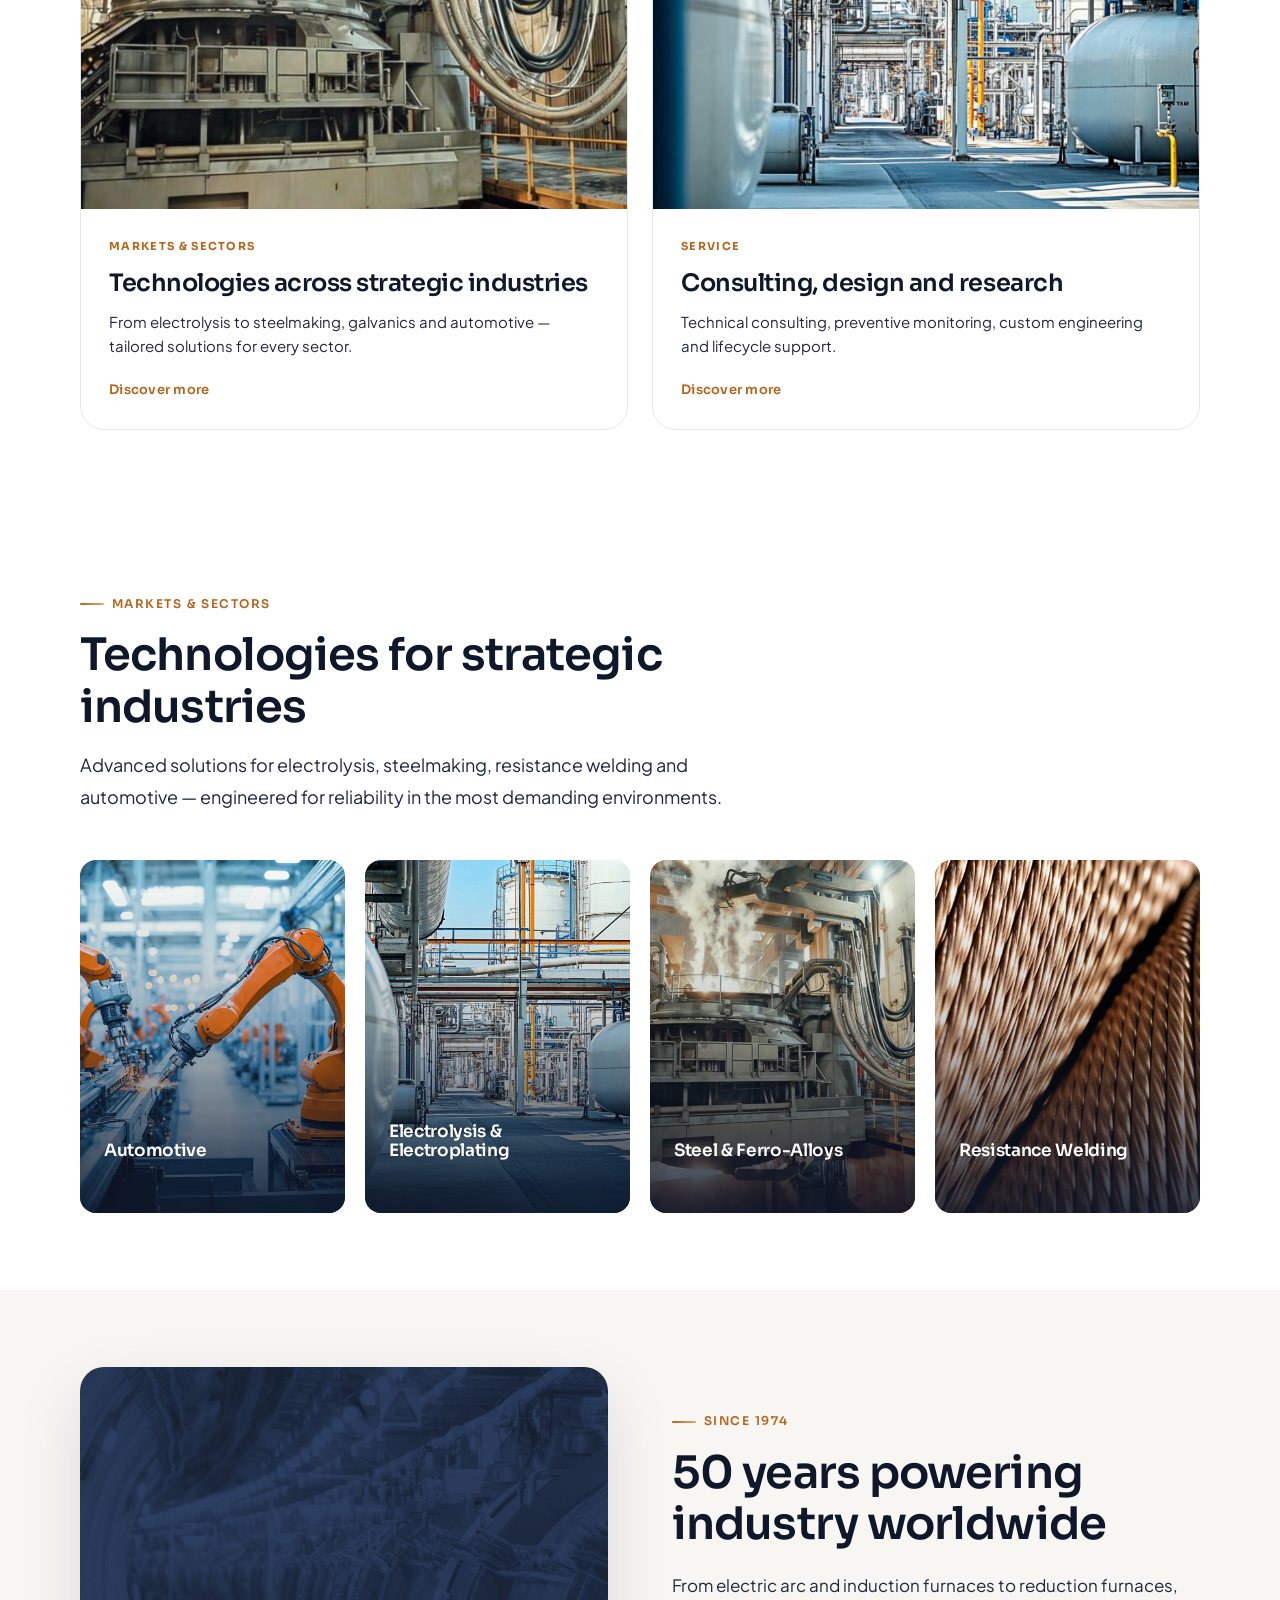
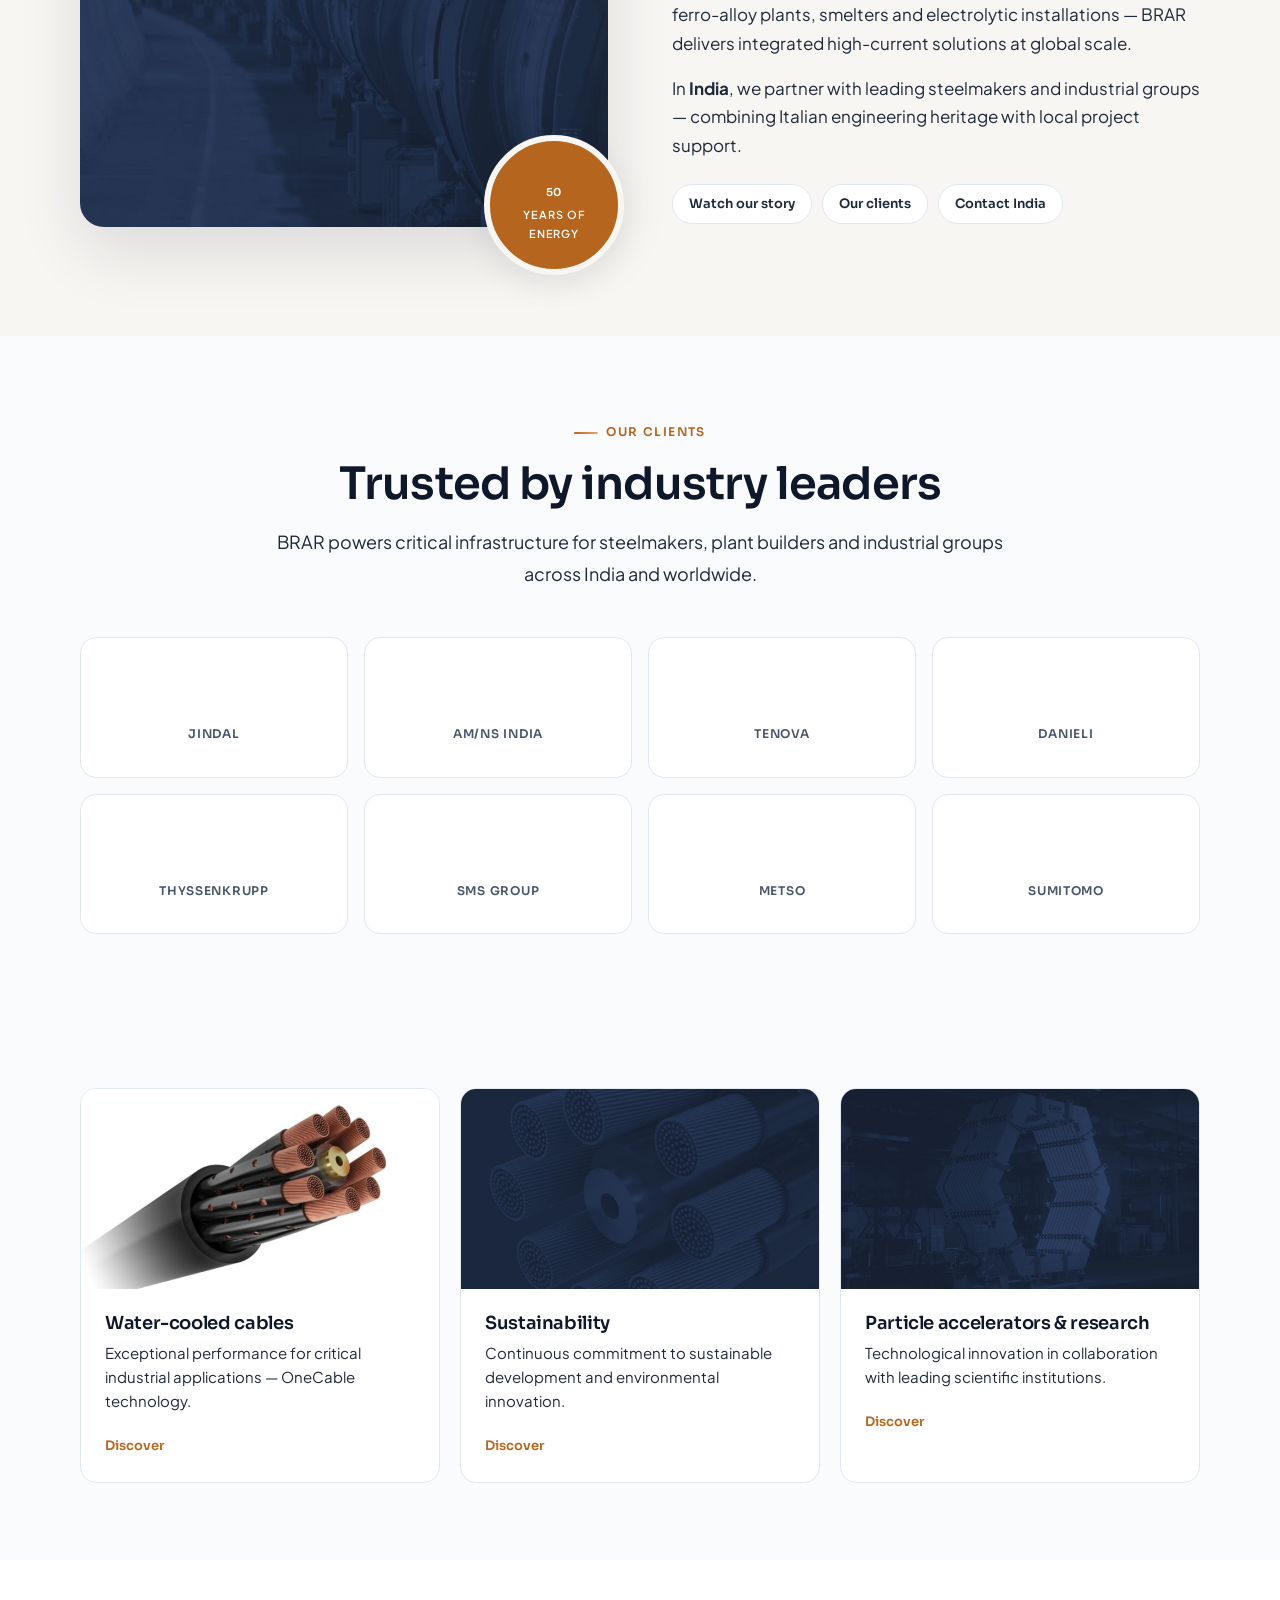
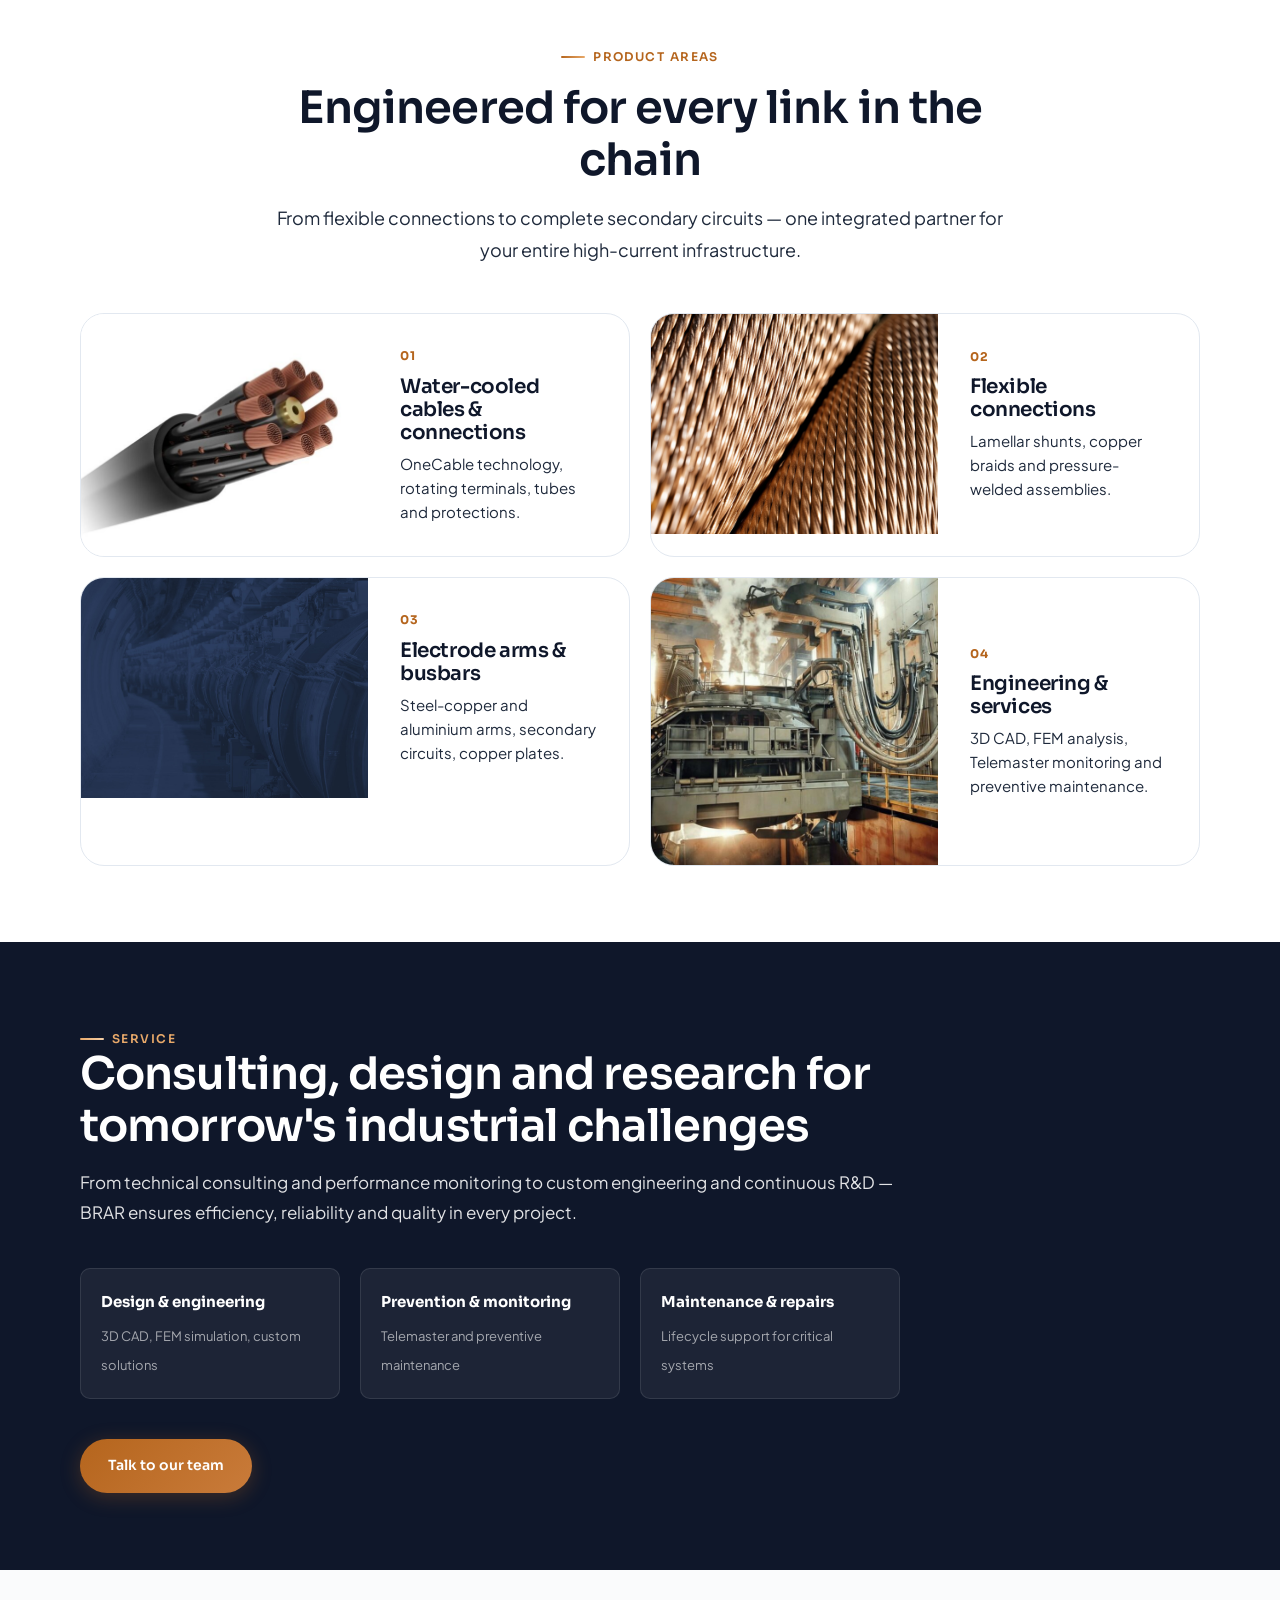
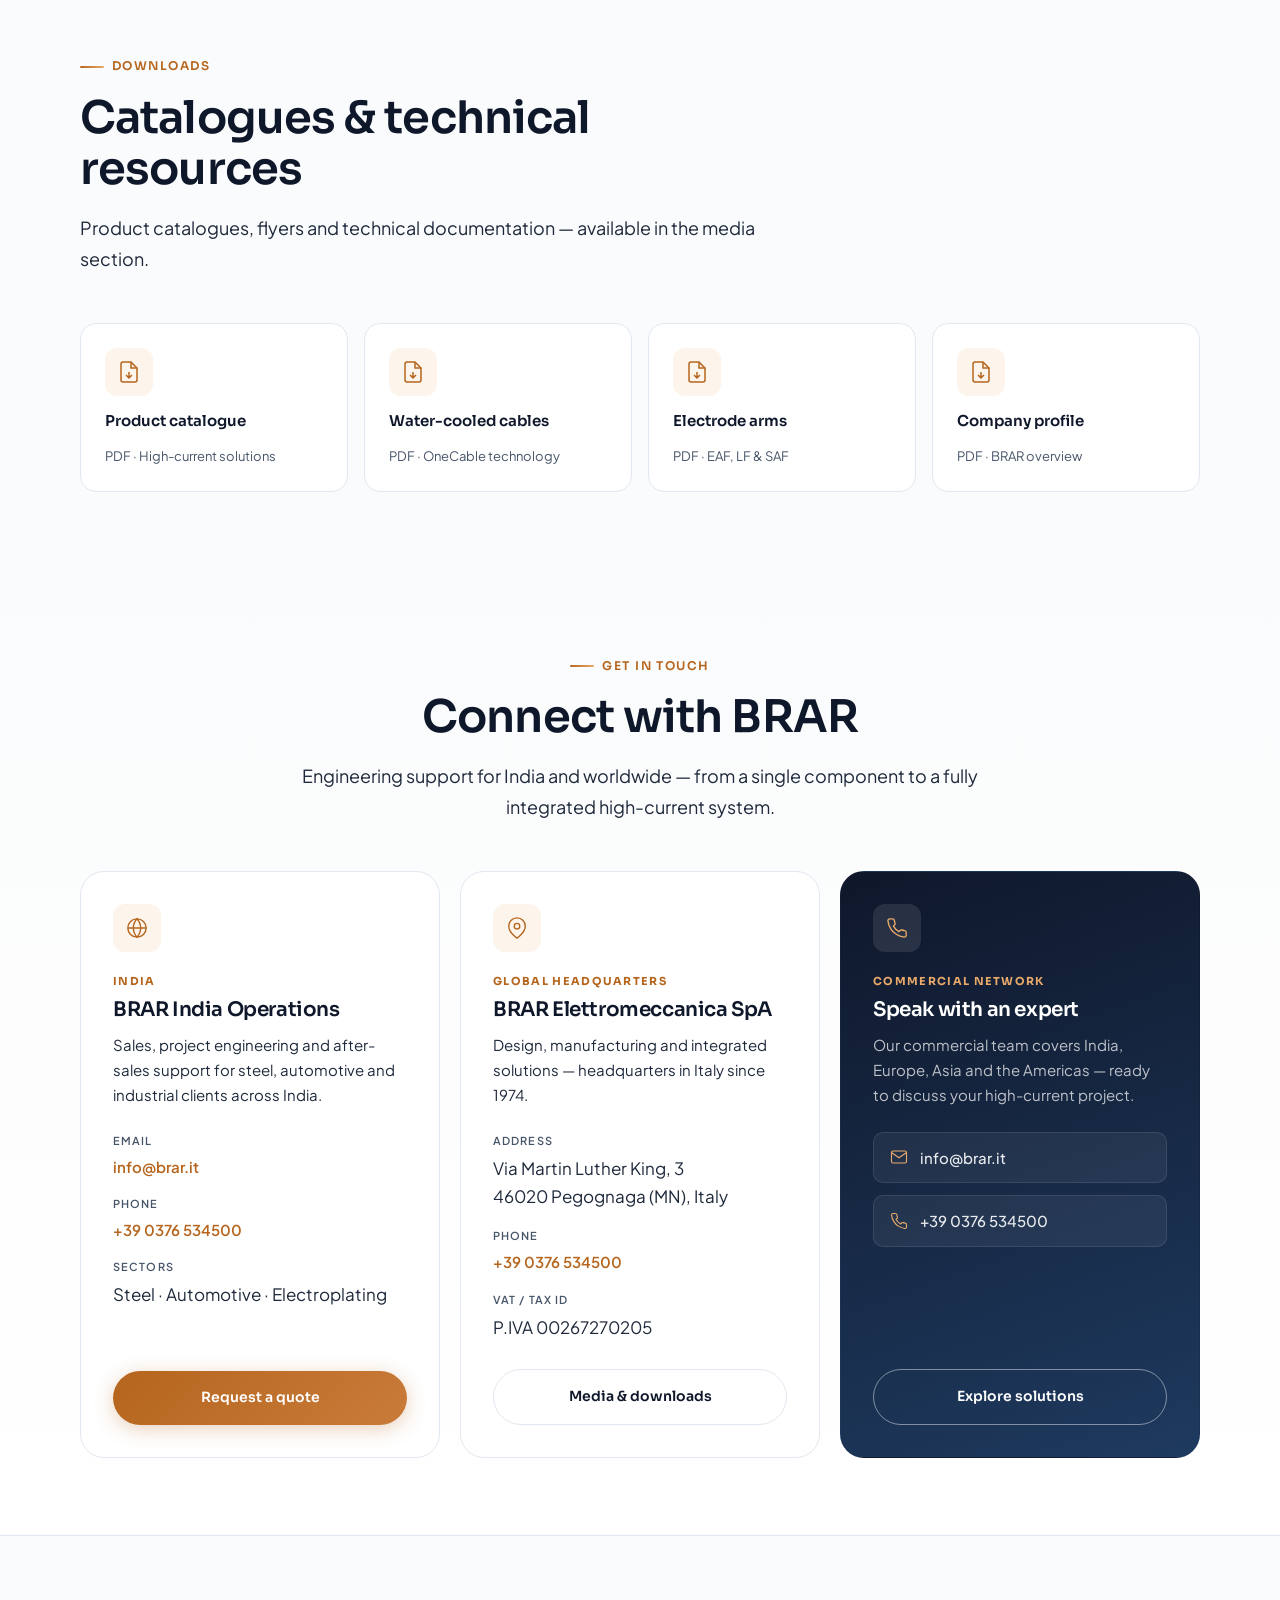
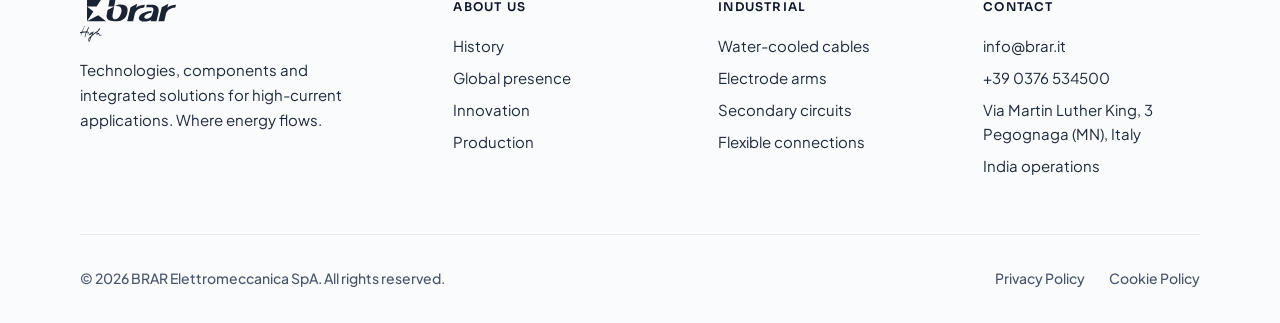
==== commit e4f229e3: "Add BRAR quotation document and update corporate site demo. Includes tiered page packages, English-o" ====
--- a/index.html
+++ b/index.html
@@ -3,11 +3,9 @@
 <head>
   <meta charset="UTF-8">
   <meta name="viewport" content="width=device-width, initial-scale=1.0">
-  <title>BRAR | Where Energy Flows — Integrated High-Current Solutions</title>
-  <meta name="description" content="BRAR Elettromeccanica — Integrated high-current solutions. Busbars, cables, electrode arms, reactors, and flexible connections.">
+  <title>BRAR India | Where Energy Flows — High-Current Solutions</title>
+  <meta name="description" content="BRAR India — Integrated high-current solutions for steel, automotive, electroplating and heavy industry. Technologies, components and engineering across India.">
   <meta name="robots" content="noindex, nofollow, noarchive, nosnippet, noimageindex, nocache">
-  <meta name="googlebot" content="noindex, nofollow, noarchive, nosnippet">
-  <meta name="referrer" content="no-referrer">
   <script>document.documentElement.classList.add('js');</script>
   <link rel="preconnect" href="https://fonts.googleapis.com">
   <link rel="preconnect" href="https://fonts.gstatic.com" crossorigin>
@@ -20,19 +18,22 @@
   <a href="#main" class="skip-link">Skip to main content</a>
 
   <!-- Header -->
-  <header class="site-header" id="header">
+  <header class="site-header site-header--on-hero" id="header">
     <div class="wrap site-header__inner">
       <a href="#hero" class="site-header__logo" aria-label="BRAR Home">
         <img src="assets/logo-dark.svg" alt="BRAR Elettromeccanica" width="108" height="47">
       </a>
       <nav class="site-header__nav" id="mainNav" aria-label="Main navigation">
         <ul class="site-header__links">
-          <li><a href="#products">Products</a></li>
-          <li><a href="#scope">Our Scope</a></li>
-          <li><a href="#industries">Industries</a></li>
-          <li><a href="#about">About</a></li>
+          <li><a href="#about">About us</a></li>
+          <li><a href="#automotive">Automotive</a></li>
+          <li><a href="#products">Industrial</a></li>
+          <li><a href="#sectors">Markets</a></li>
+          <li><a href="#service-block">Service</a></li>
         </ul>
-        <a href="#contact" class="btn btn--copper">Contact Us</a>
+        <div class="site-header__actions">
+          <a href="#contact" class="btn btn--copper btn--sm">Contact</a>
+        </div>
         <button class="menu-btn" id="menuBtn" aria-label="Open menu" aria-expanded="false" aria-controls="navDrawer">
           <span></span><span></span><span></span>
         </button>
@@ -42,448 +43,550 @@
 
   <div class="nav-overlay" id="navOverlay" aria-hidden="true"></div>
   <nav class="nav-drawer" id="navDrawer" aria-label="Mobile navigation">
-    <a href="#products">Products</a>
-    <a href="#scope">Our Scope</a>
-    <a href="#industries">Industries</a>
-    <a href="#about">About</a>
-    <a href="#contact" class="btn btn--copper">Contact Us</a>
+    <a href="#about">About us</a>
+    <a href="#automotive">Automotive</a>
+    <a href="#products">Industrial</a>
+    <a href="#sectors">Markets &amp; Sectors</a>
+    <a href="#service-block">Service</a>
+    <a href="#film">Our film</a>
+    <a href="#clients">Clients</a>
+    <a href="#downloads">Media &amp; Downloads</a>
+    <a href="#contact" class="btn btn--copper">Contact</a>
   </nav>
 
   <main id="main">
 
-  <!-- Hero -->
-  <section class="hero" id="hero">
-    <div class="hero__grid-bg" aria-hidden="true"></div>
-    <div class="hero__glow" aria-hidden="true"></div>
-    <svg class="hero__flow-line" viewBox="0 0 1200 120" preserveAspectRatio="none" aria-hidden="true">
-      <path d="M0,60 Q300,20 600,60 T1200,60" fill="none" stroke="#b5651d" stroke-width="2" stroke-dasharray="8 12">
-        <animate attributeName="stroke-dashoffset" from="0" to="-40" dur="2s" repeatCount="indefinite"/>
-      </path>
-    </svg>
-
-    <div class="wrap hero__inner">
-      <div class="hero__text reveal">
-        <span class="label">Where Energy Flows</span>
-        <h1 class="hero__title">
-          The Complete<br>
-          <span class="highlight">High-Current</span><br>
-          Ecosystem
-        </h1>
-        <p class="hero__desc">While specialists focus on a handful of products, BRAR engineers and delivers the entire spectrum — from water-cooled cables and busbars to electrode arms, reactors, and integrated secondary circuits.</p>
-        <div class="hero__actions">
-          <a href="#products" class="btn btn--copper">
-            Explore Products
-            <svg width="16" height="16" viewBox="0 0 24 24" fill="none" stroke="currentColor" stroke-width="2.5" aria-hidden="true"><path d="M5 12h14M12 5l7 7-7 7"/></svg>
-          </a>
-          <a href="#scope" class="btn btn--ghost">Why BRAR</a>
-        </div>
-        <div class="hero__metrics">
-          <div>
-            <div class="metric__val" data-count="50"><span class="metric__count">0</span><span class="metric__suffix">+</span></div>
-            <div class="metric__lbl">Years of Excellence</div>
-          </div>
-          <div>
-            <div class="metric__val" data-count="15"><span class="metric__count">0</span><span class="metric__suffix">+</span></div>
-            <div class="metric__lbl">Product Lines</div>
-          </div>
-          <div>
-            <div class="metric__val">1</div>
-            <div class="metric__lbl">Integrated Partner</div>
-          </div>
-        </div>
-      </div>
-
-      <div class="hero__visual reveal reveal-delay-2">
-        <div class="hero__img-main">
-          <img src="assets/images/hero-01.jpg" alt="BRAR high-current industrial systems" width="800" height="600" fetchpriority="high">
-        </div>
-        <div class="hero__img-float">
-          <img src="assets/images/one-cable.jpg" alt="BRAR One Cable technology" width="400" height="300" loading="lazy">
-        </div>
-        <div class="hero__badge">
-          <div class="hero__badge-icon">
-            <svg width="22" height="22" viewBox="0 0 24 24" fill="none" stroke="currentColor" stroke-width="2"><path d="M13 2L3 14h9l-1 8 10-12h-9l1-8z"/></svg>
-          </div>
-          <div>
-            <strong>15+</strong>
-            <span>Product Categories</span>
-          </div>
-        </div>
-      </div>
-    </div>
-  </section>
-
-  <!-- Product marquee -->
-  <div class="marquee-section" role="region" aria-label="Product categories">
-    <div class="marquee">
-      <div class="marquee__track">
-        <span class="marquee__item"><span class="marquee__dot"></span>Water-Cooled Cables</span>
-        <span class="marquee__item"><span class="marquee__dot"></span>Flexible Connections</span>
-        <span class="marquee__item"><span class="marquee__dot"></span>Aluminium Busbars</span>
-        <span class="marquee__item"><span class="marquee__dot"></span>Electrode Arms</span>
-        <span class="marquee__item"><span class="marquee__dot"></span>Secondary Circuits</span>
-        <span class="marquee__item"><span class="marquee__dot"></span>Copper Plates</span>
-        <span class="marquee__item"><span class="marquee__dot"></span>Water-Cooled Reactors</span>
-        <span class="marquee__item"><span class="marquee__dot"></span>Welding Cables</span>
-        <span class="marquee__item"><span class="marquee__dot"></span>SAF Furnace Cables</span>
-        <span class="marquee__item"><span class="marquee__dot"></span>Engineering &amp; Services</span>
-      </div>
-      <div class="marquee__track" aria-hidden="true">
-        <span class="marquee__item"><span class="marquee__dot"></span>Water-Cooled Cables</span>
-        <span class="marquee__item"><span class="marquee__dot"></span>Flexible Connections</span>
-        <span class="marquee__item"><span class="marquee__dot"></span>Aluminium Busbars</span>
-        <span class="marquee__item"><span class="marquee__dot"></span>Electrode Arms</span>
-        <span class="marquee__item"><span class="marquee__dot"></span>Secondary Circuits</span>
-        <span class="marquee__item"><span class="marquee__dot"></span>Copper Plates</span>
-        <span class="marquee__item"><span class="marquee__dot"></span>Water-Cooled Reactors</span>
-        <span class="marquee__item"><span class="marquee__dot"></span>Welding Cables</span>
-        <span class="marquee__item"><span class="marquee__dot"></span>SAF Furnace Cables</span>
-        <span class="marquee__item"><span class="marquee__dot"></span>Engineering &amp; Services</span>
-      </div>
-    </div>
-  </div>
-
-  <!-- Trust Strip -->
-  <section class="trust-strip" aria-label="Key capabilities">
-    <div class="wrap">
-      <div class="trust-strip__grid">
-        <div class="trust-item reveal">
-          <div class="trust-item__icon">
-            <svg width="20" height="20" viewBox="0 0 24 24" fill="none" stroke="currentColor" stroke-width="2"><path d="M12 22s8-4 8-10V5l-8-3-8 3v7c0 6 8 10 8 10z"/></svg>
-          </div>
-          <div>
-            <strong>Certified Quality</strong>
-            <p>Safety standards and industrial certifications across all product lines.</p>
-          </div>
-        </div>
-        <div class="trust-item reveal reveal-delay-1">
-          <div class="trust-item__icon">
-            <svg width="20" height="20" viewBox="0 0 24 24" fill="none" stroke="currentColor" stroke-width="2"><circle cx="12" cy="12" r="10"/><path d="M2 12h20M12 2a15.3 15.3 0 014 10 15.3 15.3 0 01-4 10 15.3 15.3 0 01-4-10 15.3 15.3 0 014-10z"/></svg>
-          </div>
-          <div>
-            <strong>Global Operations</strong>
-            <p>Serving steelmakers and industrial plants across Europe, Asia, and the Americas.</p>
-          </div>
-        </div>
-        <div class="trust-item reveal reveal-delay-2">
-          <div class="trust-item__icon">
-            <svg width="20" height="20" viewBox="0 0 24 24" fill="none" stroke="currentColor" stroke-width="2"><path d="M14.7 6.3a1 1 0 000 1.4l1.6 1.6a1 1 0 001.4 0l3.77-3.77a6 6 0 01-7.94 7.94l-6.91 6.91a2.12 2.12 0 01-3-3l6.91-6.91a6 6 0 017.94-7.94l-3.76 3.76z"/></svg>
-          </div>
-          <div>
-            <strong>In-House Engineering</strong>
-            <p>3D CAD, FEM analysis, and custom design from concept to commissioning.</p>
-          </div>
-        </div>
-        <div class="trust-item reveal reveal-delay-3">
-          <div class="trust-item__icon">
-            <svg width="20" height="20" viewBox="0 0 24 24" fill="none" stroke="currentColor" stroke-width="2"><path d="M13 2L3 14h9l-1 8 10-12h-9l1-8z"/></svg>
-          </div>
-          <div>
-            <strong>End-to-End Supply</strong>
-            <p>One manufacturer for every link — cables, arms, busbars, circuits, and more.</p>
-          </div>
-        </div>
-      </div>
-    </div>
-  </section>
-
-  <!-- Scope Comparison -->
-  <section class="section" id="scope">
+  <!-- Hero — energy field + cinematic slider -->
+  <section class="hero hero--brar" id="hero">
+    <div class="hero__slider" id="heroSlider" aria-hidden="true">
+      <div class="hero__slide is-active" style="--slide-i:0"><img src="assets/images/hero-01.jpg" alt="" width="1920" height="1080"></div>
+      <div class="hero__slide" style="--slide-i:1"><img src="assets/images/hero-02.jpg" alt="" width="1920" height="1080" loading="lazy"></div>
+      <div class="hero__slide" style="--slide-i:2"><img src="assets/images/hero-03.jpg" alt="" width="1920" height="1080" loading="lazy"></div>
+      <div class="hero__slide" style="--slide-i:3"><img src="assets/images/industrial.jpg" alt="" width="1920" height="1080" loading="lazy"></div>
+    </div>
+    <div class="hero__overlay" aria-hidden="true"></div>
+    <canvas class="hero__canvas" id="energyCanvas" aria-hidden="true"></canvas>
+
+    <div class="hero__center">
+      <h1 class="hero__title-brar" aria-label="Where energy flows">
+        <span class="hero__title-line hero__title-line--reveal" style="--word-i:0">Where</span>
+        <span class="hero__title-line hero__title-line--accent hero__title-line--reveal" style="--word-i:1">
+          <span class="hero__energy-glow">energy</span>
+        </span>
+        <span class="hero__title-line hero__title-line--reveal" style="--word-i:2">flows</span>
+      </h1>
+    </div>
+
+    <div class="hero__bottom">
+      <a href="#portals" class="btn btn--copper hero__discover">
+        Discover more
+        <svg width="16" height="16" viewBox="0 0 24 24" fill="none" stroke="currentColor" stroke-width="2.5" aria-hidden="true"><path d="M5 12h14M12 5l7 7-7 7"/></svg>
+      </a>
+      <p class="hero__subtitle">Leader in high-current systems · Serving India's steel, automotive &amp; industrial sector</p>
+    </div>
+  </section>
+
+  <!-- Corporate film — directly below hero -->
+  <section class="hero-film" id="film">
+    <div class="wrap hero-film__inner">
+      <div class="hero-film__copy reveal">
+        <span class="label label--light">Corporate film</span>
+        <h2>Where energy flows —<br>50 years of BRAR</h2>
+        <p>Discover how BRAR engineers the complete high-current ecosystem — from water-cooled cables and busbars to electrode arms for the world's most demanding plants.</p>
+      </div>
+      <div class="hero-film__player reveal reveal-delay-1" id="filmPlayer">
+        <div class="video-facade" id="videoFacade" role="button" tabindex="0" aria-label="Play BRAR corporate film">
+          <img src="assets/images/where-energy-flows.jpg" alt="" class="video-facade__poster" width="1280" height="720" loading="lazy">
+          <div class="video-facade__overlay"></div>
+          <button type="button" class="video-facade__play" aria-hidden="true">
+            <svg width="28" height="28" viewBox="0 0 24 24" fill="currentColor" aria-hidden="true"><path d="M8 5v14l11-7z"/></svg>
+          </button>
+          <span class="video-facade__label">Play film · 50 years of energy</span>
+        </div>
+        <div class="video-embed" id="videoEmbed" hidden>
+          <div class="video-embed__ratio">
+            <iframe
+              id="vimeoFrame"
+              src=""
+              data-src="https://player.vimeo.com/video/1026887430?autoplay=1&title=0&byline=0&portrait=0"
+              title="BRAR — 50 Years Anniversary"
+              allow="autoplay; fullscreen; picture-in-picture"
+              allowfullscreen
+              loading="lazy"></iframe>
+          </div>
+        </div>
+      </div>
+    </div>
+
+    <!-- Client logos — visible right below the film -->
+    <div class="hero-film__clients" id="clients">
+      <div class="wrap">
+        <p class="partners__label">Trusted by industry leaders in India &amp; worldwide</p>
+        <div class="partners partners--animated" aria-label="Industry partners">
+          <div class="partners__track">
+            <div class="partners__slide">
+              <img src="assets/images/partners/jindal.png" alt="Jindal" class="partners__logo" width="100" height="36" loading="lazy">
+              <img src="assets/images/partners/mittal.png" alt="AM/NS India" class="partners__logo" width="100" height="36" loading="lazy">
+              <img src="assets/images/partners/tenova.png" alt="Tenova" class="partners__logo" width="100" height="36" loading="lazy">
+              <img src="assets/images/partners/danieli.png" alt="Danieli" class="partners__logo" width="100" height="36" loading="lazy">
+              <img src="assets/images/partners/thyssenkrupp.png" alt="thyssenkrupp" class="partners__logo" width="100" height="36" loading="lazy">
+              <img src="assets/images/partners/sms-group.png" alt="SMS group" class="partners__logo" width="100" height="36" loading="lazy">
+              <img src="assets/images/partners/metso.png" alt="Metso" class="partners__logo" width="100" height="36" loading="lazy">
+              <img src="assets/images/partners/sumitomo.png" alt="Sumitomo" class="partners__logo" width="100" height="36" loading="lazy">
+            </div>
+            <div class="partners__slide" aria-hidden="true">
+              <img src="assets/images/partners/jindal.png" alt="" class="partners__logo" width="100" height="36" loading="lazy">
+              <img src="assets/images/partners/mittal.png" alt="" class="partners__logo" width="100" height="36" loading="lazy">
+              <img src="assets/images/partners/tenova.png" alt="" class="partners__logo" width="100" height="36" loading="lazy">
+              <img src="assets/images/partners/danieli.png" alt="" class="partners__logo" width="100" height="36" loading="lazy">
+              <img src="assets/images/partners/thyssenkrupp.png" alt="" class="partners__logo" width="100" height="36" loading="lazy">
+              <img src="assets/images/partners/sms-group.png" alt="" class="partners__logo" width="100" height="36" loading="lazy">
+              <img src="assets/images/partners/metso.png" alt="" class="partners__logo" width="100" height="36" loading="lazy">
+              <img src="assets/images/partners/sumitomo.png" alt="" class="partners__logo" width="100" height="36" loading="lazy">
+            </div>
+          </div>
+        </div>
+      </div>
+    </div>
+  </section>
+
+  <!-- Intro — BRAR "Leader nei sistemi ad alta corrente" -->
+  <section class="intro-strip" id="about">
+    <div class="wrap">
+      <div class="intro-strip__grid">
+        <div class="intro-strip__lead reveal">
+          <span class="label">Leader in high-current systems</span>
+          <h2>This is us.</h2>
+        </div>
+        <div class="intro-strip__text reveal reveal-delay-1">
+          <p><strong>BRAR Elettromeccanica</strong> is among the world's leading manufacturers of integrated high-current solutions — flexible electrical connections, busbars, electrode arms and water-cooled systems for steelmaking, electroplating, automotive and heavy industry.</p>
+          <p>In <strong>India</strong>, BRAR supports major steel producers, automotive plants and industrial facilities with engineering, manufacturing and lifecycle services — backed by 50 years of global expertise since 1974.</p>
+          <a href="#heritage" class="text-link">Our story <svg width="14" height="14" viewBox="0 0 24 24" fill="none" stroke="currentColor" stroke-width="2.5" aria-hidden="true"><path d="M5 12h14M12 5l7 7-7 7"/></svg></a>
+        </div>
+      </div>
+    </div>
+  </section>
+
+  <!-- Portal cards — BRAR homepage sections -->
+  <section class="section section--tight" id="portals">
+    <div class="wrap">
+      <div class="portal-grid">
+        <article class="portal-card portal-card--wide reveal" id="about-portal">
+          <a href="#about" class="portal-card__link">
+            <div class="portal-card__media">
+              <img src="assets/images/where-energy-flows.jpg" alt="BRAR global operations" width="800" height="500" loading="lazy">
+            </div>
+            <div class="portal-card__body">
+              <span class="portal-card__tag">About us</span>
+              <h3>Innovation, excellence and global commitment</h3>
+              <p>Built on solid values and a long tradition of excellence — design, production and supply of advanced industrial technology for energy and heavy industry.</p>
+              <span class="portal-card__cta">Discover more</span>
+            </div>
+          </a>
+        </article>
+
+        <article class="portal-card reveal reveal-delay-1">
+          <a href="#automotive" class="portal-card__link">
+            <div class="portal-card__media">
+              <img src="assets/images/welding.jpg" alt="Automotive busbars and connections" width="600" height="400" loading="lazy">
+            </div>
+            <div class="portal-card__body">
+              <span class="portal-card__tag">Automotive</span>
+              <h3>Flexible copper busbars for peak performance</h3>
+              <p>High-conductivity copper and aluminium busbars for complex automotive electrical systems.</p>
+              <span class="portal-card__cta">Discover more</span>
+            </div>
+          </a>
+        </article>
+
+        <article class="portal-card reveal reveal-delay-2">
+          <a href="#products" class="portal-card__link">
+            <div class="portal-card__media">
+              <img src="assets/images/industrial.jpg" alt="Industrial high-current solutions" width="600" height="400" loading="lazy">
+            </div>
+            <div class="portal-card__body">
+              <span class="portal-card__tag">Industrial</span>
+              <h3>High-performance solutions for industry</h3>
+              <p>Busbars, electrode arms, water-cooled cables and integrated systems for extreme loads.</p>
+              <span class="portal-card__cta">Discover more</span>
+            </div>
+          </a>
+        </article>
+
+        <article class="portal-card reveal reveal-delay-1">
+          <a href="#sectors" class="portal-card__link">
+            <div class="portal-card__media">
+              <img src="assets/images/steel.jpg" alt="Steel and industrial markets" width="600" height="400" loading="lazy">
+            </div>
+            <div class="portal-card__body">
+              <span class="portal-card__tag">Markets &amp; Sectors</span>
+              <h3>Technologies across strategic industries</h3>
+              <p>From electrolysis to steelmaking, galvanics and automotive — tailored solutions for every sector.</p>
+              <span class="portal-card__cta">Discover more</span>
+            </div>
+          </a>
+        </article>
+
+        <article class="portal-card reveal reveal-delay-2">
+          <a href="#service-block" class="portal-card__link">
+            <div class="portal-card__media">
+              <img src="assets/images/electrolysis.jpg" alt="BRAR engineering services" width="600" height="400" loading="lazy">
+            </div>
+            <div class="portal-card__body">
+              <span class="portal-card__tag">Service</span>
+              <h3>Consulting, design and research</h3>
+              <p>Technical consulting, preventive monitoring, custom engineering and lifecycle support.</p>
+              <span class="portal-card__cta">Discover more</span>
+            </div>
+          </a>
+        </article>
+      </div>
+    </div>
+  </section>
+
+  <!-- Sectors — BRAR "Settori e aree di mercato" -->
+  <section class="section" id="sectors">
     <div class="wrap">
       <div class="section-head reveal">
-        <span class="label">The BRAR Difference</span>
-        <h2>Everything They Make —<br>and Far Beyond</h2>
-        <p class="lead">Most high-current manufacturers specialise in two or three product areas. BRAR is the single source for your entire power transmission infrastructure.</p>
-      </div>
-
-      <div class="scope">
-        <article class="scope-card scope-card--dim reveal reveal-delay-1">
-          <div class="scope-card__tag">Typical Competitor</div>
-          <h3>Narrow Focus</h3>
-          <p>Specialists typically cover only a fraction of what modern industrial plants require — leaving you to coordinate multiple suppliers.</p>
-          <div class="scope-pills">
-            <span class="scope-pill">Busbars</span>
-            <span class="scope-pill">Cables</span>
-            <span class="scope-pill">Connectors</span>
-          </div>
-          <div class="scope-card__count">3</div>
-        </article>
-
-        <article class="scope-card scope-card--featured reveal reveal-delay-2">
-          <div class="scope-card__tag">BRAR Ecosystem</div>
-          <h3>Complete Integration</h3>
-          <p>One manufacturer, one engineering team, one quality standard — across every component of your high-current system.</p>
-          <div class="scope-pills">
-            <span class="scope-pill">Cables &amp; Reactors</span>
-            <span class="scope-pill">Busbars &amp; Circuits</span>
-            <span class="scope-pill">Electrode Arms</span>
-            <span class="scope-pill">Flexible Connections</span>
-            <span class="scope-pill">Copper Components</span>
-            <span class="scope-pill">Engineering</span>
-            <span class="scope-pill">+ More</span>
-          </div>
-          <div class="scope-card__count">15+</div>
-        </article>
-      </div>
-    </div>
-  </section>
-
-  <!-- Product Portfolio -->
-  <section class="section section--bg" id="products">
-    <div class="wrap">
-      <div class="section-head section-head--center section-head--wide reveal">
-        <span class="label">Product Portfolio</span>
-        <h2>Engineered for Every Link<br>in the Chain</h2>
-        <p class="lead">Critical components and integrated solutions designed for reliability in the world's most demanding industrial environments.</p>
-      </div>
-
-      <div class="products">
-        <!-- Featured row: hero product + value prop -->
-        <div class="products__featured">
-          <article class="product-card product-card--hero reveal">
-            <div class="product-card__media">
-              <img src="assets/images/one-cable.jpg" alt="Water-cooled cables" width="600" height="400" loading="lazy">
-              <span class="product-card__badge">Flagship</span>
-            </div>
-            <div class="product-card__body">
-              <span class="product-card__num">01</span>
-              <h3>Water-Cooled Cables</h3>
-              <p>One Cable technology for EAF, induction, and electroplating — exceptional performance in extreme operating conditions.</p>
-              <a href="#contact" class="product-card__link">Discuss your project <svg width="14" height="14" viewBox="0 0 24 24" fill="none" stroke="currentColor" stroke-width="2.5" aria-hidden="true"><path d="M5 12h14M12 5l7 7-7 7"/></svg></a>
-            </div>
-          </article>
-
-          <article class="product-card product-card--value reveal reveal-delay-1">
-            <div class="product-card__value-inner">
-              <span class="label">Integrated</span>
-              <h3>One Partner.<br>Every Component.</h3>
-              <p>From design and FEM simulation to manufacturing, installation, and lifecycle maintenance — all under one roof.</p>
-              <ul class="product-card__list">
-                <li>15+ product categories</li>
-                <li>Single quality standard</li>
-                <li>Full engineering support</li>
-              </ul>
-            </div>
-          </article>
-        </div>
-
-        <!-- Uniform 3-column grid -->
-        <div class="products__grid">
-          <article class="product-card reveal">
-            <div class="product-card__media">
+        <span class="label">Markets &amp; sectors</span>
+        <h2>Technologies for strategic industries</h2>
+        <p class="lead">Advanced solutions for electrolysis, steelmaking, resistance welding and automotive — engineered for reliability in the most demanding environments.</p>
+      </div>
+
+      <div class="sector-grid">
+        <article class="sector-card reveal" id="automotive">
+          <a href="#contact" class="sector-card__link">
+            <div class="sector-card__img"><img src="assets/images/welding.jpg" alt="Automotive" width="600" height="400" loading="lazy"></div>
+            <div class="sector-card__overlay">
+              <h3>Automotive</h3>
+              <span class="sector-card__cta">Discover</span>
+            </div>
+          </a>
+        </article>
+        <article class="sector-card reveal reveal-delay-1">
+          <a href="#contact" class="sector-card__link">
+            <div class="sector-card__img"><img src="assets/images/electrolysis.jpg" alt="Electrolysis and electroplating" width="600" height="400" loading="lazy"></div>
+            <div class="sector-card__overlay">
+              <h3>Electrolysis &amp; Electroplating</h3>
+              <span class="sector-card__cta">Discover</span>
+            </div>
+          </a>
+        </article>
+        <article class="sector-card reveal reveal-delay-2">
+          <a href="#contact" class="sector-card__link">
+            <div class="sector-card__img"><img src="assets/images/steel.jpg" alt="Steel and ferro-alloys" width="600" height="400" loading="lazy"></div>
+            <div class="sector-card__overlay">
+              <h3>Steel &amp; Ferro-Alloys</h3>
+              <span class="sector-card__cta">Discover</span>
+            </div>
+          </a>
+        </article>
+        <article class="sector-card reveal reveal-delay-3">
+          <a href="#contact" class="sector-card__link">
+            <div class="sector-card__img"><img src="assets/images/copper-bg.jpg" alt="Resistance welding" width="600" height="400" loading="lazy"></div>
+            <div class="sector-card__overlay">
+              <h3>Resistance Welding</h3>
+              <span class="sector-card__cta">Discover</span>
+            </div>
+          </a>
+        </article>
+      </div>
+    </div>
+  </section>
+
+  <!-- Heritage — 50 years + BRAR film -->
+  <section class="section section--warm" id="heritage">
+    <div class="wrap">
+      <div class="heritage">
+        <div class="heritage__media reveal">
+          <div class="heritage__img">
+            <img src="assets/images/hero-02.jpg" alt="BRAR industrial manufacturing" width="800" height="600" loading="lazy">
+          </div>
+          <div class="heritage__badge">
+            <strong data-count="50"><span class="metric__count">0</span></strong>
+            <span>Years of<br>energy</span>
+          </div>
+        </div>
+        <div class="heritage__content reveal reveal-delay-2">
+          <span class="label">Since 1974</span>
+          <h2>50 years powering industry worldwide</h2>
+          <p>From electric arc and induction furnaces to reduction furnaces, ferro-alloy plants, smelters and electrolytic installations — BRAR delivers integrated high-current solutions at global scale.</p>
+          <p>In <strong>India</strong>, we partner with leading steelmakers and industrial groups — combining Italian engineering heritage with local project support.</p>
+          <div class="heritage__links">
+            <a href="#film" class="heritage__pill">Watch our story</a>
+            <a href="#clients" class="heritage__pill">Our clients</a>
+            <a href="#contact" class="heritage__pill">Contact India</a>
+          </div>
+        </div>
+      </div>
+    </div>
+  </section>
+
+  <!-- Clients — logo grid -->
+  <section class="section section--bg" id="clients-grid">
+    <div class="wrap">
+      <div class="section-head section-head--center reveal">
+        <span class="label">Our clients</span>
+        <h2>Trusted by industry leaders</h2>
+        <p class="lead">BRAR powers critical infrastructure for steelmakers, plant builders and industrial groups across India and worldwide.</p>
+      </div>
+      <div class="clients-grid">
+        <div class="client-card reveal"><img src="assets/images/partners/jindal.png" alt="Jindal" width="120" height="44" loading="lazy"><span>Jindal</span></div>
+        <div class="client-card reveal reveal-delay-1"><img src="assets/images/partners/mittal.png" alt="AM/NS India" width="120" height="44" loading="lazy"><span>AM/NS India</span></div>
+        <div class="client-card reveal reveal-delay-2"><img src="assets/images/partners/tenova.png" alt="Tenova" width="120" height="44" loading="lazy"><span>Tenova</span></div>
+        <div class="client-card reveal reveal-delay-3"><img src="assets/images/partners/danieli.png" alt="Danieli" width="120" height="44" loading="lazy"><span>Danieli</span></div>
+        <div class="client-card reveal"><img src="assets/images/partners/thyssenkrupp.png" alt="thyssenkrupp" width="120" height="44" loading="lazy"><span>thyssenkrupp</span></div>
+        <div class="client-card reveal reveal-delay-1"><img src="assets/images/partners/sms-group.png" alt="SMS group" width="120" height="44" loading="lazy"><span>SMS group</span></div>
+        <div class="client-card reveal reveal-delay-2"><img src="assets/images/partners/metso.png" alt="Metso" width="120" height="44" loading="lazy"><span>Metso</span></div>
+        <div class="client-card reveal reveal-delay-3"><img src="assets/images/partners/sumitomo.png" alt="Sumitomo" width="120" height="44" loading="lazy"><span>Sumitomo</span></div>
+      </div>
+    </div>
+  </section>
+
+  <!-- Spotlight trio — BRAR homepage cards -->
+  <section class="section section--bg">
+    <div class="wrap">
+      <div class="spotlight-grid">
+        <article class="spotlight-card reveal">
+          <a href="#products" class="spotlight-card__link">
+            <div class="spotlight-card__img"><img src="assets/images/one-cable.jpg" alt="Water-cooled cables" width="600" height="400" loading="lazy"></div>
+            <div class="spotlight-card__body">
+              <h3>Water-cooled cables</h3>
+              <p>Exceptional performance for critical industrial applications — OneCable technology.</p>
+              <span class="spotlight-card__cta">Discover</span>
+            </div>
+          </a>
+        </article>
+        <article class="spotlight-card reveal reveal-delay-1">
+          <a href="#about" class="spotlight-card__link">
+            <div class="spotlight-card__img"><img src="assets/images/industrial.jpg" alt="Sustainability" width="600" height="400" loading="lazy"></div>
+            <div class="spotlight-card__body">
+              <h3>Sustainability</h3>
+              <p>Continuous commitment to sustainable development and environmental innovation.</p>
+              <span class="spotlight-card__cta">Discover</span>
+            </div>
+          </a>
+        </article>
+        <article class="spotlight-card reveal reveal-delay-2">
+          <a href="#sectors" class="spotlight-card__link">
+            <div class="spotlight-card__img"><img src="assets/images/hero-03.jpg" alt="Research centers" width="600" height="400" loading="lazy"></div>
+            <div class="spotlight-card__body">
+              <h3>Particle accelerators &amp; research</h3>
+              <p>Technological innovation in collaboration with leading scientific institutions.</p>
+              <span class="spotlight-card__cta">Discover</span>
+            </div>
+          </a>
+        </article>
+      </div>
+    </div>
+  </section>
+
+  <!-- Product areas — Druseidt-style grid -->
+  <section class="section" id="products">
+    <div class="wrap">
+      <div class="section-head section-head--center reveal">
+        <span class="label">Product areas</span>
+        <h2>Engineered for every link in the chain</h2>
+        <p class="lead">From flexible connections to complete secondary circuits — one integrated partner for your entire high-current infrastructure.</p>
+      </div>
+
+      <div class="product-areas">
+        <article class="product-area reveal">
+          <a href="#contact" class="product-area__link">
+            <div class="product-area__media">
+              <img src="assets/images/one-cable.jpg" alt="Water-cooled cables and connections" width="600" height="400" loading="lazy">
+            </div>
+            <div class="product-area__body">
+              <span class="product-area__num">01</span>
+              <h3>Water-cooled cables &amp; connections</h3>
+              <p>OneCable technology, rotating terminals, tubes and protections.</p>
+            </div>
+          </a>
+        </article>
+        <article class="product-area reveal reveal-delay-1">
+          <a href="#contact" class="product-area__link">
+            <div class="product-area__media">
               <img src="assets/images/copper-bg.jpg" alt="Flexible connections" width="600" height="400" loading="lazy">
             </div>
-            <div class="product-card__body">
-              <span class="product-card__num">02</span>
-              <h3>Flexible Connections</h3>
-              <p>Lamellar shunts, copper braids, and pressure-welded assemblies for high-current applications.</p>
-              <a href="#contact" class="product-card__link">Learn more <svg width="14" height="14" viewBox="0 0 24 24" fill="none" stroke="currentColor" stroke-width="2.5" aria-hidden="true"><path d="M5 12h14M12 5l7 7-7 7"/></svg></a>
-            </div>
-          </article>
-
-          <article class="product-card reveal reveal-delay-1">
-            <div class="product-card__media">
-              <img src="assets/images/hero-02.jpg" alt="Power conducting arms" width="600" height="400" loading="lazy">
-            </div>
-            <div class="product-card__body">
-              <span class="product-card__num">03</span>
-              <h3>Power Conducting Arms</h3>
-              <p>Steel-copper and aluminium electrode arms for EAF, LF, and SAF furnace types.</p>
-              <a href="#contact" class="product-card__link">Learn more <svg width="14" height="14" viewBox="0 0 24 24" fill="none" stroke="currentColor" stroke-width="2.5" aria-hidden="true"><path d="M5 12h14M12 5l7 7-7 7"/></svg></a>
-            </div>
-          </article>
-
-          <article class="product-card reveal reveal-delay-2">
-            <div class="product-card__media">
-              <img src="assets/images/steel.jpg" alt="Secondary circuits" width="600" height="400" loading="lazy">
-            </div>
-            <div class="product-card__body">
-              <span class="product-card__num">04</span>
-              <h3>Secondary Circuits</h3>
-              <p>Complete secondary circuit solutions for EAF, LF, and SAF furnaces.</p>
-              <a href="#contact" class="product-card__link">Learn more <svg width="14" height="14" viewBox="0 0 24 24" fill="none" stroke="currentColor" stroke-width="2.5" aria-hidden="true"><path d="M5 12h14M12 5l7 7-7 7"/></svg></a>
-            </div>
-          </article>
-
-          <article class="product-card reveal">
-            <div class="product-card__media">
-              <img src="assets/images/industrial.jpg" alt="Aluminium busbars" width="600" height="400" loading="lazy">
-            </div>
-            <div class="product-card__body">
-              <span class="product-card__num">05</span>
-              <h3>Aluminium Busbars &amp; Copper Plates</h3>
-              <p>Custom-engineered conductors for high electrical loads with maximum efficiency.</p>
-              <a href="#contact" class="product-card__link">Learn more <svg width="14" height="14" viewBox="0 0 24 24" fill="none" stroke="currentColor" stroke-width="2.5" aria-hidden="true"><path d="M5 12h14M12 5l7 7-7 7"/></svg></a>
-            </div>
-          </article>
-
-          <article class="product-card reveal reveal-delay-1">
-            <div class="product-card__media">
-              <img src="assets/images/welding.jpg" alt="Welding cables" width="600" height="400" loading="lazy">
-            </div>
-            <div class="product-card__body">
-              <span class="product-card__num">06</span>
-              <h3>Welding Cables</h3>
-              <p>High-performance cables for resistance welding and robotic applications.</p>
-              <a href="#contact" class="product-card__link">Learn more <svg width="14" height="14" viewBox="0 0 24 24" fill="none" stroke="currentColor" stroke-width="2.5" aria-hidden="true"><path d="M5 12h14M12 5l7 7-7 7"/></svg></a>
-            </div>
-          </article>
-
-          <article class="product-card reveal reveal-delay-2">
-            <div class="product-card__media">
-              <img src="assets/images/electrolysis.jpg" alt="Engineering services" width="600" height="400" loading="lazy">
-            </div>
-            <div class="product-card__body">
-              <span class="product-card__num">07</span>
-              <h3>Engineering &amp; Services</h3>
-              <p>3D CAD, FEM analysis, Telemaster monitoring, and preventive maintenance.</p>
-              <a href="#contact" class="product-card__link">Learn more <svg width="14" height="14" viewBox="0 0 24 24" fill="none" stroke="currentColor" stroke-width="2.5" aria-hidden="true"><path d="M5 12h14M12 5l7 7-7 7"/></svg></a>
-            </div>
-          </article>
-        </div>
-      </div>
-    </div>
-  </section>
-
-  <!-- Industries -->
-  <section class="section" id="industries">
+            <div class="product-area__body">
+              <span class="product-area__num">02</span>
+              <h3>Flexible connections</h3>
+              <p>Lamellar shunts, copper braids and pressure-welded assemblies.</p>
+            </div>
+          </a>
+        </article>
+        <article class="product-area reveal reveal-delay-2">
+          <a href="#contact" class="product-area__link">
+            <div class="product-area__media">
+              <img src="assets/images/hero-02.jpg" alt="Electrode arms and busbars" width="600" height="400" loading="lazy">
+            </div>
+            <div class="product-area__body">
+              <span class="product-area__num">03</span>
+              <h3>Electrode arms &amp; busbars</h3>
+              <p>Steel-copper and aluminium arms, secondary circuits, copper plates.</p>
+            </div>
+          </a>
+        </article>
+        <article class="product-area reveal reveal-delay-3">
+          <a href="#contact" class="product-area__link">
+            <div class="product-area__media">
+              <img src="assets/images/steel.jpg" alt="Engineering and services" width="600" height="400" loading="lazy">
+            </div>
+            <div class="product-area__body">
+              <span class="product-area__num">04</span>
+              <h3>Engineering &amp; services</h3>
+              <p>3D CAD, FEM analysis, Telemaster monitoring and preventive maintenance.</p>
+            </div>
+          </a>
+        </article>
+      </div>
+    </div>
+  </section>
+
+  <!-- Service block -->
+  <section class="section section--dark" id="service-block">
+    <div class="wrap">
+      <div class="service-block reveal">
+        <span class="label label--on-dark">Service</span>
+        <h2>Consulting, design and research for tomorrow's industrial challenges</h2>
+        <p>From technical consulting and performance monitoring to custom engineering and continuous R&amp;D — BRAR ensures efficiency, reliability and quality in every project.</p>
+        <div class="service-block__grid">
+          <div class="service-item">
+            <strong>Design &amp; engineering</strong>
+            <span>3D CAD, FEM simulation, custom solutions</span>
+          </div>
+          <div class="service-item">
+            <strong>Prevention &amp; monitoring</strong>
+            <span>Telemaster and preventive maintenance</span>
+          </div>
+          <div class="service-item">
+            <strong>Maintenance &amp; repairs</strong>
+            <span>Lifecycle support for critical systems</span>
+          </div>
+        </div>
+        <a href="#contact" class="btn btn--copper">Talk to our team</a>
+      </div>
+    </div>
+  </section>
+
+  <!-- Downloads — Druseidt-style -->
+  <section class="section section--bg" id="downloads">
     <div class="wrap">
       <div class="section-head reveal">
-        <span class="label">Industries</span>
-        <h2>Powering Critical<br>Industrial Sectors</h2>
-        <p class="lead">Tailored high-current solutions across steelmaking, electroplating, automotive, and beyond.</p>
-      </div>
-
-      <div class="industries">
-        <article class="ind-card reveal reveal-delay-1">
-          <div class="ind-card__img"><img src="assets/images/steel.jpg" alt="Steel and ferro-alloys" width="600" height="400" loading="lazy"></div>
-          <div class="ind-card__body">
-            <h3>Steel &amp; Ferro-Alloys</h3>
-            <p>EAF, LF, SAF furnaces, electrode arms, and complete secondary circuit systems for global steelmakers.</p>
-            <a href="#contact" class="ind-card__link">Explore solutions <svg width="14" height="14" viewBox="0 0 24 24" fill="none" stroke="currentColor" stroke-width="2.5" aria-hidden="true"><path d="M5 12h14M12 5l7 7-7 7"/></svg></a>
-          </div>
-        </article>
-
-        <article class="ind-card reveal reveal-delay-2">
-          <div class="ind-card__img"><img src="assets/images/electrolysis.jpg" alt="Electrolysis and electroplating" width="600" height="400" loading="lazy"></div>
-          <div class="ind-card__body">
-            <h3>Electrolysis &amp; Electroplating</h3>
-            <p>High-current connections, busbars, and water-cooled systems for smelters and galvanic plants.</p>
-            <a href="#contact" class="ind-card__link">Explore solutions <svg width="14" height="14" viewBox="0 0 24 24" fill="none" stroke="currentColor" stroke-width="2.5" aria-hidden="true"><path d="M5 12h14M12 5l7 7-7 7"/></svg></a>
-          </div>
-        </article>
-
-        <article class="ind-card reveal reveal-delay-3">
-          <div class="ind-card__img"><img src="assets/images/welding.jpg" alt="Automotive and welding" width="600" height="400" loading="lazy"></div>
-          <div class="ind-card__body">
-            <h3>Automotive &amp; Welding</h3>
-            <p>Resistance welding cables, robotic connections, and flexible conductors for production lines.</p>
-            <a href="#contact" class="ind-card__link">Explore solutions <svg width="14" height="14" viewBox="0 0 24 24" fill="none" stroke="currentColor" stroke-width="2.5" aria-hidden="true"><path d="M5 12h14M12 5l7 7-7 7"/></svg></a>
-          </div>
-        </article>
-      </div>
-    </div>
-  </section>
-
-  <!-- Pillars -->
-  <section class="section section--warm">
+        <span class="label">Downloads</span>
+        <h2>Catalogues &amp; technical resources</h2>
+        <p class="lead">Product catalogues, flyers and technical documentation — available in the media section.</p>
+      </div>
+      <div class="download-grid">
+        <a href="#contact" class="download-card reveal">
+          <span class="download-card__icon" aria-hidden="true">
+            <svg width="24" height="24" viewBox="0 0 24 24" fill="none" stroke="currentColor" stroke-width="1.5"><path d="M14 2H6a2 2 0 00-2 2v16a2 2 0 002 2h12a2 2 0 002-2V8z"/><path d="M14 2v6h6M12 18v-6M9 15l3 3 3-3"/></svg>
+          </span>
+          <span class="download-card__title">Product catalogue</span>
+          <span class="download-card__meta">PDF · High-current solutions</span>
+        </a>
+        <a href="#contact" class="download-card reveal reveal-delay-1">
+          <span class="download-card__icon" aria-hidden="true">
+            <svg width="24" height="24" viewBox="0 0 24 24" fill="none" stroke="currentColor" stroke-width="1.5"><path d="M14 2H6a2 2 0 00-2 2v16a2 2 0 002 2h12a2 2 0 002-2V8z"/><path d="M14 2v6h6M12 18v-6M9 15l3 3 3-3"/></svg>
+          </span>
+          <span class="download-card__title">Water-cooled cables</span>
+          <span class="download-card__meta">PDF · OneCable technology</span>
+        </a>
+        <a href="#contact" class="download-card reveal reveal-delay-2">
+          <span class="download-card__icon" aria-hidden="true">
+            <svg width="24" height="24" viewBox="0 0 24 24" fill="none" stroke="currentColor" stroke-width="1.5"><path d="M14 2H6a2 2 0 00-2 2v16a2 2 0 002 2h12a2 2 0 002-2V8z"/><path d="M14 2v6h6M12 18v-6M9 15l3 3 3-3"/></svg>
+          </span>
+          <span class="download-card__title">Electrode arms</span>
+          <span class="download-card__meta">PDF · EAF, LF &amp; SAF</span>
+        </a>
+        <a href="#contact" class="download-card reveal reveal-delay-3">
+          <span class="download-card__icon" aria-hidden="true">
+            <svg width="24" height="24" viewBox="0 0 24 24" fill="none" stroke="currentColor" stroke-width="1.5"><path d="M14 2H6a2 2 0 00-2 2v16a2 2 0 002 2h12a2 2 0 002-2V8z"/><path d="M14 2v6h6M12 18v-6M9 15l3 3 3-3"/></svg>
+          </span>
+          <span class="download-card__title">Company profile</span>
+          <span class="download-card__meta">PDF · BRAR overview</span>
+        </a>
+      </div>
+    </div>
+  </section>
+
+  <!-- Contact hub — India + Global HQ -->
+  <section class="section contact-hub" id="contact">
     <div class="wrap">
       <div class="section-head section-head--center reveal">
-        <span class="label">Why BRAR</span>
-        <h2>Built on Precision.<br>Driven by Innovation.</h2>
-      </div>
-
-      <div class="pillars">
-        <div class="pillar reveal reveal-delay-1">
-          <div class="pillar__icon">
-            <svg width="24" height="24" viewBox="0 0 24 24" fill="none" stroke="currentColor" stroke-width="1.5"><circle cx="12" cy="12" r="10"/><path d="M12 6v6l4 2"/></svg>
-          </div>
-          <h3>50 Years Heritage</h3>
-          <p>Founded in 1974, a global leader in flexible electrical connections for high-current applications.</p>
-        </div>
-        <div class="pillar reveal reveal-delay-2">
-          <div class="pillar__icon">
-            <svg width="24" height="24" viewBox="0 0 24 24" fill="none" stroke="currentColor" stroke-width="1.5"><path d="M12 2L2 7l10 5 10-5-10-5zM2 17l10 5 10-5M2 12l10 5 10-5"/></svg>
-          </div>
-          <h3>Full Integration</h3>
-          <p>One partner for every component — eliminating supplier fragmentation across your plant.</p>
-        </div>
-        <div class="pillar reveal reveal-delay-3">
-          <div class="pillar__icon">
-            <svg width="24" height="24" viewBox="0 0 24 24" fill="none" stroke="currentColor" stroke-width="1.5"><path d="M14.7 6.3a1 1 0 000 1.4l1.6 1.6a1 1 0 001.4 0l3.77-3.77a6 6 0 01-7.94 7.94l-6.91 6.91a2.12 2.12 0 01-3-3l6.91-6.91a6 6 0 017.94-7.94l-3.76 3.76z"/></svg>
-          </div>
-          <h3>Custom Engineering</h3>
-          <p>3D CAD, FEM simulations, and bespoke designs for your exact operational needs.</p>
-        </div>
-        <div class="pillar reveal reveal-delay-4">
-          <div class="pillar__icon">
-            <svg width="24" height="24" viewBox="0 0 24 24" fill="none" stroke="currentColor" stroke-width="1.5"><circle cx="12" cy="12" r="10"/><path d="M2 12h20M12 2a15.3 15.3 0 014 10 15.3 15.3 0 01-4 10 15.3 15.3 0 01-4-10 15.3 15.3 0 014-10z"/></svg>
-          </div>
-          <h3>Global Reach</h3>
-          <p>Serving steelmakers, smelters, and industrial plants worldwide with local expertise.</p>
-        </div>
-      </div>
-    </div>
-  </section>
-
-  <!-- About -->
-  <section class="section" id="about">
-    <div class="wrap">
-      <div class="story">
-        <div class="story__media reveal">
-          <div class="story__img">
-            <img src="assets/images/where-energy-flows.jpg" alt="BRAR integrated solutions" width="800" height="600" loading="lazy">
-          </div>
-          <div class="story__stamp">
-            <strong>50</strong>
-            <span>Years of<br>Energy</span>
-          </div>
-        </div>
-        <div class="story__content reveal reveal-delay-2">
-          <span class="label">Our Story</span>
-          <h2>Where Energy Flows Since 1974</h2>
-          <p>Founded by Cav. Livio Arioli, Brar Elettromeccanica has grown into one of the world's leading manufacturers of integrated high-current solutions.</p>
-          <p>Operating across steelmaking, electroplating, resistance welding, robotics, and industrial furnaces — BRAR delivers advanced, customised solutions for the most complex industrial applications on a global scale.</p>
-          <a href="#contact" class="btn btn--dark">
-            Get in Touch
-            <svg width="16" height="16" viewBox="0 0 24 24" fill="none" stroke="currentColor" stroke-width="2.5"><path d="M5 12h14M12 5l7 7-7 7"/></svg>
-          </a>
-        </div>
-      </div>
-    </div>
-  </section>
-
-  <!-- Partners -->
-  <section class="partners">
-    <div class="wrap">
-      <p class="partners__label">Trusted by Global Industry Leaders</p>
-      <div class="partners__row">
-        <img src="assets/images/partners/tenova.png" alt="Tenova" class="partners__logo" width="100" height="36" loading="lazy">
-        <img src="assets/images/partners/danieli.png" alt="Danieli" class="partners__logo" width="100" height="36" loading="lazy">
-        <img src="assets/images/partners/thyssenkrupp.png" alt="thyssenkrupp" class="partners__logo" width="100" height="36" loading="lazy">
-        <img src="assets/images/partners/sms-group.png" alt="SMS group" class="partners__logo" width="100" height="36" loading="lazy">
-        <img src="assets/images/partners/metso.png" alt="Metso" class="partners__logo" width="100" height="36" loading="lazy">
-        <img src="assets/images/partners/sumitomo.png" alt="Sumitomo" class="partners__logo" width="100" height="36" loading="lazy">
-        <img src="assets/images/partners/jindal.png" alt="Jindal" class="partners__logo" width="100" height="36" loading="lazy">
-        <img src="assets/images/partners/mittal.png" alt="AM/NS India" class="partners__logo" width="100" height="36" loading="lazy">
-      </div>
-    </div>
-  </section>
-
-  <!-- CTA -->
-  <section class="cta-section" id="contact">
-    <div class="wrap">
-      <div class="cta-block">
-        <div class="cta-block__pattern" aria-hidden="true"></div>
-        <div class="cta-block__inner reveal">
-          <span class="label label--on-dark">Start Your Project</span>
-          <h2>Ready for a Complete<br>High-Current Partner?</h2>
-          <p>From a single component to a fully integrated system — our engineering team is ready to deliver.</p>
-          <div class="cta-block__actions">
-            <a href="mailto:info@brar.it" class="btn btn--copper">info@brar.it</a>
-            <a href="tel:+390376534500" class="btn btn--light-outline">+39 0376 534500</a>
-          </div>
-        </div>
+        <span class="label">Get in touch</span>
+        <h2>Connect with BRAR</h2>
+        <p class="lead">Engineering support for India and worldwide — from a single component to a fully integrated high-current system.</p>
+      </div>
+
+      <div class="contact-hub__grid">
+        <article class="contact-card contact-card--india reveal">
+          <div class="contact-card__icon" aria-hidden="true">
+            <svg width="22" height="22" viewBox="0 0 24 24" fill="none" stroke="currentColor" stroke-width="1.5"><circle cx="12" cy="12" r="10"/><path d="M2 12h20M12 2a15.3 15.3 0 014 10 15.3 15.3 0 01-4 10 15.3 15.3 0 01-4-10 15.3 15.3 0 014-10z"/></svg>
+          </div>
+          <span class="contact-card__region">India</span>
+          <h3>BRAR India Operations</h3>
+          <p class="contact-card__desc">Sales, project engineering and after-sales support for steel, automotive and industrial clients across India.</p>
+          <ul class="contact-card__details">
+            <li>
+              <span class="contact-card__lbl">Email</span>
+              <a href="mailto:info@brar.it">info@brar.it</a>
+            </li>
+            <li>
+              <span class="contact-card__lbl">Phone</span>
+              <a href="tel:+390376534500">+39 0376 534500</a>
+            </li>
+            <li>
+              <span class="contact-card__lbl">Sectors</span>
+              <span>Steel · Automotive · Electroplating</span>
+            </li>
+          </ul>
+          <a href="mailto:info@brar.it" class="btn btn--copper contact-card__btn">Request a quote</a>
+        </article>
+
+        <article class="contact-card contact-card--hq reveal reveal-delay-1">
+          <div class="contact-card__icon" aria-hidden="true">
+            <svg width="22" height="22" viewBox="0 0 24 24" fill="none" stroke="currentColor" stroke-width="1.5"><path d="M21 10c0 7-9 13-9 13s-9-6-9-13a9 9 0 0118 0z"/><circle cx="12" cy="10" r="3"/></svg>
+          </div>
+          <span class="contact-card__region">Global headquarters</span>
+          <h3>BRAR Elettromeccanica SpA</h3>
+          <p class="contact-card__desc">Design, manufacturing and integrated solutions — headquarters in Italy since 1974.</p>
+          <ul class="contact-card__details">
+            <li>
+              <span class="contact-card__lbl">Address</span>
+              <span>Via Martin Luther King, 3<br>46020 Pegognaga (MN), Italy</span>
+            </li>
+            <li>
+              <span class="contact-card__lbl">Phone</span>
+              <a href="tel:+390376534500">+39 0376 534500</a>
+            </li>
+            <li>
+              <span class="contact-card__lbl">VAT / Tax ID</span>
+              <span>P.IVA 00267270205</span>
+            </li>
+          </ul>
+          <a href="#downloads" class="btn btn--ghost contact-card__btn">Media &amp; downloads</a>
+        </article>
+
+        <article class="contact-card contact-card--accent reveal reveal-delay-2">
+          <div class="contact-card__icon contact-card__icon--light" aria-hidden="true">
+            <svg width="22" height="22" viewBox="0 0 24 24" fill="none" stroke="currentColor" stroke-width="1.5"><path d="M22 16.92v3a2 2 0 01-2.18 2 19.79 19.79 0 01-8.63-3.07 19.5 19.5 0 01-6-6 19.79 19.79 0 01-3.07-8.67A2 2 0 014.11 2h3a2 2 0 012 1.72c.127.96.361 1.903.7 2.81a2 2 0 01-.45 2.11L8.09 9.91a16 16 0 006 6l1.27-1.27a2 2 0 012.11-.45c.907.339 1.85.573 2.81.7A2 2 0 0122 16.92z"/></svg>
+          </div>
+          <span class="contact-card__region">Commercial network</span>
+          <h3>Speak with an expert</h3>
+          <p class="contact-card__desc">Our commercial team covers India, Europe, Asia and the Americas — ready to discuss your high-current project.</p>
+          <div class="contact-card__quick">
+            <a href="mailto:info@brar.it" class="contact-quick-link">
+              <svg width="18" height="18" viewBox="0 0 24 24" fill="none" stroke="currentColor" stroke-width="1.5" aria-hidden="true"><path d="M4 4h16c1.1 0 2 .9 2 2v12c0 1.1-.9 2-2 2H4c-1.1 0-2-.9-2-2V6c0-1.1.9-2 2-2z"/><path d="M22 6l-10 7L2 6"/></svg>
+              info@brar.it
+            </a>
+            <a href="tel:+390376534500" class="contact-quick-link">
+              <svg width="18" height="18" viewBox="0 0 24 24" fill="none" stroke="currentColor" stroke-width="1.5" aria-hidden="true"><path d="M22 16.92v3a2 2 0 01-2.18 2 19.79 19.79 0 01-8.63-3.07 19.5 19.5 0 01-6-6 19.79 19.79 0 01-3.07-8.67A2 2 0 014.11 2h3a2 2 0 012 1.72c.127.96.361 1.903.7 2.81a2 2 0 01-.45 2.11L8.09 9.91a16 16 0 006 6l1.27-1.27a2 2 0 012.11-.45c.907.339 1.85.573 2.81.7A2 2 0 0122 16.92z"/></svg>
+              +39 0376 534500
+            </a>
+          </div>
+          <a href="#portals" class="btn btn--light-outline contact-card__btn">Explore solutions</a>
+        </article>
       </div>
     </div>
   </section>
@@ -496,23 +599,24 @@
       <div class="footer-grid">
         <div class="footer-brand">
           <img src="assets/logo-dark.svg" alt="BRAR" width="96">
-          <p>Technologies, components, and integrated solutions for high-current applications. Where energy flows.</p>
+          <p>Technologies, components and integrated solutions for high-current applications. Where energy flows.</p>
         </div>
         <div class="footer-col">
-          <h4>Products</h4>
+          <h4>About us</h4>
           <ul>
-            <li><a href="#products">Water-Cooled Cables</a></li>
-            <li><a href="#products">Flexible Connections</a></li>
-            <li><a href="#products">Electrode Arms</a></li>
-            <li><a href="#products">Secondary Circuits</a></li>
+            <li><a href="#heritage">History</a></li>
+            <li><a href="#about">Global presence</a></li>
+            <li><a href="#about">Innovation</a></li>
+            <li><a href="#about">Production</a></li>
           </ul>
         </div>
         <div class="footer-col">
-          <h4>Industries</h4>
+          <h4>Industrial</h4>
           <ul>
-            <li><a href="#industries">Steel &amp; Ferro-Alloys</a></li>
-            <li><a href="#industries">Electrolysis &amp; Plating</a></li>
-            <li><a href="#industries">Automotive &amp; Welding</a></li>
+            <li><a href="#products">Water-cooled cables</a></li>
+            <li><a href="#products">Electrode arms</a></li>
+            <li><a href="#products">Secondary circuits</a></li>
+            <li><a href="#products">Flexible connections</a></li>
           </ul>
         </div>
         <div class="footer-col">
@@ -520,12 +624,17 @@
           <ul>
             <li><a href="mailto:info@brar.it">info@brar.it</a></li>
             <li><a href="tel:+390376534500">+39 0376 534500</a></li>
-            <li>Via Arioli, 16<br>46043 Castiglione delle Stiviere, Italy</li>
+            <li>Via Martin Luther King, 3<br>Pegognaga (MN), Italy</li>
+            <li><a href="#contact">India operations</a></li>
           </ul>
         </div>
       </div>
       <div class="footer-bottom">
         <span>&copy; 2026 BRAR Elettromeccanica SpA. All rights reserved.</span>
+        <span class="footer-bottom__links">
+          <a href="#">Privacy Policy</a>
+          <a href="#">Cookie Policy</a>
+        </span>
       </div>
     </div>
   </footer>
--- a/css/style.css
+++ b/css/style.css
@@ -1,6 +1,6 @@
 /* ============================================================
-   BRAR — Original Demo Design
-   White theme · Industrial precision · Unique layout
+   BRAR — Homepage
+   brar.it structure · Druseidt-inspired cinematic hero
    ============================================================ */
 
 :root {
@@ -33,6 +33,7 @@
   --header-h: 80px;
   --max: 1200px;
   --max-wide: 1320px;
+  --section-pad: clamp(4rem, 6vw, 5.5rem);
 }
 
 *, *::before, *::after { box-sizing: border-box; margin: 0; padding: 0; }
@@ -69,14 +70,43 @@
     animation: none;
   }
 
-  .hero__img-main,
-  .hero__img-float,
-  .hero__badge {
-    animation: none !important;
+  .hero__flow-track {
+    animation: none;
   }
 
-  .hero__flow-line animate {
+  .hero__slide img {
+    animation: none;
+    transform: scale(1.05);
+  }
+
+  .hero__title-brar,
+  .hero__discover,
+  .hero__subtitle,
+  .hero__title-line--reveal {
+    opacity: 1;
+    transform: none;
+    animation: none;
+  }
+
+  .hero__slide {
+    clip-path: none;
+    transition: opacity 0.01ms;
+  }
+
+  .hero__canvas,
+  .hero__energy-orbs {
     display: none;
+  }
+
+  .hero__energy-glow {
+    background: none;
+    -webkit-text-fill-color: #f27c00;
+    color: #f27c00;
+    filter: none;
+  }
+
+  .partners--animated .partners__track {
+    animation: none;
   }
 
   *,
@@ -276,6 +306,25 @@
   transform: translateY(-2px);
 }
 
+.btn--sm {
+  padding: 0.6875rem 1.25rem;
+  font-size: 0.8125rem;
+}
+
+.text-link {
+  display: inline-flex;
+  align-items: center;
+  gap: 0.375rem;
+  font-family: var(--font-display);
+  font-size: 0.875rem;
+  font-weight: 600;
+  color: var(--copper);
+  margin-top: 1rem;
+  transition: gap 0.3s var(--ease);
+}
+
+.text-link:hover { gap: 0.625rem; }
+
 /* ---- Header ---- */
 .site-header {
   position: fixed;
@@ -290,7 +339,8 @@
   transition: all 0.5s var(--ease);
 }
 
-.site-header.is-scrolled {
+.site-header.is-scrolled:not(.site-header--on-hero),
+.site-header:not(.site-header--on-hero) {
   height: 68px;
   background: rgba(255, 255, 255, 0.92);
   backdrop-filter: blur(20px);
@@ -298,6 +348,43 @@
   box-shadow: var(--shadow-sm);
 }
 
+.site-header--on-hero.is-scrolled {
+  height: var(--header-h);
+}
+
+.site-header--on-hero .site-header__links a {
+  color: rgba(255, 255, 255, 0.92);
+}
+
+.site-header--on-hero {
+  background: rgba(15, 23, 42, 0.5);
+  backdrop-filter: blur(16px);
+  -webkit-backdrop-filter: blur(16px);
+  border-bottom: 1px solid rgba(255, 255, 255, 0.1);
+}
+
+.site-header--on-hero .site-header__links a:hover {
+  color: var(--white);
+}
+
+.site-header--on-hero .site-header__links a::after {
+  background: var(--copper-light);
+}
+
+.site-header--on-hero .menu-btn span {
+  background: var(--white);
+}
+
+.site-header--on-hero .site-header__logo img {
+  filter: brightness(0) invert(1);
+}
+
+.site-header__actions {
+  display: flex;
+  align-items: center;
+  flex-shrink: 0;
+}
+
 .site-header__inner {
   display: flex;
   align-items: center;
@@ -311,21 +398,25 @@
 .site-header__nav {
   display: flex;
   align-items: center;
-  gap: 2.5rem;
+  gap: clamp(1.25rem, 2.5vw, 2rem);
+  flex-shrink: 0;
 }
 
 .site-header__links {
   display: flex;
-  gap: 2.25rem;
+  align-items: center;
+  gap: clamp(1rem, 1.8vw, 1.5rem);
 }
 
 .site-header__links a {
   font-family: var(--font-display);
-  font-size: 0.9375rem;
+  font-size: 0.8125rem;
   font-weight: 500;
+  letter-spacing: 0.02em;
   color: var(--ink);
   position: relative;
   padding: 0.25rem 0;
+  white-space: nowrap;
 }
 
 .site-header__links a::after {
@@ -457,15 +548,1265 @@
   top: 1rem;
 }
 
-/* ---- Hero ---- */
-.hero {
+/* ---- BRAR Hero (brar.it style) ---- */
+.hero--brar {
   position: relative;
   min-height: 100vh;
+  min-height: 100svh;
   padding-top: var(--header-h);
+  display: flex;
+  flex-direction: column;
+  overflow: hidden;
+  background: var(--ink);
+  border-bottom: 4px solid var(--copper);
+}
+
+.hero__bottom {
+  position: relative;
+  z-index: 4;
+  text-align: center;
+  padding: 0 1.5rem 3rem;
+  margin-top: auto;
+}
+
+.hero__slider {
+  position: absolute;
+  inset: 0;
+  z-index: 0;
+}
+
+.hero__slide {
+  position: absolute;
+  inset: 0;
+  opacity: 0;
+  clip-path: circle(0% at 50% 50%);
+  transition: opacity 1.2s var(--ease), clip-path 1.6s var(--ease);
+  overflow: hidden;
+}
+
+.hero__slide.is-active {
+  opacity: 1;
+  clip-path: circle(150% at 50% 50%);
+  z-index: 1;
+}
+
+.hero__slide.is-exiting {
+  opacity: 0;
+  clip-path: circle(0% at 50% 50%);
+  z-index: 2;
+  transition: opacity 0.8s var(--ease), clip-path 1s var(--ease);
+}
+
+.hero__slide img {
+  width: 100%;
+  height: 100%;
+  object-fit: cover;
+  object-position: center;
+  transform: scale(1.08);
+  animation: heroKenBurns 18s var(--ease) infinite;
+  animation-delay: calc(var(--slide-i, 0) * -4s);
+}
+
+.hero__slide.is-active img {
+  animation-play-state: running;
+}
+
+.hero__slide:not(.is-active) img {
+  animation-play-state: paused;
+}
+
+@keyframes heroKenBurns {
+  0% { transform: scale(1.08) translate(0, 0); }
+  100% { transform: scale(1.18) translate(-1.5%, -1%); }
+}
+
+.hero--brar .hero__overlay {
+  position: absolute;
+  inset: 0;
+  z-index: 2;
+  background:
+    linear-gradient(180deg, rgba(15, 23, 42, 0.25) 0%, rgba(15, 23, 42, 0.45) 45%, rgba(15, 23, 42, 0.72) 100%);
+  pointer-events: none;
+}
+
+.hero__canvas {
+  position: absolute;
+  inset: 0;
+  z-index: 3;
+  width: 100%;
+  height: 100%;
+  pointer-events: none;
+  opacity: 1;
+}
+
+.hero__energy-orbs {
+  position: absolute;
+  inset: 0;
+  z-index: 2;
+  pointer-events: none;
+  overflow: hidden;
+}
+
+.hero__orb {
+  position: absolute;
+  border-radius: 50%;
+  filter: blur(60px);
+  opacity: 0.35;
+  animation: orbFloat 12s ease-in-out infinite;
+}
+
+.hero__orb--1 {
+  width: 420px;
+  height: 420px;
+  background: #f27c00;
+  top: 15%;
+  left: 10%;
+  animation-delay: 0s;
+}
+
+.hero__orb--2 {
+  width: 320px;
+  height: 320px;
+  background: #e8a96a;
+  bottom: 20%;
+  right: 8%;
+  animation-delay: -4s;
+}
+
+.hero__orb--3 {
+  width: 240px;
+  height: 240px;
+  background: #0d9488;
+  top: 40%;
+  right: 25%;
+  opacity: 0.2;
+  animation-delay: -8s;
+}
+
+@keyframes orbFloat {
+  0%, 100% { transform: translate(0, 0) scale(1); }
+  33% { transform: translate(30px, -20px) scale(1.05); }
+  66% { transform: translate(-20px, 15px) scale(0.95); }
+}
+
+.hero__center {
+  position: relative;
+  z-index: 4;
+  flex: 1;
+  display: flex;
+  flex-direction: column;
+  align-items: center;
+  justify-content: center;
+  padding: 2rem 1.5rem;
+  text-align: center;
+}
+
+.hero__waves-wrap {
+  position: absolute;
+  top: 50%;
+  left: 50%;
+  transform: translate(-50%, -50%);
+  width: min(1920px, 150vw);
+  pointer-events: none;
+  z-index: 1;
+  animation: wavesPulse 6s ease-in-out infinite;
+}
+
+@keyframes wavesPulse {
+  0%, 100% { opacity: 0.85; transform: translate(-50%, -50%) scale(1); }
+  50% { opacity: 1; transform: translate(-50%, -50%) scale(1.02); }
+}
+
+.hero__waves {
+  width: 100%;
+  height: auto;
+  min-height: 80px;
+  border: none;
+  display: block;
+}
+
+.hero__title-brar {
+  position: relative;
+  z-index: 2;
+  display: flex;
+  flex-wrap: wrap;
+  align-items: baseline;
+  justify-content: center;
+  gap: 0.35em 0.5em;
+  font-family: var(--font-display);
+  font-size: clamp(2rem, 6.5vw, 4.5rem);
+  font-weight: 400;
+  line-height: 1.15;
+  letter-spacing: 0.06em;
+  text-transform: uppercase;
+  color: var(--white);
+}
+
+.hero__title-line--reveal {
+  display: inline-block;
+  opacity: 0;
+  transform: translateY(100%) rotateX(-40deg);
+  transform-origin: center bottom;
+  animation: wordReveal 1s var(--ease) forwards;
+  animation-delay: calc(0.15s * var(--word-i) + 0.5s);
+}
+
+@keyframes wordReveal {
+  to {
+    opacity: 1;
+    transform: translateY(0) rotateX(0);
+  }
+}
+
+.hero__title-line--accent {
+  color: #f27c00;
+  letter-spacing: 0.08em;
+}
+
+.hero__energy-glow {
+  position: relative;
+  display: inline-block;
+  background: linear-gradient(90deg, #f27c00, #ffcc80, #f27c00);
+  background-size: 200% auto;
+  -webkit-background-clip: text;
+  background-clip: text;
+  -webkit-text-fill-color: transparent;
+  animation: energyShimmer 3s linear infinite;
+  filter: drop-shadow(0 0 24px rgba(242, 124, 0, 0.45));
+}
+
+@keyframes energyShimmer {
+  to { background-position: 200% center; }
+}
+
+.hero__slide-dots {
+  display: flex;
+  gap: 0.5rem;
+  margin-top: 2rem;
+  position: relative;
+  z-index: 3;
+}
+
+.hero__dot {
+  width: 2.5rem;
+  height: 3px;
+  padding: 0;
+  border: none;
+  border-radius: 999px;
+  background: rgba(255, 255, 255, 0.25);
+  cursor: pointer;
+  transition: width 0.4s var(--ease), background 0.4s var(--ease);
+  overflow: hidden;
+  position: relative;
+}
+
+.hero__dot::after {
+  content: '';
+  position: absolute;
+  inset: 0;
+  background: var(--copper-light);
+  transform: scaleX(0);
+  transform-origin: left;
+  transition: transform 0.1s linear;
+}
+
+.hero__dot.is-active {
+  width: 3.5rem;
+  background: rgba(255, 255, 255, 0.15);
+}
+
+.hero__dot.is-active::after {
+  animation: dotProgress 5s linear forwards;
+}
+
+@keyframes dotProgress {
+  to { transform: scaleX(1); }
+}
+
+.hero__discover {
+  opacity: 0;
+  animation: wordReveal 0.9s var(--ease) 1.1s forwards;
+}
+
+.hero__subtitle {
+  margin-top: 1.25rem;
+  font-size: 0.875rem;
+  font-weight: 500;
+  letter-spacing: 0.04em;
+  color: rgba(255, 255, 255, 0.65);
+  max-width: 52ch;
+  margin-left: auto;
+  margin-right: auto;
+  opacity: 0;
+  animation: wordReveal 0.9s var(--ease) 1.3s forwards;
+}
+
+/* flusso band removed — clean copper border only */
+.hero--brar .hero__flow-band {
+  display: none;
+}
+
+/* Legacy cinematic (unused) */
+.hero--cinematic { display: none; }
+
+/* ---- Intro strip ---- */
+.intro-strip {
+  padding: var(--section-pad) 0;
+  border-bottom: 1px solid var(--line);
+}
+
+.intro-strip__grid {
+  display: grid;
+  grid-template-columns: minmax(0, 0.9fr) minmax(0, 1.1fr);
+  gap: clamp(2rem, 5vw, 4rem);
+  align-items: start;
+}
+
+.intro-strip__lead h2 {
+  font-size: clamp(2rem, 4vw, 3rem);
+  margin-top: 0.75rem;
+}
+
+.intro-strip__text p {
+  color: var(--ink-soft);
+  margin-bottom: 1rem;
+  line-height: 1.75;
+}
+
+/* ---- Portal cards (brar.it) ---- */
+.section--tight { padding: var(--section-pad) 0; }
+
+.portal-grid {
+  display: grid;
+  grid-template-columns: repeat(2, minmax(0, 1fr));
+  gap: 1.5rem;
+  align-items: stretch;
+}
+
+.portal-card {
+  border-radius: var(--radius-lg);
+  overflow: hidden;
   background: var(--white);
+  border: 1px solid var(--line);
+  transition: transform 0.5s var(--ease), box-shadow 0.5s var(--ease);
+  display: flex;
+  flex-direction: column;
+}
+
+.portal-card--wide {
+  grid-column: 1 / -1;
+}
+
+.portal-card__link {
+  display: grid;
+  grid-template-columns: 1fr 1fr;
+  min-height: 280px;
+  color: inherit;
+  height: 100%;
+}
+
+.portal-card--wide .portal-card__link {
+  min-height: 300px;
+}
+
+.portal-card:not(.portal-card--wide) .portal-card__link {
+  display: flex;
+  flex-direction: column;
+  grid-template-columns: unset;
+  min-height: 100%;
+}
+
+.portal-card__media {
+  position: relative;
   overflow: hidden;
-}
-
+  aspect-ratio: 16 / 10;
+  min-height: 0;
+  flex-shrink: 0;
+}
+
+.portal-card__media img {
+  width: 100%;
+  height: 100%;
+  object-fit: cover;
+  transition: transform 0.8s var(--ease);
+}
+
+.portal-card:hover {
+  transform: translateY(-6px);
+  box-shadow: var(--shadow-lg);
+  border-color: transparent;
+}
+
+.portal-card:hover .portal-card__media img {
+  transform: scale(1.06);
+}
+
+.portal-card__body {
+  padding: 1.75rem;
+  display: flex;
+  flex-direction: column;
+  justify-content: flex-start;
+  flex: 1;
+}
+
+.portal-card__tag {
+  font-family: var(--font-display);
+  font-size: 0.6875rem;
+  font-weight: 700;
+  letter-spacing: 0.12em;
+  text-transform: uppercase;
+  color: var(--copper);
+  margin-bottom: 0.75rem;
+}
+
+.portal-card__body h3 {
+  font-size: clamp(1.125rem, 2vw, 1.5rem);
+  margin-bottom: 0.75rem;
+  line-height: 1.25;
+}
+
+.portal-card__body p {
+  font-size: 0.9375rem;
+  color: var(--ink-soft);
+  line-height: 1.65;
+  margin-bottom: 1.25rem;
+}
+
+.portal-card__cta {
+  margin-top: auto;
+  font-family: var(--font-display);
+  font-size: 0.8125rem;
+  font-weight: 600;
+  color: var(--copper);
+  letter-spacing: 0.02em;
+  transition: letter-spacing 0.3s var(--ease);
+}
+
+.portal-card:hover .portal-card__cta {
+  letter-spacing: 0.06em;
+}
+
+/* ---- Animated partners ---- */
+.partners--animated {
+  padding: 2.5rem 0;
+  overflow: hidden;
+}
+
+.partners--animated .partners__track {
+  display: flex;
+  width: max-content;
+  animation: partnersScroll 35s linear infinite;
+}
+
+.partners--animated:hover .partners__track {
+  animation-play-state: paused;
+}
+
+.partners__slide {
+  display: flex;
+  align-items: center;
+  gap: 3.5rem;
+  padding-right: 3.5rem;
+}
+
+@keyframes partnersScroll {
+  0% { transform: translateX(0); }
+  100% { transform: translateX(-50%); }
+}
+
+/* ---- Sector cards ---- */
+.sector-grid {
+  display: grid;
+  grid-template-columns: repeat(4, minmax(0, 1fr));
+  gap: 1.25rem;
+}
+
+.sector-card {
+  border-radius: var(--radius);
+  overflow: hidden;
+  position: relative;
+  aspect-ratio: 3 / 4;
+}
+
+.sector-card__link {
+  display: block;
+  height: 100%;
+  color: var(--white);
+}
+
+.sector-card__img {
+  position: absolute;
+  inset: 0;
+}
+
+.sector-card__img img {
+  width: 100%;
+  height: 100%;
+  object-fit: cover;
+  transition: transform 0.7s var(--ease);
+}
+
+.sector-card:hover .sector-card__img img {
+  transform: scale(1.08);
+}
+
+.sector-card__overlay {
+  position: absolute;
+  inset: 0;
+  display: flex;
+  flex-direction: column;
+  justify-content: flex-end;
+  padding: 1.5rem;
+  background: linear-gradient(to top, rgba(15, 23, 42, 0.88) 0%, rgba(15, 23, 42, 0.2) 55%, transparent 100%);
+  transition: background 0.4s var(--ease);
+}
+
+.sector-card:hover .sector-card__overlay {
+  background: linear-gradient(to top, rgba(154, 90, 26, 0.92) 0%, rgba(15, 23, 42, 0.35) 60%, transparent 100%);
+}
+
+.sector-card__overlay h3 {
+  color: var(--white);
+  font-size: 1.0625rem;
+  margin-bottom: 0.5rem;
+}
+
+.sector-card__cta {
+  font-family: var(--font-display);
+  font-size: 0.75rem;
+  font-weight: 600;
+  letter-spacing: 0.1em;
+  text-transform: uppercase;
+  opacity: 0;
+  transform: translateY(8px);
+  transition: all 0.4s var(--ease);
+}
+
+.sector-card:hover .sector-card__cta {
+  opacity: 1;
+  transform: translateY(0);
+}
+
+/* ---- Heritage ---- */
+.heritage {
+  display: grid;
+  grid-template-columns: 1fr 1fr;
+  gap: clamp(2.5rem, 5vw, 5rem);
+  align-items: center;
+}
+
+.heritage__media {
+  position: relative;
+  padding-bottom: 2rem;
+}
+
+.heritage__img {
+  border-radius: var(--radius-lg);
+  overflow: hidden;
+  box-shadow: var(--shadow-lg);
+}
+
+.heritage__img img {
+  width: 100%;
+  height: 460px;
+  object-fit: cover;
+}
+
+.heritage__badge {
+  position: absolute;
+  bottom: -1rem;
+  right: -1rem;
+  width: 140px;
+  height: 140px;
+  background: var(--copper);
+  border-radius: 50%;
+  display: flex;
+  flex-direction: column;
+  align-items: center;
+  justify-content: center;
+  color: var(--white);
+  box-shadow: var(--shadow);
+  border: 6px solid var(--bg-warm);
+}
+
+.heritage__badge strong {
+  font-family: var(--font-display);
+  font-size: 2.25rem;
+  font-weight: 800;
+  line-height: 1;
+}
+
+.heritage__badge span {
+  font-size: 0.6875rem;
+  font-weight: 600;
+  letter-spacing: 0.08em;
+  text-transform: uppercase;
+  text-align: center;
+  margin-top: 0.25rem;
+}
+
+.heritage__content .label { margin-bottom: 1rem; }
+.heritage__content h2 { margin-bottom: 1.25rem; }
+.heritage__content p {
+  color: var(--ink-soft);
+  margin-bottom: 1rem;
+  line-height: 1.7;
+}
+
+.heritage__links {
+  display: flex;
+  flex-wrap: wrap;
+  gap: 0.625rem;
+  margin-top: 1.5rem;
+}
+
+.heritage__pill {
+  font-family: var(--font-display);
+  font-size: 0.8125rem;
+  font-weight: 600;
+  padding: 0.5rem 1rem;
+  border-radius: 100px;
+  border: 1px solid var(--line);
+  background: var(--white);
+  transition: all 0.3s var(--ease);
+}
+
+.heritage__pill:hover {
+  border-color: var(--copper);
+  color: var(--copper);
+  background: var(--copper-pale);
+}
+
+/* ---- Spotlight cards ---- */
+.spotlight-grid {
+  display: grid;
+  grid-template-columns: repeat(3, minmax(0, 1fr));
+  gap: 1.25rem;
+}
+
+.spotlight-card {
+  border-radius: var(--radius);
+  overflow: hidden;
+  background: var(--white);
+  border: 1px solid var(--line);
+  transition: transform 0.4s var(--ease), box-shadow 0.4s var(--ease);
+}
+
+.spotlight-card:hover {
+  transform: translateY(-4px);
+  box-shadow: var(--shadow);
+}
+
+.spotlight-card__link { color: inherit; display: block; }
+
+.spotlight-card__img {
+  height: 200px;
+  overflow: hidden;
+}
+
+.spotlight-card__img img {
+  width: 100%;
+  height: 100%;
+  object-fit: cover;
+  transition: transform 0.6s var(--ease);
+}
+
+.spotlight-card:hover .spotlight-card__img img {
+  transform: scale(1.05);
+}
+
+.spotlight-card__body {
+  padding: 1.5rem;
+}
+
+.spotlight-card__body h3 {
+  font-size: 1.125rem;
+  margin-bottom: 0.5rem;
+}
+
+.spotlight-card__body p {
+  font-size: 0.9375rem;
+  color: var(--ink-soft);
+  line-height: 1.6;
+  margin-bottom: 1rem;
+}
+
+.spotlight-card__cta {
+  font-family: var(--font-display);
+  font-size: 0.8125rem;
+  font-weight: 600;
+  color: var(--copper);
+}
+
+/* ---- Product areas (Druseidt-style) ---- */
+.product-areas {
+  display: grid;
+  grid-template-columns: repeat(2, minmax(0, 1fr));
+  gap: 1.25rem;
+}
+
+.product-area {
+  border-radius: var(--radius-lg);
+  overflow: hidden;
+  border: 1px solid var(--line);
+  background: var(--white);
+  transition: transform 0.4s var(--ease), box-shadow 0.4s var(--ease);
+}
+
+.product-area:hover {
+  transform: translateY(-4px);
+  box-shadow: var(--shadow);
+  border-color: transparent;
+}
+
+.product-area__link {
+  display: grid;
+  grid-template-columns: 1.1fr 1fr;
+  min-height: 220px;
+  color: inherit;
+}
+
+.product-area__media {
+  overflow: hidden;
+  min-height: 220px;
+}
+
+.product-area__media img {
+  width: 100%;
+  height: 100%;
+  object-fit: cover;
+  transition: transform 0.6s var(--ease);
+}
+
+.product-area:hover .product-area__media img {
+  transform: scale(1.05);
+}
+
+.product-area__body {
+  padding: 2rem;
+  display: flex;
+  flex-direction: column;
+  justify-content: center;
+}
+
+.product-area__num {
+  font-family: var(--font-display);
+  font-size: 0.75rem;
+  font-weight: 700;
+  color: var(--copper);
+  letter-spacing: 0.08em;
+  margin-bottom: 0.5rem;
+}
+
+.product-area__body h3 {
+  font-size: 1.25rem;
+  margin-bottom: 0.5rem;
+}
+
+.product-area__body p {
+  font-size: 0.9375rem;
+  color: var(--ink-soft);
+  line-height: 1.6;
+}
+
+/* ---- Service dark block ---- */
+.section--dark {
+  background: var(--ink);
+  color: rgba(255, 255, 255, 0.88);
+}
+
+.service-block {
+  max-width: 820px;
+}
+
+.service-block h2 {
+  color: var(--white);
+  margin-bottom: 1rem;
+}
+
+.service-block > p {
+  font-size: 1.0625rem;
+  line-height: 1.75;
+  margin-bottom: 2.5rem;
+}
+
+.service-block__grid {
+  display: grid;
+  grid-template-columns: repeat(3, minmax(0, 1fr));
+  gap: 1.25rem;
+  margin-bottom: 2.5rem;
+}
+
+.service-item {
+  padding: 1.25rem;
+  border-radius: var(--radius-sm);
+  background: rgba(255, 255, 255, 0.06);
+  border: 1px solid rgba(255, 255, 255, 0.1);
+}
+
+.service-item strong {
+  display: block;
+  font-family: var(--font-display);
+  font-size: 0.9375rem;
+  color: var(--white);
+  margin-bottom: 0.375rem;
+}
+
+.service-item span {
+  font-size: 0.8125rem;
+  color: rgba(255, 255, 255, 0.6);
+  line-height: 1.5;
+}
+
+/* ---- Downloads ---- */
+.download-grid {
+  display: grid;
+  grid-template-columns: repeat(4, minmax(0, 1fr));
+  gap: 1rem;
+}
+
+.download-card {
+  display: flex;
+  flex-direction: column;
+  gap: 0.75rem;
+  padding: 1.5rem;
+  border-radius: var(--radius);
+  background: var(--white);
+  border: 1px solid var(--line);
+  transition: all 0.4s var(--ease);
+}
+
+.download-card:hover {
+  border-color: var(--copper-light);
+  box-shadow: var(--shadow-sm);
+  transform: translateY(-3px);
+}
+
+.download-card__icon {
+  width: 48px;
+  height: 48px;
+  border-radius: 12px;
+  background: var(--copper-pale);
+  color: var(--copper);
+  display: flex;
+  align-items: center;
+  justify-content: center;
+}
+
+.download-card__title {
+  font-family: var(--font-display);
+  font-size: 0.9375rem;
+  font-weight: 600;
+  color: var(--ink);
+}
+
+.download-card__meta {
+  font-size: 0.8125rem;
+  color: var(--ink-muted);
+}
+
+.cta-block__address {
+  margin-top: 1.5rem;
+  font-size: 0.875rem;
+  color: rgba(255, 255, 255, 0.55);
+}
+
+/* ---- Hero film (below hero) ---- */
+.hero-film {
+  background: linear-gradient(180deg, var(--ink) 0%, #0c1220 100%);
+}
+
+.hero-film__inner {
+  display: grid;
+  grid-template-columns: minmax(0, 0.8fr) minmax(0, 1.2fr);
+  gap: clamp(2rem, 4vw, 3.5rem);
+  align-items: center;
+  padding: var(--section-pad) 0 clamp(2rem, 3vw, 2.5rem);
+}
+
+.hero-film__copy .label {
+  margin-bottom: 1rem;
+}
+
+.label--light {
+  color: var(--copper-light);
+}
+
+.hero-film__copy h2 {
+  color: var(--white);
+  margin-bottom: 1rem;
+  font-size: clamp(1.5rem, 2.8vw, 2.125rem);
+  line-height: 1.15;
+}
+
+.hero-film__copy p {
+  color: rgba(255, 255, 255, 0.62);
+  line-height: 1.75;
+  max-width: 42ch;
+  font-size: 0.9375rem;
+}
+
+.hero-film__player {
+  width: 100%;
+  min-width: 0;
+}
+
+.hero-film__player .video-facade,
+.hero-film__player .video-embed__ratio {
+  border-radius: var(--radius-lg);
+  box-shadow: 0 20px 56px rgba(0, 0, 0, 0.45);
+  border: 1px solid rgba(255, 255, 255, 0.08);
+}
+
+.hero-film__clients {
+  background: var(--white);
+  border-top: 1px solid var(--line);
+  padding: clamp(1.75rem, 3vw, 2.25rem) 0;
+}
+
+.hero-film__clients .partners__label {
+  margin-bottom: 1.5rem;
+}
+
+.hero-film__clients .partners--animated {
+  padding: 0;
+  overflow: hidden;
+}
+
+.hero-film__clients .partners__logo {
+  height: 40px;
+  opacity: 0.8;
+}
+
+/* ---- Film / Video section (legacy card layout) ---- */
+.film-section {
+  padding-top: 0;
+}
+
+.film-block {
+  display: grid;
+  grid-template-columns: 1fr 1.15fr;
+  gap: clamp(2rem, 4vw, 4rem);
+  align-items: center;
+  background: var(--white);
+  border: 1px solid var(--line);
+  border-radius: var(--radius-lg);
+  padding: clamp(1.5rem, 3vw, 2.5rem);
+  box-shadow: var(--shadow);
+  overflow: hidden;
+}
+
+.film-block__copy .label { margin-bottom: 1rem; }
+.film-block__copy h2 { margin-bottom: 1rem; }
+.film-block__copy > p {
+  color: var(--ink-soft);
+  line-height: 1.75;
+  margin-bottom: 1.5rem;
+}
+
+.film-block__facts {
+  display: flex;
+  flex-direction: column;
+  gap: 0.625rem;
+}
+
+.film-block__facts li {
+  font-size: 0.9375rem;
+  color: var(--ink-soft);
+}
+
+.film-block__facts strong {
+  color: var(--copper);
+  font-family: var(--font-display);
+  margin-right: 0.5rem;
+}
+
+.video-facade {
+  position: relative;
+  border-radius: var(--radius);
+  overflow: hidden;
+  cursor: pointer;
+  aspect-ratio: 16 / 9;
+  background: var(--ink);
+}
+
+.video-facade__poster {
+  width: 100%;
+  height: 100%;
+  object-fit: cover;
+  transition: transform 0.8s var(--ease);
+}
+
+.video-facade:hover .video-facade__poster {
+  transform: scale(1.04);
+}
+
+.video-facade__overlay {
+  position: absolute;
+  inset: 0;
+  background: linear-gradient(to top, rgba(15, 23, 42, 0.75) 0%, rgba(15, 23, 42, 0.2) 60%);
+}
+
+.video-facade__play {
+  position: absolute;
+  top: 50%;
+  left: 50%;
+  transform: translate(-50%, -50%);
+  width: 72px;
+  height: 72px;
+  border-radius: 50%;
+  border: none;
+  background: var(--copper);
+  color: var(--white);
+  display: flex;
+  align-items: center;
+  justify-content: center;
+  padding-left: 4px;
+  box-shadow: 0 8px 32px rgba(242, 124, 0, 0.45);
+  transition: transform 0.4s var(--ease), box-shadow 0.4s var(--ease);
+}
+
+.video-facade:hover .video-facade__play {
+  transform: translate(-50%, -50%) scale(1.08);
+  box-shadow: 0 12px 40px rgba(242, 124, 0, 0.55);
+}
+
+.video-facade__label {
+  position: absolute;
+  bottom: 1.25rem;
+  left: 1.25rem;
+  font-family: var(--font-display);
+  font-size: 0.8125rem;
+  font-weight: 600;
+  letter-spacing: 0.06em;
+  text-transform: uppercase;
+  color: rgba(255, 255, 255, 0.9);
+}
+
+.video-embed__ratio {
+  position: relative;
+  aspect-ratio: 16 / 9;
+  border-radius: var(--radius);
+  overflow: hidden;
+  background: var(--ink);
+}
+
+.video-embed__ratio iframe {
+  position: absolute;
+  inset: 0;
+  width: 100%;
+  height: 100%;
+  border: 0;
+}
+
+/* ---- Clients grid ---- */
+.clients-grid {
+  display: grid;
+  grid-template-columns: repeat(4, minmax(0, 1fr));
+  gap: 1rem;
+}
+
+.client-card {
+  display: flex;
+  flex-direction: column;
+  align-items: center;
+  justify-content: center;
+  gap: 0.875rem;
+  padding: 2rem 1.25rem;
+  background: var(--white);
+  border: 1px solid var(--line);
+  border-radius: var(--radius);
+  transition: transform 0.4s var(--ease), box-shadow 0.4s var(--ease), border-color 0.4s;
+}
+
+.client-card:hover {
+  transform: translateY(-4px);
+  box-shadow: var(--shadow);
+  border-color: var(--copper-light);
+}
+
+.client-card img {
+  height: 40px;
+  width: auto;
+  max-width: 120px;
+  object-fit: contain;
+  filter: grayscale(100%);
+  opacity: 0.7;
+  transition: filter 0.3s, opacity 0.3s;
+}
+
+.client-card:hover img {
+  filter: grayscale(0%);
+  opacity: 1;
+}
+
+.client-card span {
+  font-family: var(--font-display);
+  font-size: 0.75rem;
+  font-weight: 600;
+  letter-spacing: 0.06em;
+  text-transform: uppercase;
+  color: var(--ink-muted);
+}
+
+/* ---- Contact hub ---- */
+.contact-hub {
+  background: linear-gradient(180deg, var(--bg) 0%, var(--white) 100%);
+}
+
+.contact-hub__grid {
+  display: grid;
+  grid-template-columns: repeat(3, minmax(0, 1fr));
+  gap: 1.25rem;
+  align-items: stretch;
+}
+
+.contact-card {
+  background: var(--white);
+  border: 1px solid var(--line);
+  border-radius: var(--radius-lg);
+  padding: 2rem;
+  display: flex;
+  flex-direction: column;
+  transition: transform 0.4s var(--ease), box-shadow 0.4s var(--ease);
+}
+
+.contact-card:hover {
+  transform: translateY(-4px);
+  box-shadow: var(--shadow);
+}
+
+.contact-card--accent {
+  background: linear-gradient(160deg, var(--ink) 0%, var(--steel) 100%);
+  border-color: transparent;
+  color: rgba(255, 255, 255, 0.88);
+}
+
+.contact-card--accent h3 { color: var(--white); }
+.contact-card--accent .contact-card__desc { color: rgba(255, 255, 255, 0.72); }
+.contact-card--accent .contact-card__lbl { color: rgba(255, 255, 255, 0.45); }
+
+.contact-card__icon {
+  width: 48px;
+  height: 48px;
+  border-radius: 12px;
+  background: var(--copper-pale);
+  color: var(--copper);
+  display: flex;
+  align-items: center;
+  justify-content: center;
+  margin-bottom: 1.25rem;
+}
+
+.contact-card__icon--light {
+  background: rgba(255, 255, 255, 0.1);
+  color: var(--copper-light);
+}
+
+.contact-card__region {
+  font-family: var(--font-display);
+  font-size: 0.6875rem;
+  font-weight: 700;
+  letter-spacing: 0.12em;
+  text-transform: uppercase;
+  color: var(--copper);
+  margin-bottom: 0.5rem;
+}
+
+.contact-card--accent .contact-card__region { color: var(--copper-light); }
+
+.contact-card h3 {
+  font-size: 1.25rem;
+  margin-bottom: 0.75rem;
+}
+
+.contact-card__desc {
+  font-size: 0.9375rem;
+  line-height: 1.65;
+  color: var(--ink-soft);
+  margin-bottom: 1.5rem;
+}
+
+.contact-card__details {
+  display: flex;
+  flex-direction: column;
+  gap: 1rem;
+  margin-bottom: 1.75rem;
+  flex: 1;
+}
+
+.contact-card__details li {
+  display: flex;
+  flex-direction: column;
+  gap: 0.2rem;
+}
+
+.contact-card__lbl {
+  font-size: 0.6875rem;
+  font-weight: 600;
+  letter-spacing: 0.1em;
+  text-transform: uppercase;
+  color: var(--ink-muted);
+}
+
+.contact-card__details a {
+  color: var(--copper);
+  font-weight: 600;
+  font-size: 0.9375rem;
+  transition: color 0.3s;
+}
+
+.contact-card__details a:hover { color: var(--copper-mid); }
+
+.contact-card--accent .contact-card__details a {
+  color: var(--copper-light);
+}
+
+.contact-card__btn {
+  width: 100%;
+  justify-content: center;
+  margin-top: auto;
+}
+
+.contact-card__quick {
+  display: flex;
+  flex-direction: column;
+  gap: 0.75rem;
+  margin-bottom: 1.5rem;
+  flex: 1;
+}
+
+.contact-quick-link {
+  display: flex;
+  align-items: center;
+  gap: 0.75rem;
+  font-size: 0.9375rem;
+  font-weight: 500;
+  color: rgba(255, 255, 255, 0.9);
+  padding: 0.75rem 1rem;
+  border-radius: var(--radius-sm);
+  background: rgba(255, 255, 255, 0.06);
+  border: 1px solid rgba(255, 255, 255, 0.1);
+  transition: background 0.3s, border-color 0.3s;
+}
+
+.contact-quick-link:hover {
+  background: rgba(255, 255, 255, 0.1);
+  border-color: rgba(242, 124, 0, 0.4);
+}
+
+.contact-quick-link svg { flex-shrink: 0; color: var(--copper-light); }
+
+.footer-bottom__links {
+  display: flex;
+  gap: 1.5rem;
+}
+
+.footer-bottom__links a:hover {
+  color: var(--copper);
+}
+
+/* ---- Hero flow band (shared) ---- */
 .hero__grid-bg {
   position: absolute;
   inset: 0;
@@ -473,96 +1814,7 @@
     linear-gradient(var(--line-light) 1px, transparent 1px),
     linear-gradient(90deg, var(--line-light) 1px, transparent 1px);
   background-size: 64px 64px;
-  mask-image: radial-gradient(ellipse 80% 70% at 50% 40%, black 20%, transparent 70%);
-  opacity: 0.6;
-}
-
-.hero__glow {
-  position: absolute;
-  top: -20%;
-  right: -10%;
-  width: 60%;
-  height: 80%;
-  background: radial-gradient(ellipse, rgba(232, 169, 106, 0.12) 0%, transparent 65%);
   pointer-events: none;
-}
-
-.hero__flow-line {
-  position: absolute;
-  top: 30%;
-  left: 0;
-  width: 100%;
-  height: 120px;
-  opacity: 0.15;
-  pointer-events: none;
-}
-
-.hero__inner {
-  position: relative;
-  z-index: 2;
-  display: grid;
-  grid-template-columns: minmax(0, 1fr) minmax(0, 1fr);
-  gap: clamp(2rem, 5vw, 4.5rem);
-  align-items: center;
-  min-height: calc(100vh - var(--header-h) - 100px);
-  padding: 3rem 0 6rem;
-}
-
-.hero__text {
-  max-width: 100%;
-  min-width: 0;
-}
-
-.hero__text .label { margin-bottom: 1.5rem; }
-
-.hero__title {
-  margin-bottom: 1.5rem;
-}
-
-.hero__title .highlight {
-  color: var(--copper);
-  background: linear-gradient(135deg, #9a5a1a 0%, var(--copper) 50%, #a86828 100%);
-  -webkit-background-clip: text;
-  -webkit-text-fill-color: transparent;
-  background-clip: text;
-}
-
-@supports not (-webkit-background-clip: text) {
-  .hero__title .highlight {
-    color: var(--copper);
-    background: none;
-    -webkit-text-fill-color: currentColor;
-  }
-}
-
-.hero__desc {
-  font-size: 1.125rem;
-  color: var(--ink-soft);
-  margin-bottom: 2.5rem;
-  line-height: 1.75;
-  max-width: 52ch;
-}
-
-.hero__actions {
-  display: flex;
-  flex-wrap: wrap;
-  gap: 1rem;
-  margin-bottom: 3rem;
-}
-
-.hero__metrics {
-  display: flex;
-  gap: 2.5rem;
-  padding-top: 2rem;
-  border-top: 1px solid var(--line);
-}
-
-.metric__val {
-  font-family: var(--font-display);
-  font-size: 2rem;
-  font-weight: 700;
-  color: var(--ink);
-  line-height: 1;
 }
 
 .metric__count {
@@ -571,115 +1823,32 @@
   color: inherit;
 }
 
-.metric__val .metric__suffix {
-  font-size: 1.25rem;
-  color: var(--copper);
-}
-
-.metric__lbl {
-  font-size: 0.875rem;
-  font-weight: 500;
-  color: var(--ink-muted);
-  margin-top: 0.375rem;
-}
-
-/* Hero visual */
-.hero__visual {
+.hero__flow-band {
   position: relative;
-  height: clamp(360px, 50vh, 560px);
-  min-width: 0;
-}
-
-.hero__img-main {
-  position: absolute;
-  top: 0;
-  right: 0;
-  width: 85%;
-  height: 75%;
-  border-radius: var(--radius-lg);
+  margin-top: -0.35rem;
+  height: clamp(52px, 8vw, 72px);
   overflow: hidden;
-  box-shadow: var(--shadow-lg);
-  animation: floatMain 6s ease-in-out infinite;
-}
-
-.hero__img-main img {
-  width: 100%;
+  mask-image: linear-gradient(90deg, transparent 0%, black 8%, black 92%, transparent 100%);
+  -webkit-mask-image: linear-gradient(90deg, transparent 0%, black 8%, black 92%, transparent 100%);
+}
+
+.hero__flow-track {
+  display: flex;
+  width: max-content;
   height: 100%;
-  object-fit: cover;
-}
-
-.hero__img-float {
-  position: absolute;
-  bottom: 0;
-  left: 0;
-  width: 48%;
-  border-radius: var(--radius);
-  overflow: hidden;
-  box-shadow: var(--shadow-lg);
-  border: 4px solid var(--white);
-  animation: floatSub 5s ease-in-out infinite 0.5s;
-}
-
-.hero__img-float img {
-  width: 100%;
-  height: 200px;
-  object-fit: cover;
-}
-
-.hero__badge {
-  position: absolute;
-  top: 50%;
-  left: 38%;
-  transform: translateY(-50%);
-  background: var(--white);
-  border-radius: var(--radius);
-  padding: 1.25rem 1.5rem;
-  box-shadow: var(--shadow);
-  display: flex;
-  align-items: center;
-  gap: 1rem;
-  animation: floatBadge 4s ease-in-out infinite 1s;
-  z-index: 3;
-}
-
-.hero__badge-icon {
-  width: 48px;
-  height: 48px;
-  background: var(--copper-pale);
-  border-radius: 12px;
-  display: flex;
-  align-items: center;
-  justify-content: center;
-  color: var(--copper);
-}
-
-.hero__badge strong {
-  display: block;
-  font-family: var(--font-display);
-  font-size: 1.5rem;
-  font-weight: 700;
-  color: var(--ink);
-  line-height: 1;
-}
-
-.hero__badge span {
-  font-size: 0.75rem;
-  color: var(--ink-muted);
-}
-
-@keyframes floatMain {
-  0%, 100% { transform: translateY(0); }
-  50% { transform: translateY(-12px); }
-}
-
-@keyframes floatSub {
-  0%, 100% { transform: translateY(0); }
-  50% { transform: translateY(10px); }
-}
-
-@keyframes floatBadge {
-  0%, 100% { transform: translateY(-50%); }
-  50% { transform: translateY(calc(-50% - 8px)); }
+  animation: energyFlow 28s linear infinite;
+}
+
+.hero__flow-img {
+  height: 100%;
+  width: auto;
+  flex-shrink: 0;
+  opacity: 0.88;
+}
+
+@keyframes energyFlow {
+  0% { transform: translateX(0); }
+  100% { transform: translateX(-50%); }
 }
 
 /* Marquee */
@@ -731,7 +1900,11 @@
 
 /* ---- Sections ---- */
 .section {
-  padding: 7rem 0;
+  padding: var(--section-pad) 0;
+}
+
+[id] {
+  scroll-margin-top: calc(var(--header-h) + 1rem);
 }
 
 .section--bg { background: var(--bg); }
@@ -739,7 +1912,7 @@
 
 .section-head {
   max-width: 680px;
-  margin-bottom: 3.5rem;
+  margin-bottom: clamp(2rem, 4vw, 3rem);
 }
 
 .section-head--center {
@@ -1542,8 +2715,20 @@
 
 /* ---- Responsive ---- */
 @media (max-width: 1024px) {
-  .hero__inner { grid-template-columns: 1fr; gap: 3rem; }
-  .hero__visual { height: 420px; }
+  .intro-strip__grid { grid-template-columns: 1fr; }
+  .portal-card__link { grid-template-columns: 1fr; }
+  .portal-card--wide .portal-card__link { grid-template-columns: 1fr; }
+  .sector-grid { grid-template-columns: repeat(2, 1fr); }
+  .heritage { grid-template-columns: 1fr; }
+  .spotlight-grid { grid-template-columns: 1fr; }
+  .product-areas { grid-template-columns: 1fr; }
+  .product-area__link { grid-template-columns: 1fr; }
+  .service-block__grid { grid-template-columns: 1fr; }
+  .download-grid { grid-template-columns: repeat(2, 1fr); }
+  .film-block { grid-template-columns: 1fr; }
+  .hero-film__inner { grid-template-columns: 1fr; }
+  .clients-grid { grid-template-columns: repeat(2, 1fr); }
+  .contact-hub__grid { grid-template-columns: 1fr; }
   .trust-strip__grid { grid-template-columns: repeat(2, 1fr); }
   .products__featured { grid-template-columns: 1fr; }
   .product-card--hero { flex-direction: column; }
@@ -1554,6 +2739,7 @@
   .pillars { grid-template-columns: repeat(2, 1fr); }
   .story { grid-template-columns: 1fr; gap: 3rem; }
   .footer-grid { grid-template-columns: 1fr 1fr; }
+  .hero__scroll-hint { display: none; }
 }
 
 @media (max-width: 768px) {
@@ -1562,93 +2748,70 @@
   .site-header__logo { width: 92px; }
 
   .site-header__links,
-  .site-header .btn--copper { display: none; }
+  .site-header__actions .btn--copper { display: none; }
 
   .menu-btn { display: flex; }
 
-  /* Hero — mobile-first layout */
-  .hero {
-    min-height: auto;
+  /* BRAR hero — mobile */
+  .hero--brar {
+    min-height: 100svh;
   }
 
-  .hero__inner {
-    min-height: auto;
-    padding: 1.75rem 0 2.5rem;
-    gap: 2rem;
+  .hero__title-brar {
+    font-size: clamp(1.5rem, 8vw, 2.25rem);
+    letter-spacing: 0.04em;
+    max-width: 13rem;
   }
 
-  .hero__text .label {
-    margin-bottom: 1rem;
-    font-size: 0.6875rem;
+  .hero__waves {
+    width: 200vw;
+    opacity: 0.7;
   }
 
-  h1, .hero__title {
-    font-size: clamp(1.875rem, 7.5vw, 2.5rem);
-    line-height: 1.2;
+  .hero--brar .hero__flow-band {
+    height: 48px;
   }
 
-  .hero__title .highlight {
-    background: none;
-    -webkit-text-fill-color: var(--copper);
-    color: var(--copper);
+  .hero__subtitle {
+    font-size: 0.8125rem;
   }
 
-  .hero__desc {
-    font-size: 1rem;
-    margin-bottom: 1.75rem;
-    max-width: none;
+  .hero-film__inner {
+    padding-top: 2rem;
+    padding-bottom: 1.5rem;
+    gap: 1.5rem;
   }
 
-  .hero__actions {
+  .hero-film__copy h2 br {
+    display: none;
+  }
+
+  .hero-film__player .video-facade__play {
+    width: 60px;
+    height: 60px;
+  }
+
+  .hero-film__clients {
+    padding: 1.5rem 0 2rem;
+  }
+
+  .hero-film__clients .partners__logo {
+    height: 32px;
+  }
+
+  .clients-grid { grid-template-columns: 1fr 1fr; }
+  .contact-card { padding: 1.5rem; }
+  .sector-card { aspect-ratio: 16 / 10; }
+  .download-grid { grid-template-columns: 1fr; }
+  .heritage__img img { height: 320px; }
+  .heritage__badge { width: 110px; height: 110px; right: 1rem; }
+  .heritage__badge strong { font-size: 1.75rem; }
+  .footer-bottom {
     flex-direction: column;
-    gap: 0.75rem;
-    margin-bottom: 2rem;
+    gap: 1rem;
+    text-align: center;
+    justify-content: center;
   }
-
-  .hero__actions .btn {
-    width: 100%;
-    justify-content: center;
-    padding: 1rem 1.5rem;
-  }
-
-  .hero__metrics {
-    display: grid;
-    grid-template-columns: repeat(3, 1fr);
-    gap: 0.75rem;
-    padding-top: 1.5rem;
-  }
-
-  .metric__val {
-    font-size: 1.625rem;
-  }
-
-  .metric__lbl {
-    font-size: 0.75rem;
-    line-height: 1.35;
-  }
-
-  .hero__visual {
-    height: 260px;
-    order: -1;
-  }
-
-  .hero__img-main {
-    width: 100%;
-    height: 85%;
-    right: 0;
-  }
-
-  .hero__img-float {
-    width: 42%;
-  }
-
-  .hero__img-float img {
-    height: 140px;
-  }
-
-  .hero__badge { display: none; }
-
-  .hero__flow-line { display: none; }
 
   .trust-strip__grid { grid-template-columns: 1fr; }
   .scope { grid-template-columns: 1fr; }
@@ -1662,8 +2825,7 @@
   .cta-section { padding-bottom: 4rem; }
   .back-top { bottom: 1.25rem; right: 1.25rem; }
   .footer-grid { grid-template-columns: 1fr; }
-  .footer-bottom {
-    justify-content: center;
-  }
-  .section { padding: 4.5rem 0; }
-}
+  .section,
+  .section--tight,
+  .intro-strip { padding: 4rem 0; }
+}
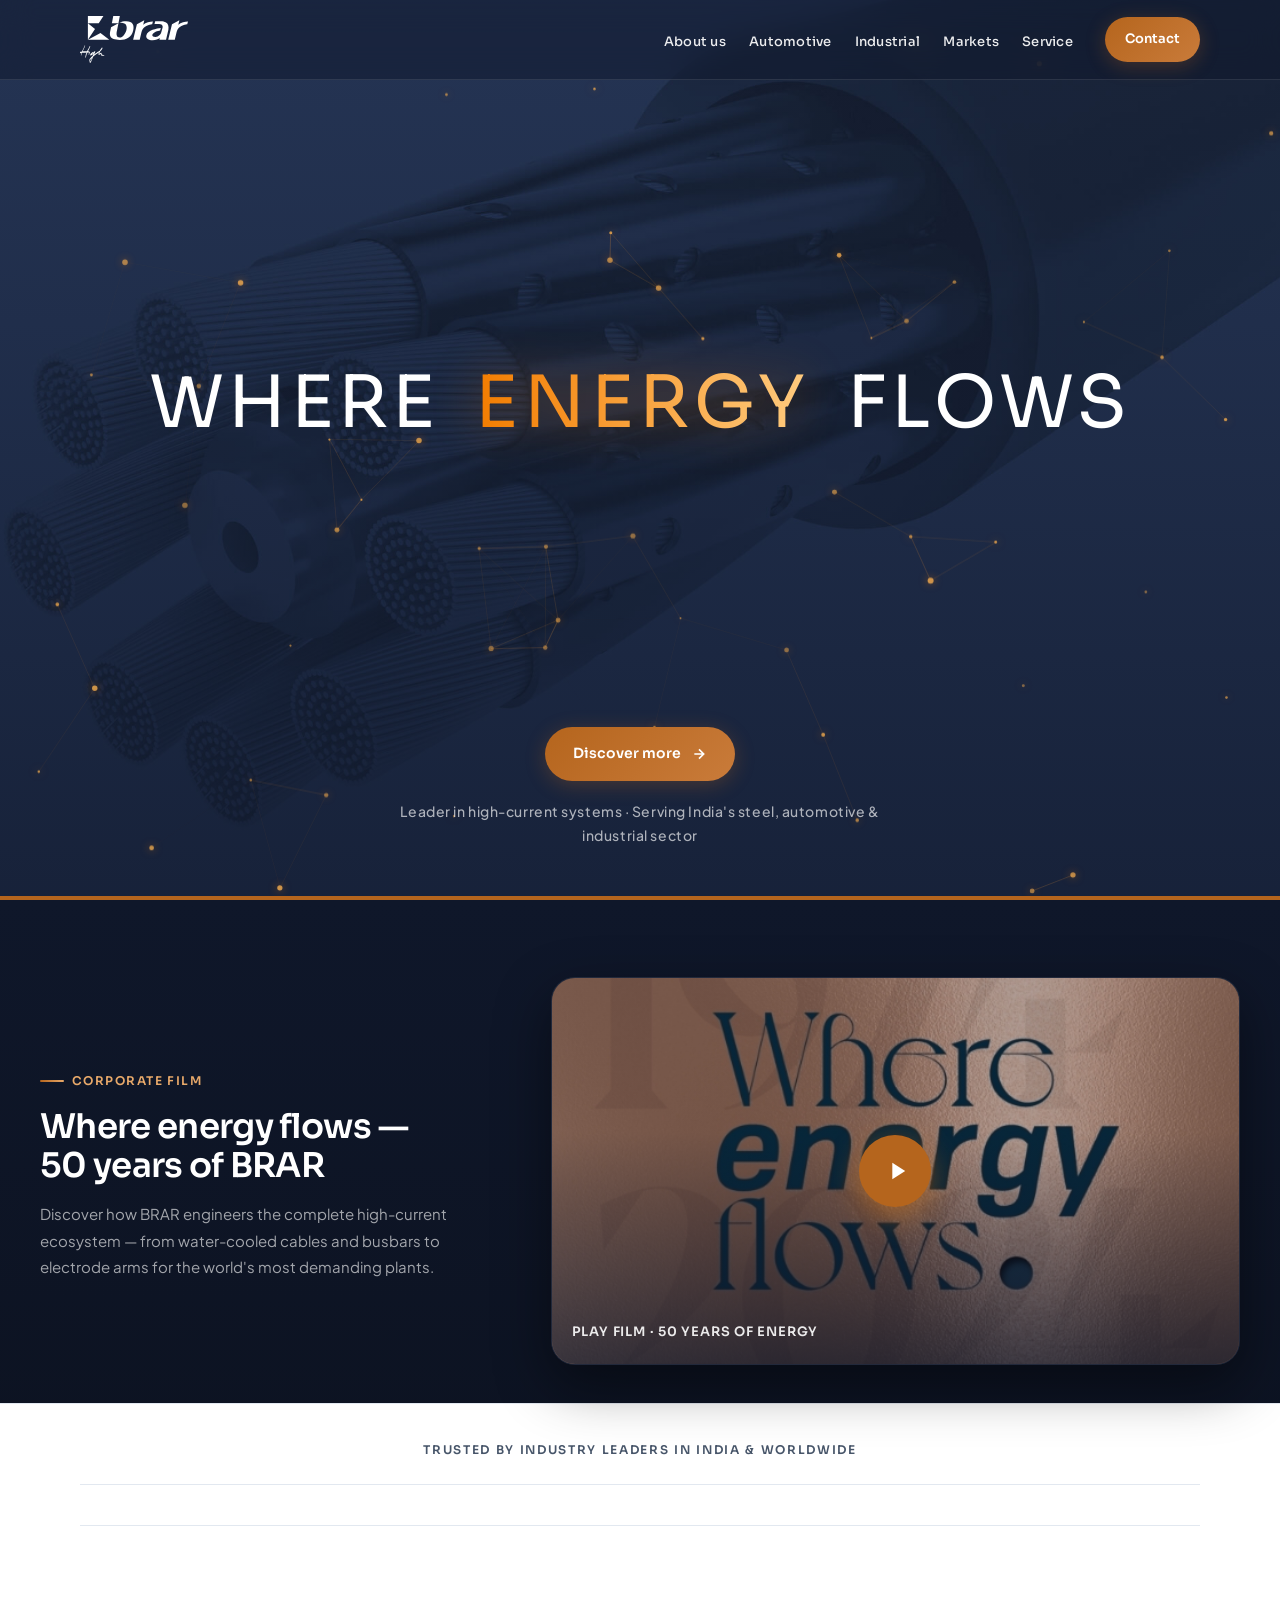
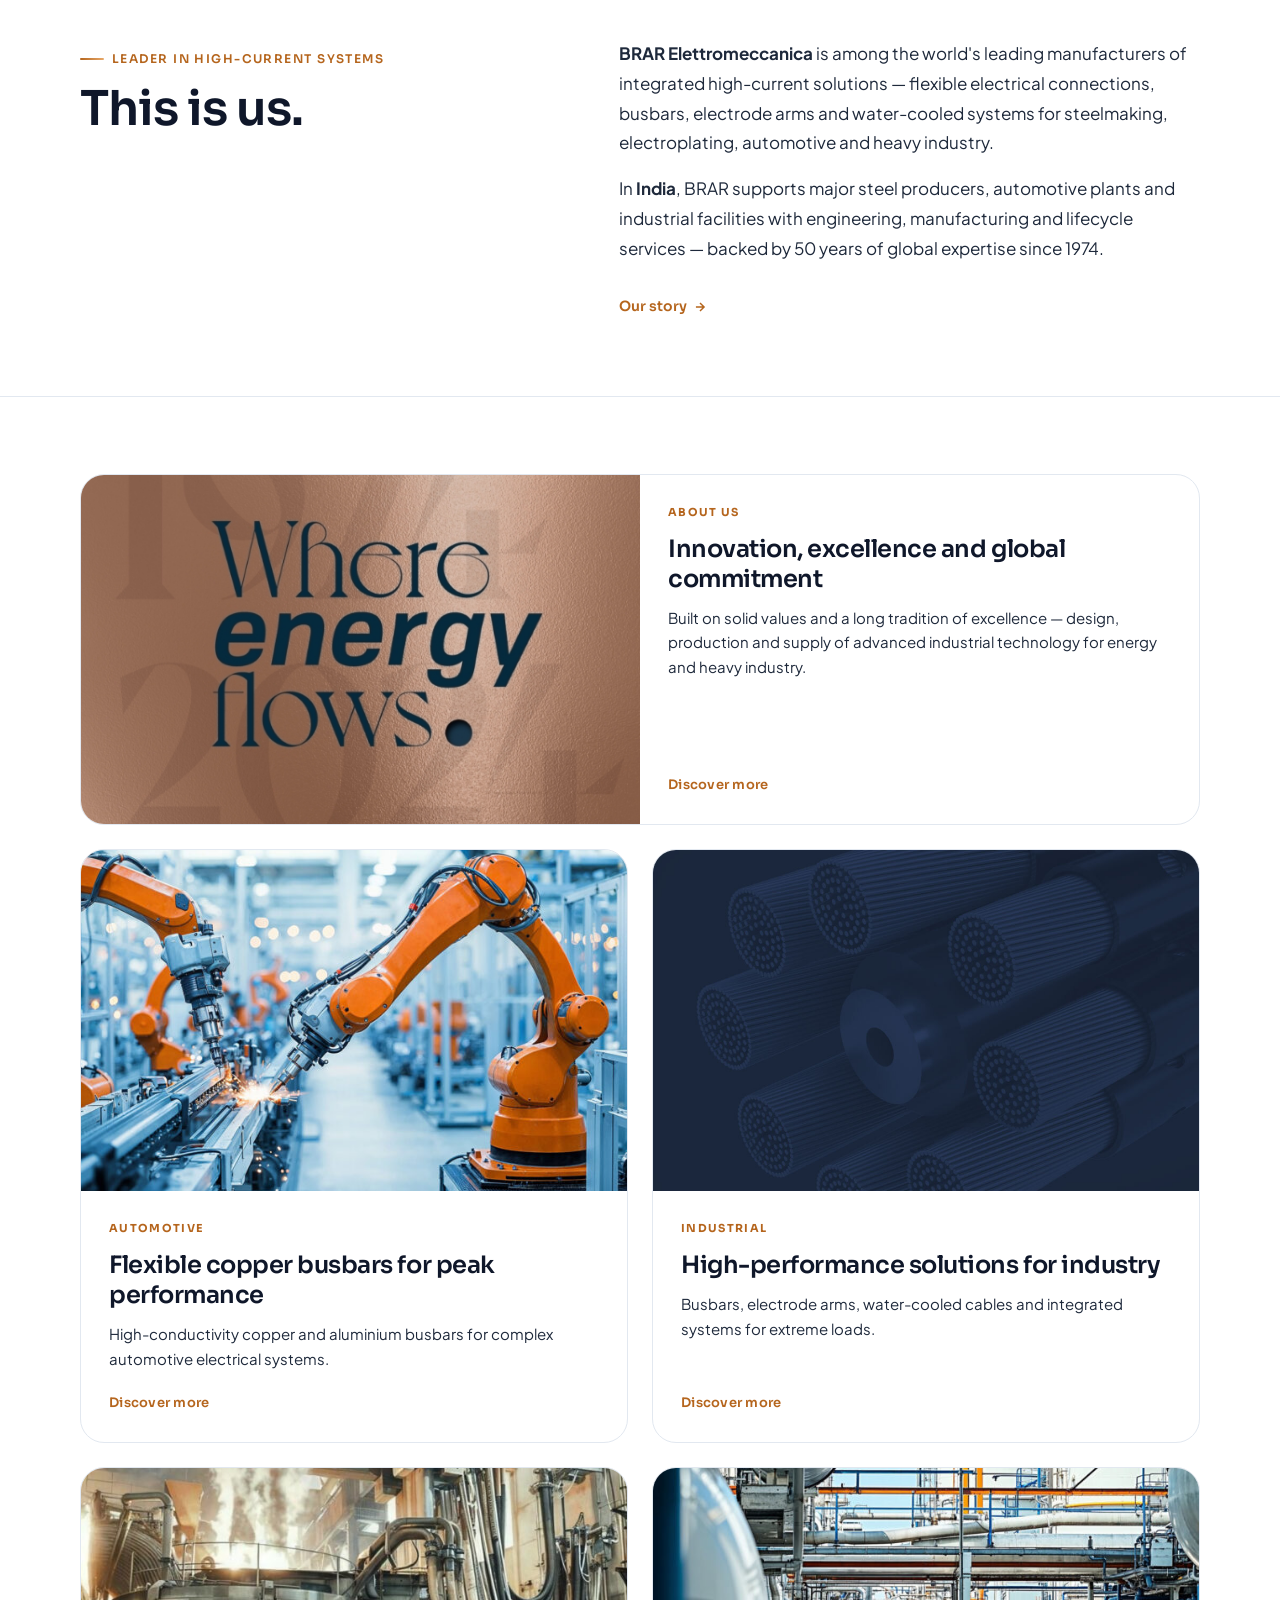
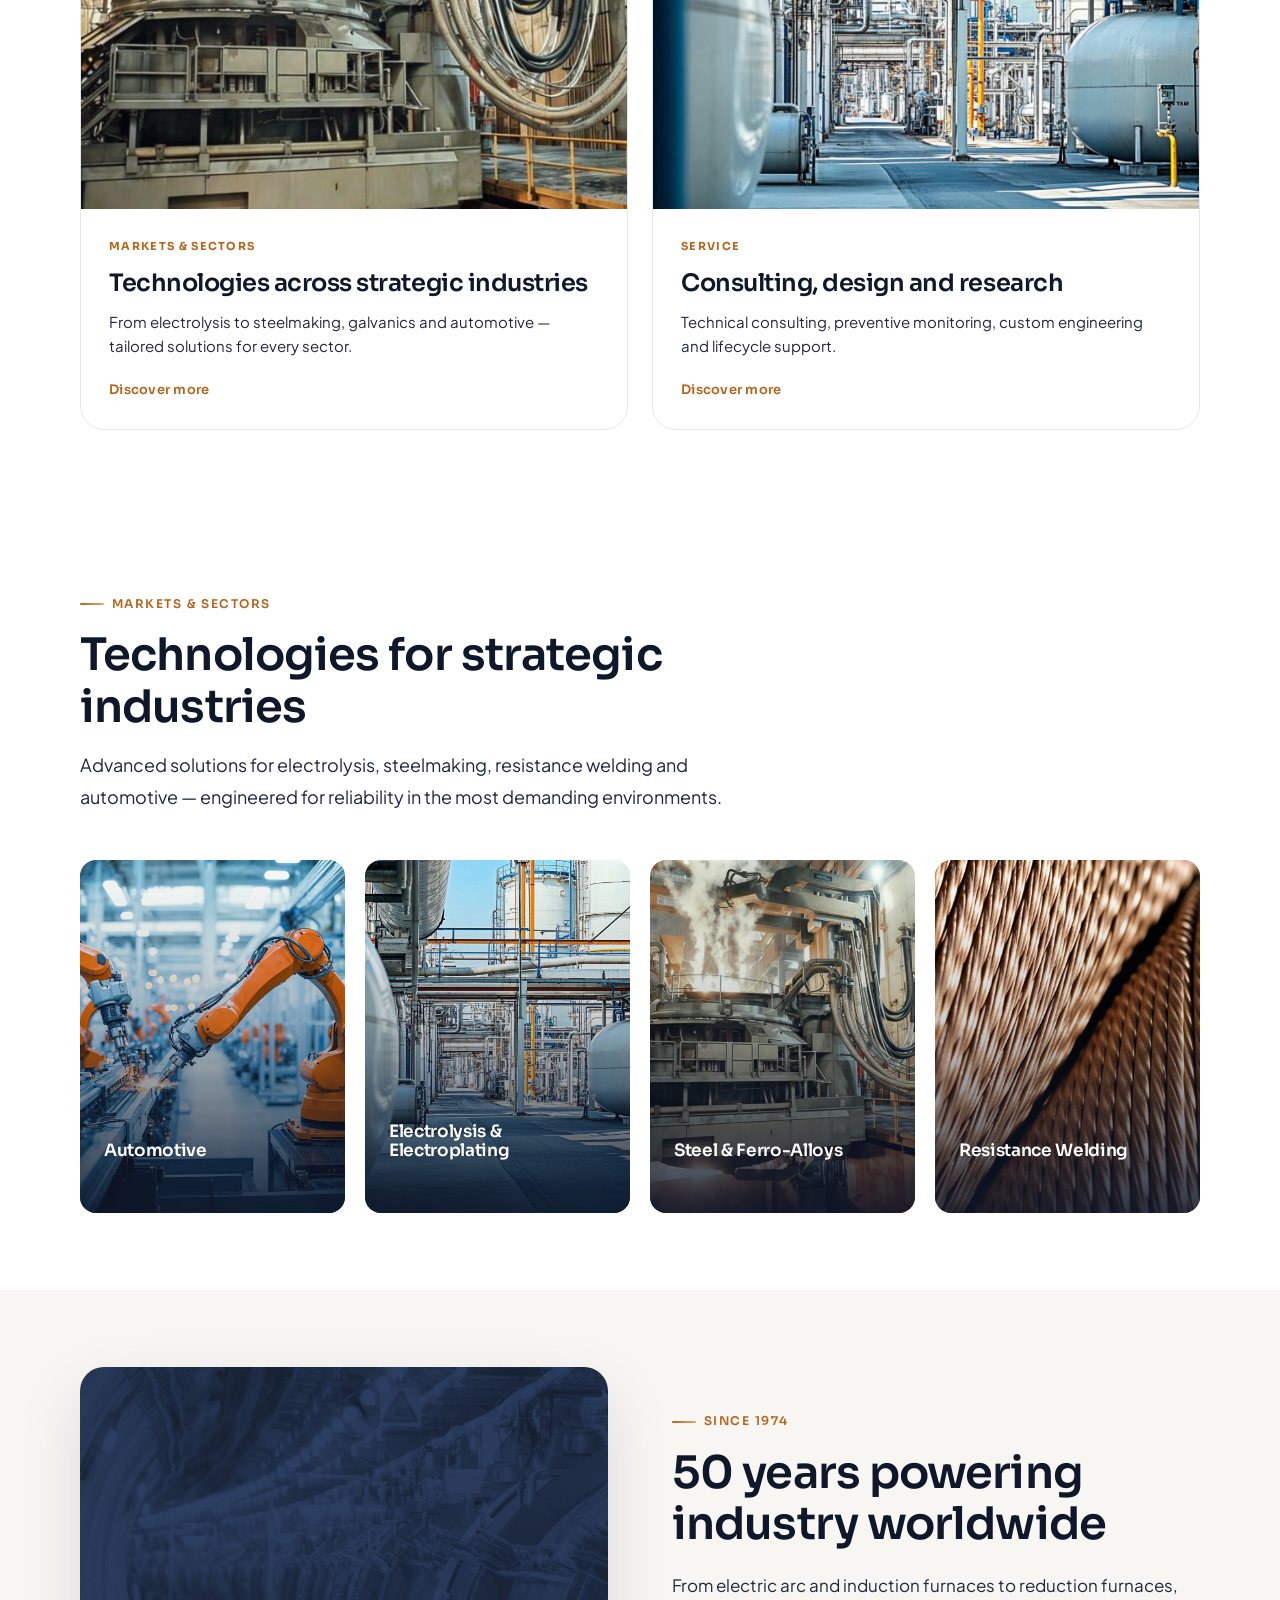
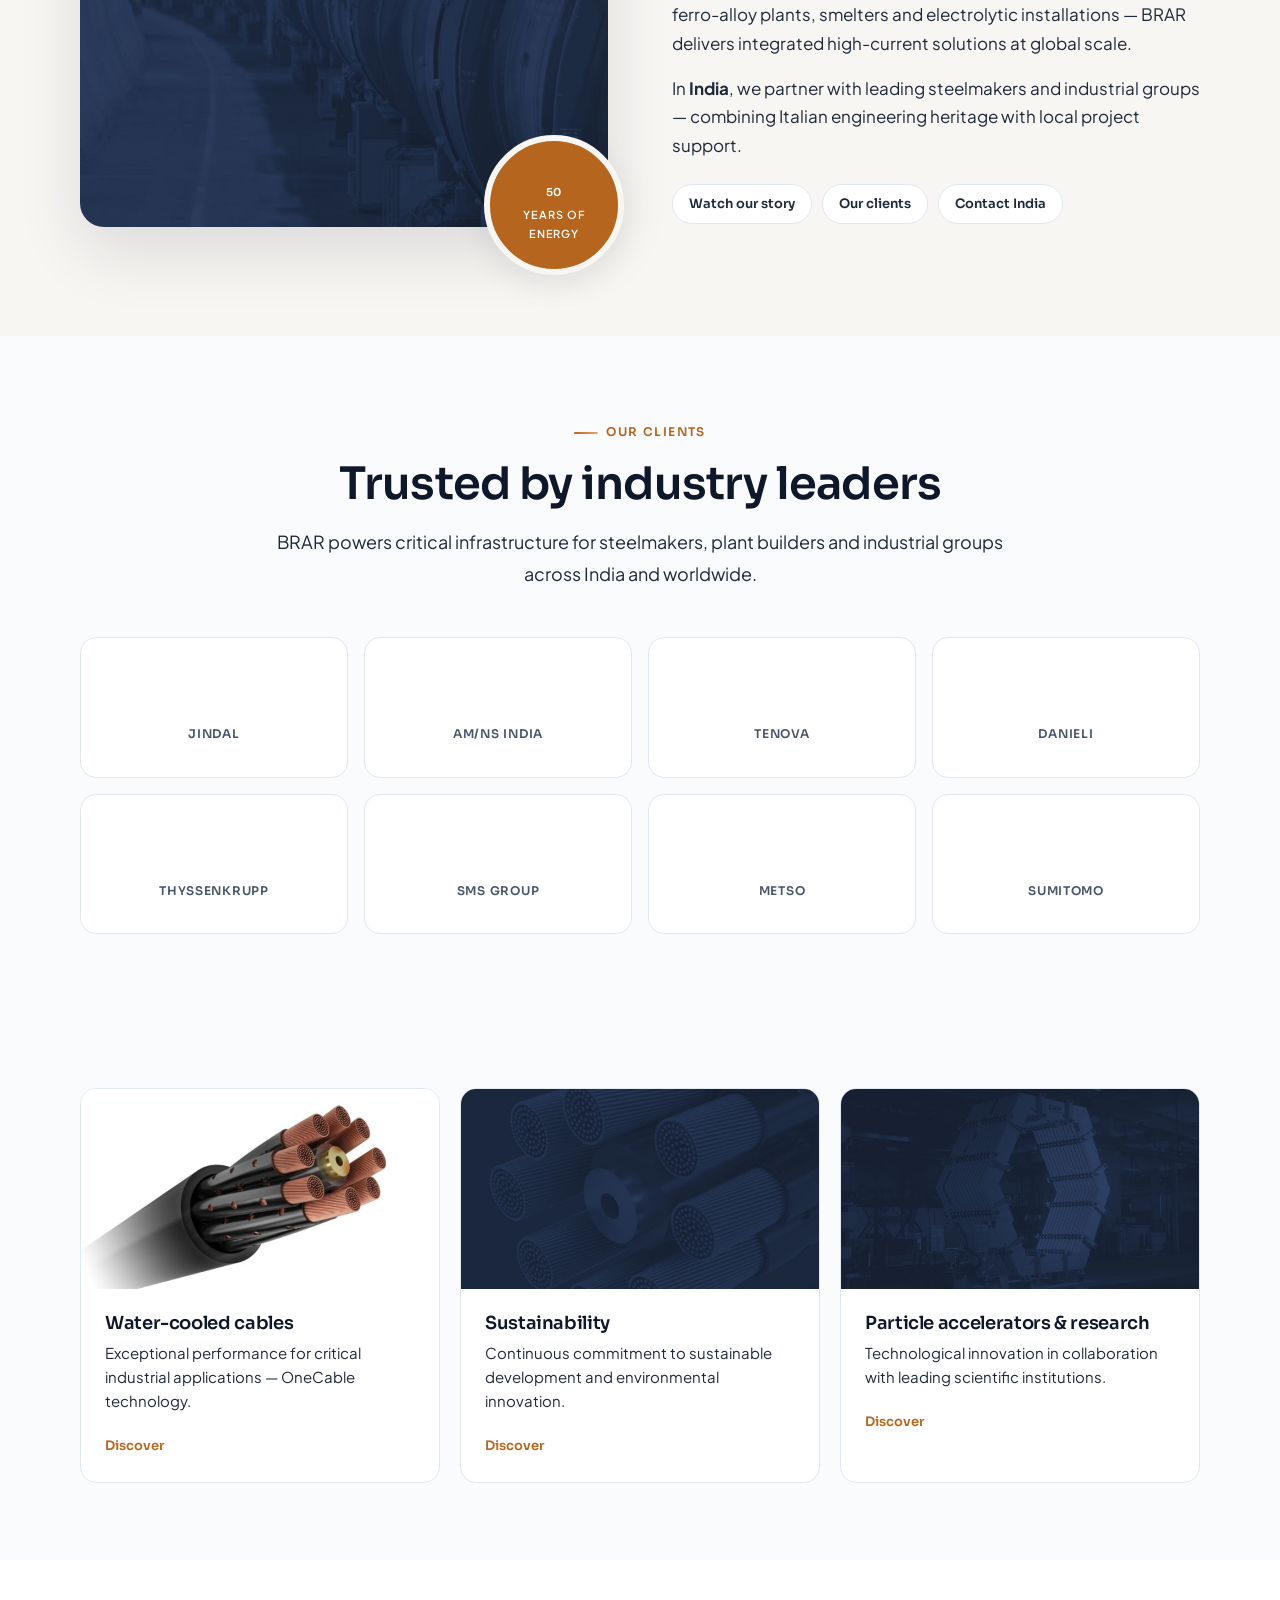
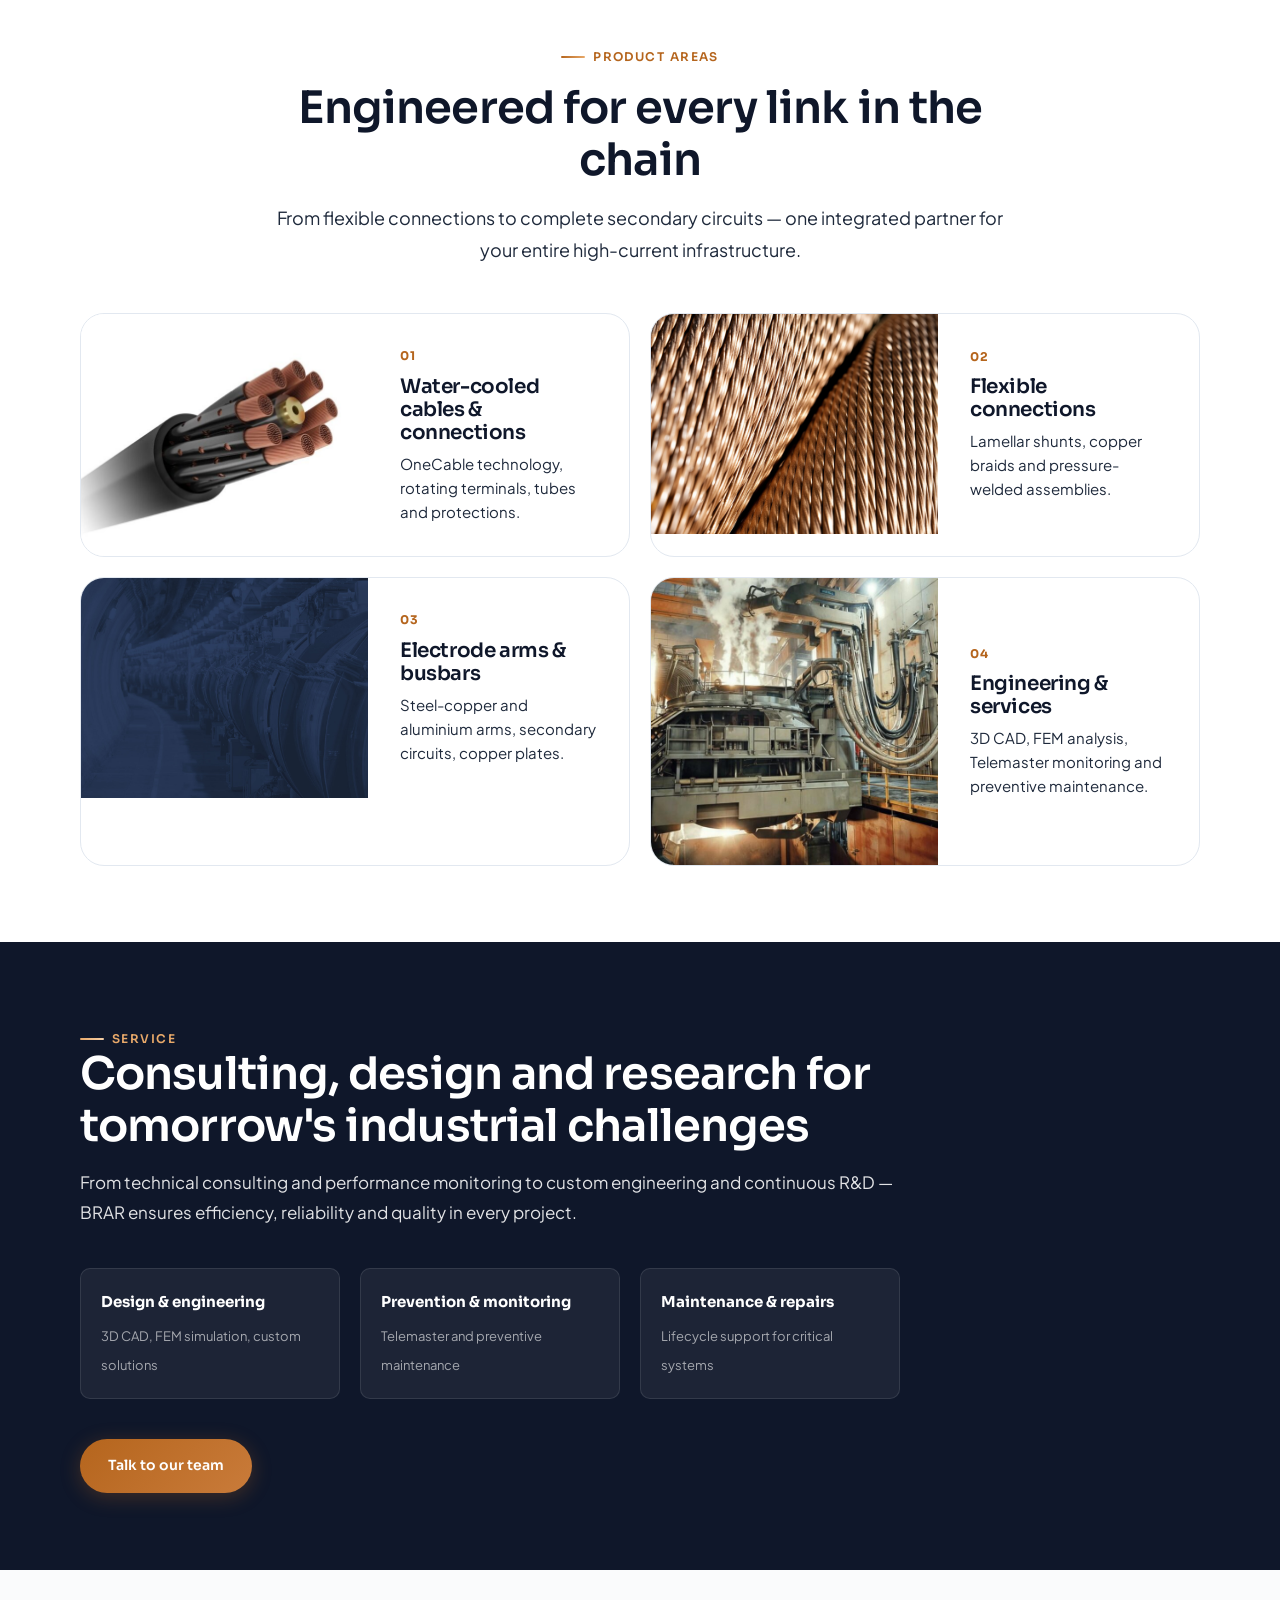
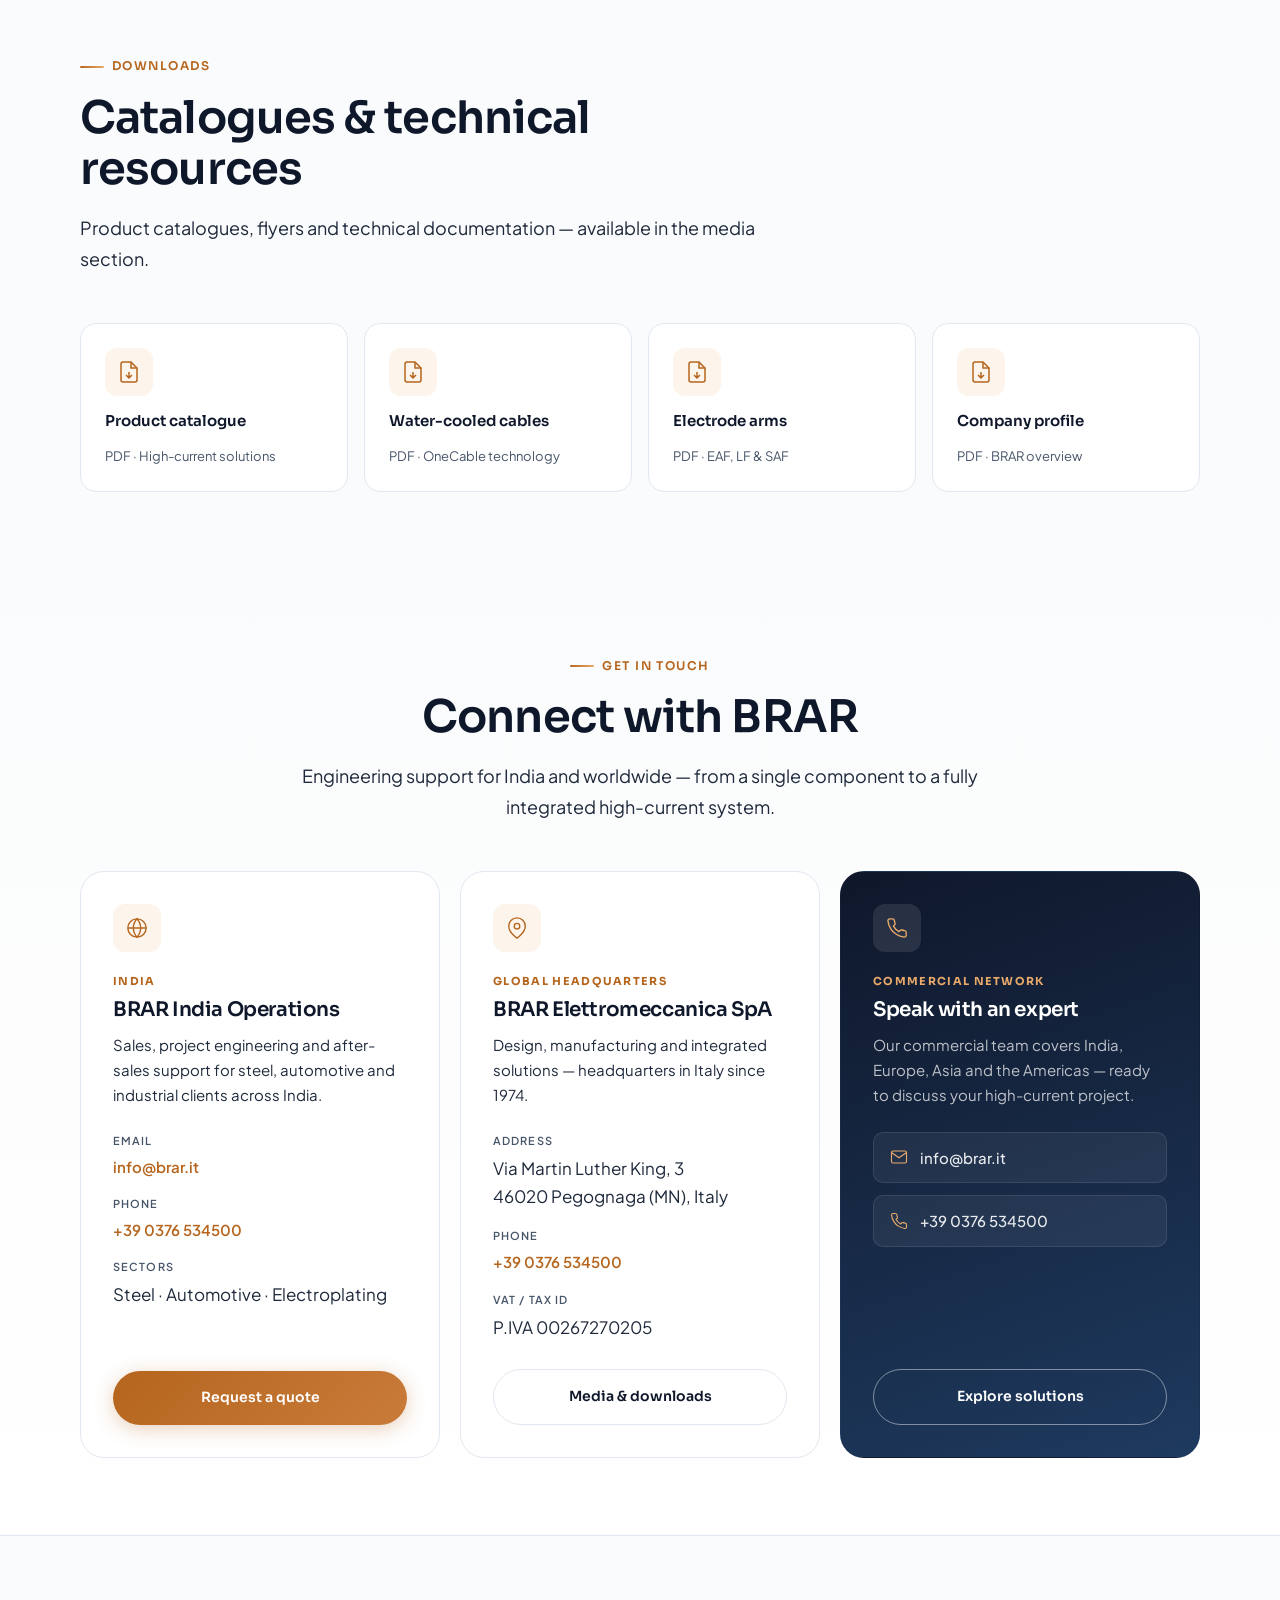
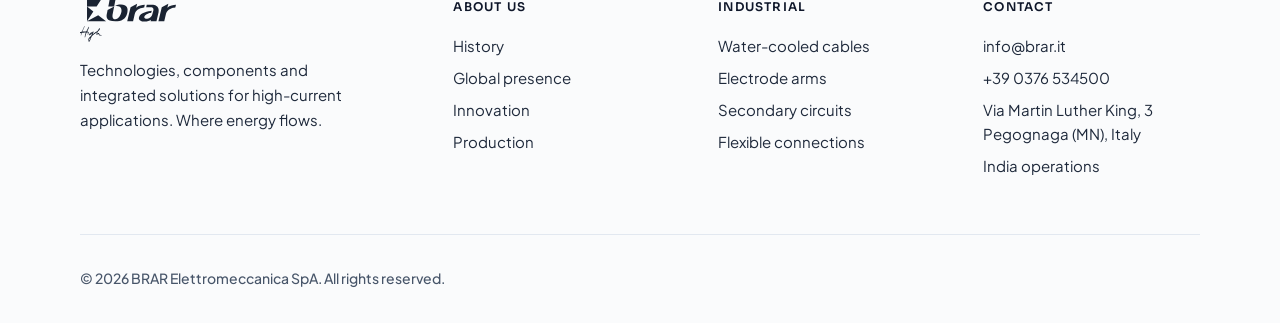
==== commit b5304623: "Improve quotation mobile layout and fix demo site issues. Mobile-responsive quotation header, table," ====
--- a/index.html
+++ b/index.html
@@ -98,9 +98,9 @@
         <div class="video-facade" id="videoFacade" role="button" tabindex="0" aria-label="Play BRAR corporate film">
           <img src="assets/images/where-energy-flows.jpg" alt="" class="video-facade__poster" width="1280" height="720" loading="lazy">
           <div class="video-facade__overlay"></div>
-          <button type="button" class="video-facade__play" aria-hidden="true">
+          <span class="video-facade__play" aria-hidden="true">
             <svg width="28" height="28" viewBox="0 0 24 24" fill="currentColor" aria-hidden="true"><path d="M8 5v14l11-7z"/></svg>
-          </button>
+          </span>
           <span class="video-facade__label">Play film · 50 years of energy</span>
         </div>
         <div class="video-embed" id="videoEmbed" hidden>
@@ -631,10 +631,6 @@
       </div>
       <div class="footer-bottom">
         <span>&copy; 2026 BRAR Elettromeccanica SpA. All rights reserved.</span>
-        <span class="footer-bottom__links">
-          <a href="#">Privacy Policy</a>
-          <a href="#">Cookie Policy</a>
-        </span>
       </div>
     </div>
   </footer>
